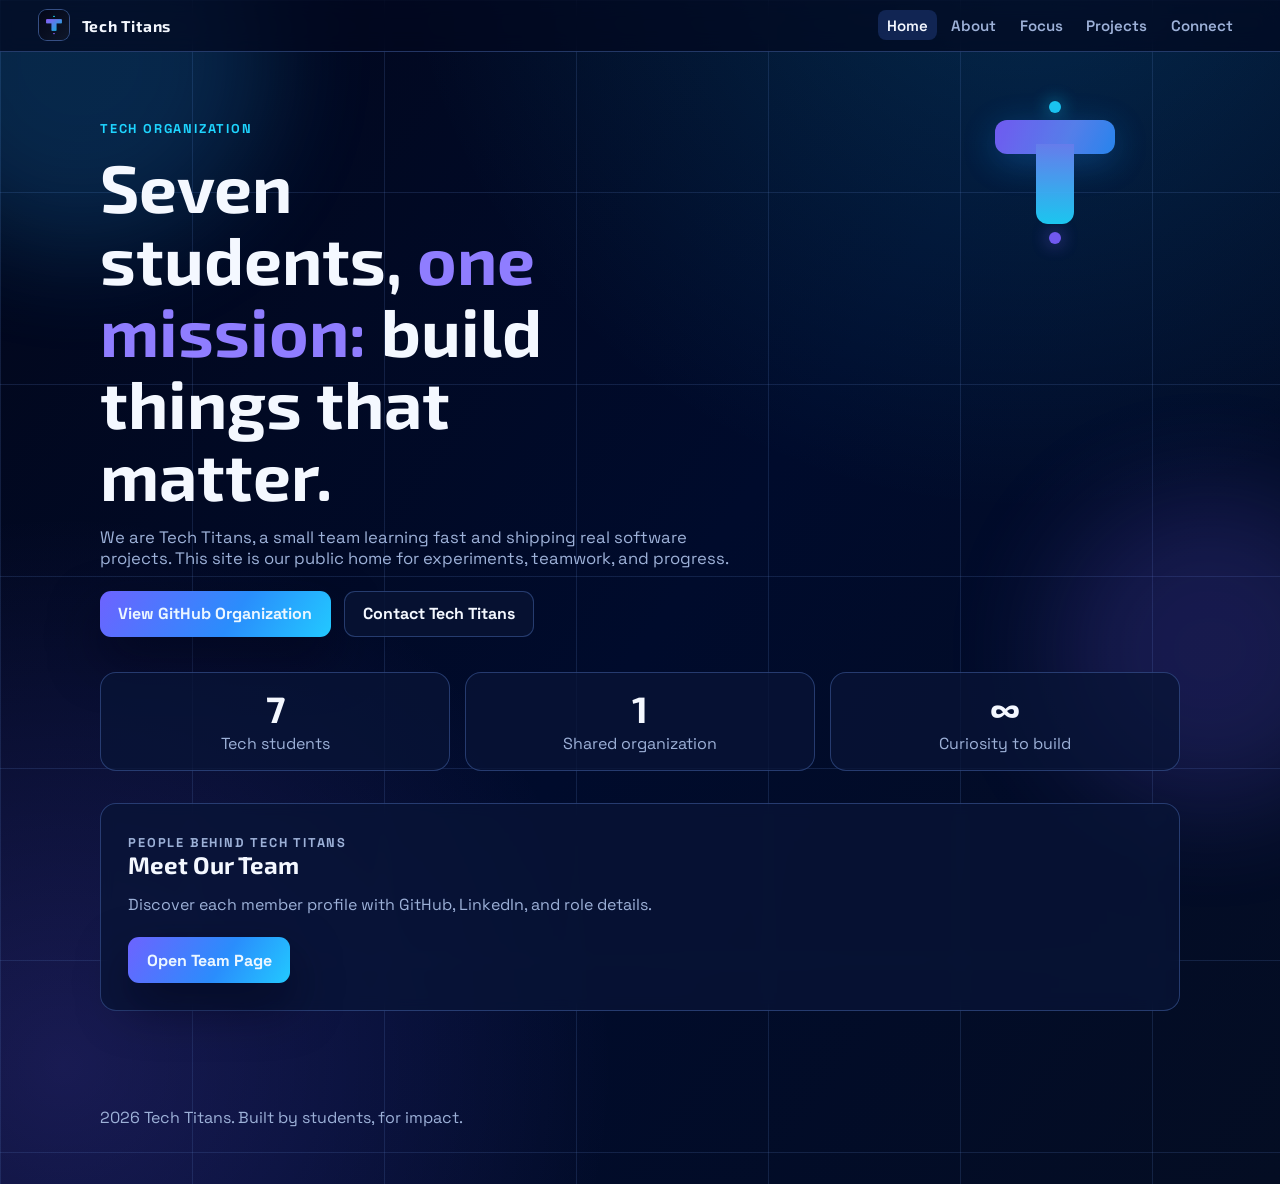
==== index.html @ bd4d2116 "Initial Tech Titans website" ====
<!doctype html>
<html lang="en">
  <head>
    <meta charset="UTF-8" />
    <meta name="viewport" content="width=device-width, initial-scale=1.0" />
    <title>Tech Titans | Student Builders</title>
    <meta
      name="description"
      content="Tech Titans is an 8-student tech team building practical software projects and learning in public."
    />
    <link rel="preconnect" href="https://fonts.googleapis.com" />
    <link rel="preconnect" href="https://fonts.gstatic.com" crossorigin />
    <link
      href="https://fonts.googleapis.com/css2?family=Exo+2:wght@600;700;800&family=Space+Grotesk:wght@400;500;700&display=swap"
      rel="stylesheet"
    />
    <link rel="stylesheet" href="styles.css" />
  </head>
  <body>
    <div class="bg-orb orb-a" aria-hidden="true"></div>
    <div class="bg-orb orb-b" aria-hidden="true"></div>

    <header class="site-header">
      <a class="brand" href="#top" aria-label="Tech Titans home">
        <span class="brand-mark" aria-hidden="true">
          <img class="brand-logo" src="Public/TechTitans.svg" alt="" />
        </span>
        <span class="brand-text">Tech Titans</span>
      </a>

      <button class="menu-toggle" aria-expanded="false" aria-controls="site-nav">
        Menu
      </button>

      <nav id="site-nav" class="site-nav" aria-label="Primary">
        <a class="active" href="index.html">Home</a>
        <a href="about.html">About</a>
        <a href="focus.html">Focus</a>
        <a href="projects.html">Projects</a>
        <a href="connect.html">Connect</a>
      </nav>
    </header>

    <main id="top">
      <section class="hero reveal">
        <div class="hero-logo" aria-hidden="true">
          <span class="logo-dot logo-dot-top"></span>
          <span class="logo-t"></span>
          <span class="logo-dot logo-dot-bottom"></span>
        </div>
        <p class="eyebrow">Tech Organization</p>
        <h1>
          Seven students,
          <span>one mission:</span>
          build things that matter.
        </h1>
        <p class="hero-copy">
          We are Tech Titans, a small team learning fast and shipping real software projects.
          This site is our public home for experiments, teamwork, and progress.
        </p>
        <div class="hero-actions">
          <a class="btn btn-primary" href="https://github.com/Tech-TitansZA" target="_blank" rel="noopener noreferrer">
            View GitHub Organization
          </a>
          <a class="btn btn-ghost" href="connect.html">Contact Tech Titans</a>
        </div>
      </section>

      <section class="stats reveal" aria-label="Team highlights">
        <article>
          <h2>7</h2>
          <p>Tech students</p>
        </article>
        <article>
          <h2>1</h2>
          <p>Shared organization</p>
        </article>
        <article>
          <h2>∞</h2>
          <p>Curiosity to build</p>
        </article>
      </section>

      <section class="panel reveal team-entry" aria-label="Meet our team">
        <p class="eyebrow">People Behind Tech Titans</p>
        <h2>Meet Our Team</h2>
        <p>
          Discover each member profile with GitHub, LinkedIn, and role details.
        </p>
        <a class="btn btn-primary" href="team.html">Open Team Page</a>
      </section>

    </main>

    <footer class="site-footer reveal">
      <p>
        <span id="year"></span> Tech Titans. Built by students, for impact.
      </p>
    </footer>

    <script src="script.js"></script>
  </body>
</html>
---- styles.css ----
:root {
  --bg: #02071b;
  --bg-soft: #061034;
  --ink: #f4f8ff;
  --ink-soft: #9db1d8;
  --panel: rgba(9, 20, 54, 0.76);
  --line: rgba(90, 129, 211, 0.38);
  --cyan: #1ed5ff;
  --blue: #2a8dfc;
  --violet: #7a5fff;
  --shadow: 0 22px 48px rgba(0, 4, 23, 0.55);
}

* {
  box-sizing: border-box;
}

html,
body {
  margin: 0;
  padding: 0;
}

body {
  min-height: 100vh;
  font-family: "Space Grotesk", "Segoe UI", sans-serif;
  color: var(--ink);
  background:
    linear-gradient(rgba(86, 123, 192, 0.2) 1px, transparent 1px),
    linear-gradient(90deg, rgba(86, 123, 192, 0.2) 1px, transparent 1px),
    radial-gradient(circle at 80% -10%, rgba(30, 213, 255, 0.16), transparent 38%),
    radial-gradient(circle at 5% 90%, rgba(122, 95, 255, 0.2), transparent 34%),
    linear-gradient(125deg, var(--bg) 0%, #000b2c 52%, #040d23 100%);
  background-size: 192px 192px, 192px 192px, auto, auto, auto;
  overflow-x: hidden;
}

.bg-orb {
  position: fixed;
  border-radius: 999px;
  filter: blur(56px);
  opacity: 0.4;
  z-index: -1;
}

.orb-a {
  width: 380px;
  height: 380px;
  background: rgba(34, 169, 255, 0.5);
  top: -130px;
  left: -110px;
}

.orb-b {
  width: 320px;
  height: 320px;
  background: rgba(122, 95, 255, 0.45);
  right: -90px;
  bottom: 10%;
}

.site-header {
  position: sticky;
  top: 0;
  z-index: 50;
  display: flex;
  align-items: center;
  justify-content: space-between;
  gap: 1rem;
  padding: 0.58rem clamp(1rem, 3vw, 3rem);
  background: rgba(2, 8, 30, 0.7);
  border-bottom: 1px solid var(--line);
  -webkit-backdrop-filter: blur(10px);
  backdrop-filter: blur(10px);
}

.brand {
  display: inline-flex;
  align-items: center;
  gap: 0.7rem;
  text-decoration: none;
  color: inherit;
}

.brand-mark {
  position: relative;
  display: inline-grid;
  place-items: center;
  width: 32px;
  height: 32px;
  border-radius: 9px;
  border: 1px solid rgba(106, 143, 215, 0.5);
  background: rgba(4, 17, 49, 0.9);
  box-shadow: inset 0 0 18px rgba(30, 213, 255, 0.18);
  overflow: hidden;
}

.brand-logo {
  width: 100%;
  height: 100%;
  object-fit: cover;
  display: block;
}

.brand-text {
  font-family: "Exo 2", sans-serif;
  font-size: 0.98rem;
  font-weight: 700;
  letter-spacing: 0.05em;
}

.site-nav {
  display: flex;
  align-items: center;
  gap: 0.35rem;
}

.site-nav a {
  color: var(--ink-soft);
  text-decoration: none;
  font-weight: 600;
  font-size: 0.94rem;
  padding: 0.35rem 0.56rem;
  border-radius: 8px;
  transition: color 180ms ease, background-color 180ms ease;
}

.site-nav a:hover {
  color: var(--ink);
  background: rgba(34, 56, 112, 0.35);
}

.site-nav a.active {
  color: var(--ink);
  background: rgba(43, 74, 153, 0.38);
}

.menu-toggle {
  display: none;
  border: 1px solid var(--line);
  background: rgba(5, 15, 43, 0.85);
  color: var(--ink);
  border-radius: 8px;
  padding: 0.45rem 0.8rem;
}

main {
  width: min(1080px, 100% - 2rem);
  margin: 0 auto;
  padding: clamp(1rem, 4vw, 2.5rem) 0 4rem;
}

.hero {
  position: relative;
  padding: 1.6rem 0 1rem;
}

.hero-logo {
  position: absolute;
  right: clamp(0rem, 5vw, 2.5rem);
  top: 0.6rem;
  width: 170px;
  display: grid;
  justify-items: center;
  gap: 0.4rem;
  opacity: 0.92;
}

.logo-t {
  position: relative;
  display: block;
  width: 120px;
  height: 34px;
  border-radius: 12px;
  background: linear-gradient(115deg, var(--violet) 0%, #5d87f8 60%, var(--blue) 100%);
  box-shadow: 0 8px 36px rgba(28, 147, 255, 0.34);
}

.logo-t::after {
  content: "";
  position: absolute;
  width: 38px;
  height: 80px;
  left: 41px;
  top: 24px;
  border-radius: 0 0 12px 12px;
  background: linear-gradient(180deg, #6f85fa 0%, var(--cyan) 100%);
}

.logo-dot {
  width: 12px;
  height: 12px;
  border-radius: 999px;
}

.logo-dot-top {
  background: var(--cyan);
  box-shadow: 0 0 18px rgba(30, 213, 255, 0.8);
}

.logo-dot-bottom {
  margin-top: 72px;
  background: var(--violet);
  box-shadow: 0 0 18px rgba(122, 95, 255, 0.8);
}

.eyebrow {
  display: inline-block;
  margin: 0;
  font-size: 0.8rem;
  letter-spacing: 0.14em;
  text-transform: uppercase;
  color: var(--cyan);
  font-weight: 700;
}

h1,
h2,
h3 {
  font-family: "Exo 2", sans-serif;
  margin: 0;
  line-height: 1.07;
}

h1 {
  margin-top: 0.8rem;
  font-size: clamp(2.2rem, 6vw, 4.2rem);
  max-width: 12ch;
  overflow-wrap: anywhere;
}

h1 span {
  color: #8f7dff;
}

.hero-copy {
  max-width: 58ch;
  color: var(--ink-soft);
  font-size: 1.04rem;
}

.hero-actions {
  display: flex;
  flex-wrap: wrap;
  gap: 0.8rem;
  margin-top: 1.35rem;
}

.btn {
  display: inline-flex;
  align-items: center;
  justify-content: center;
  min-height: 46px;
  padding: 0.72rem 1.15rem;
  border-radius: 11px;
  font-weight: 700;
  text-decoration: none;
  transition: transform 210ms ease, box-shadow 210ms ease;
}

.btn:hover {
  transform: translateY(-2px);
}

.btn-primary {
  color: #ecf7ff;
  background: linear-gradient(122deg, #6d63ff 0%, #2a8dfc 58%, #22c9ff 100%);
  box-shadow: var(--shadow);
}

.btn-ghost {
  border: 1px solid var(--line);
  color: var(--ink);
  background: rgba(8, 20, 52, 0.84);
}

.stats {
  margin: 1.2rem 0 2rem;
  display: grid;
  grid-template-columns: repeat(3, minmax(0, 1fr));
  gap: 0.9rem;
}

.stats article,
.panel,
.card {
  border: 1px solid var(--line);
  background: var(--panel);
  -webkit-backdrop-filter: blur(7px);
  backdrop-filter: blur(7px);
  border-radius: 16px;
}

.stats article {
  padding: 1rem;
  text-align: center;
}

.stats h2 {
  font-size: clamp(1.6rem, 5vw, 2.3rem);
}

.stats p {
  margin: 0.3rem 0 0;
  color: var(--ink-soft);
}

.panel {
  margin-top: 1rem;
  padding: clamp(1rem, 3vw, 1.7rem);
}

.panel p {
  color: var(--ink-soft);
  max-width: 72ch;
}

.focus-grid {
  margin-top: 1rem;
  display: grid;
  grid-template-columns: repeat(3, minmax(0, 1fr));
  gap: 0.9rem;
}

.card {
  padding: 1rem;
}

.page-grid {
  margin-top: 1rem;
  display: grid;
  grid-template-columns: repeat(2, minmax(0, 1fr));
  gap: 0.9rem;
}

.page-link {
  text-decoration: none;
  color: var(--ink);
  transition: transform 210ms ease, border-color 210ms ease;
}

.page-link:hover {
  transform: translateY(-3px);
  border-color: var(--cyan);
}

.card p {
  color: var(--ink-soft);
}

.project-list {
  margin: 0.8rem 0 0;
  padding-left: 1.2rem;
}

.project-list li {
  margin: 0.75rem 0;
  color: var(--ink-soft);
}

.project-list strong {
  color: #f4f8ff;
}

.connect {
  display: grid;
  grid-template-columns: 2fr 1fr;
  gap: 1rem;
  align-items: start;
}

.connect-links {
  display: grid;
  gap: 0.7rem;
}

.connect-links a {
  display: block;
  padding: 0.9rem;
  border-radius: 10px;
  text-decoration: none;
  background: rgba(8, 21, 53, 0.86);
  border: 1px solid var(--line);
  color: var(--ink);
  font-weight: 600;
}

.connect-links a:hover {
  border-color: var(--cyan);
}

.content-page {
  width: min(1080px, 100% - 2rem);
  margin: 0 auto;
  padding: clamp(1rem, 4vw, 2.5rem) 0 3rem;
}

.team-entry {
  text-align: left;
}

.team-entry .btn {
  margin-top: 0.4rem;
}

.team-grid {
  margin-top: 1rem;
  display: grid;
  grid-template-columns: repeat(2, minmax(0, 1fr));
  gap: 1rem;
}

.team-card {
  position: relative;
  padding: 1.4rem 1rem 1rem;
  border: 1px solid rgba(110, 137, 198, 0.44);
  background: rgba(15, 30, 73, 0.42);
  -webkit-backdrop-filter: blur(12px);
  backdrop-filter: blur(12px);
  transform: translateY(0);
  transition: transform 300ms ease, box-shadow 300ms ease, border-color 300ms ease;
  box-shadow: 0 10px 28px rgba(1, 8, 28, 0.3);
}

.team-card::before {
  content: "";
  position: absolute;
  inset: 0;
  border-radius: inherit;
  background: linear-gradient(140deg, rgba(126, 107, 255, 0.12), rgba(29, 207, 255, 0.04));
  pointer-events: none;
}

.team-card:hover {
  transform: translateY(-8px);
  border-color: rgba(86, 214, 255, 0.8);
  box-shadow: 0 26px 44px rgba(122, 95, 255, 0.18), 0 14px 28px rgba(30, 213, 255, 0.2);
}

.team-card h3 {
  margin: 0.75rem 0 0;
  text-align: center;
  letter-spacing: 0.02em;
}

.member-role {
  margin: 0.3rem 0 0;
  text-align: center;
  color: #50d9ff;
  font-size: 0.86rem;
  font-weight: 600;
}

.member-links {
  margin-top: 0.95rem;
  display: flex;
  justify-content: center;
  gap: 0.5rem;
}

.member-photo {
  width: 104px;
  height: 104px;
  border-radius: 999px;
  display: block;
  margin: 0 auto;
  border: 1px solid rgba(126, 145, 195, 0.55);
  background: rgba(11, 28, 67, 0.82);
  object-fit: cover;
  box-shadow: 0 0 0 4px rgba(5, 16, 48, 0.98), 0 0 0 6px rgba(62, 102, 177, 0.55);
  transition: box-shadow 300ms ease, transform 300ms ease;
}

.team-card:hover .member-photo {
  transform: scale(1.03);
  box-shadow: 0 0 0 4px rgba(5, 16, 48, 0.98), 0 0 0 6px rgba(30, 213, 255, 0.92), 0 0 26px rgba(30, 213, 255, 0.34);
}

.icon-link {
  width: 40px;
  height: 40px;
  display: inline-flex;
  align-items: center;
  justify-content: center;
  text-decoration: none;
  color: var(--ink);
  border: 1px solid var(--line);
  border-radius: 999px;
  background: rgba(11, 28, 67, 0.86);
  transition: color 220ms ease, border-color 220ms ease, transform 220ms ease, box-shadow 220ms ease;
}

.icon-link svg {
  width: 20px;
  height: 20px;
  fill: currentColor;
}

.icon-link:hover {
  border-color: var(--cyan);
  color: #ffffff;
  transform: translateY(-2px);
  box-shadow: 0 8px 18px rgba(9, 21, 58, 0.6);
}

.member-links .icon-link:nth-child(2):hover {
  color: #0a66c2;
}

.site-footer {
  width: min(1080px, 100% - 2rem);
  margin: 0 auto;
  padding: 1rem 0 2.5rem;
  color: var(--ink-soft);
}

.reveal {
  opacity: 0;
  transform: translateY(18px);
  animation: rise-in 720ms cubic-bezier(0.16, 1, 0.3, 1) forwards;
}

.reveal:nth-of-type(2) {
  animation-delay: 110ms;
}

.reveal:nth-of-type(3) {
  animation-delay: 190ms;
}

.reveal:nth-of-type(4) {
  animation-delay: 270ms;
}

.reveal:nth-of-type(5) {
  animation-delay: 350ms;
}

.reveal:nth-of-type(6) {
  animation-delay: 430ms;
}

@keyframes rise-in {
  to {
    opacity: 1;
    transform: translateY(0);
  }
}

@media (max-width: 900px) {
  .hero-logo {
    position: static;
    margin-bottom: 0.8rem;
    width: 100%;
  }

  .focus-grid {
    grid-template-columns: 1fr;
  }

  .connect {
    grid-template-columns: 1fr;
  }

  .page-grid {
    grid-template-columns: 1fr;
  }

  .team-grid {
    grid-template-columns: 1fr;
  }
}

@media (max-width: 700px) {
  body.nav-open {
    overflow: hidden;
  }

  .menu-toggle {
    display: inline-flex;
    z-index: 70;
  }

  .site-nav {
    position: fixed;
    top: 0;
    right: 0;
    width: min(78vw, 280px);
    height: 100dvh;
    padding: 4.8rem 1rem 1rem;
    border-left: 1px solid var(--line);
    border-radius: 0;
    background: rgba(4, 14, 43, 0.98);
    box-shadow: -10px 0 40px rgba(0, 0, 0, 0.45);
    flex-direction: column;
    align-items: flex-start;
    display: flex;
    transform: translateX(110%);
    transition: transform 240ms ease;
  }

  .site-nav a {
    width: 100%;
    font-size: 1rem;
    padding: 0.7rem 0.75rem;
  }

  .site-nav.open {
    transform: translateX(0);
  }

  .stats {
    grid-template-columns: 1fr;
  }
}
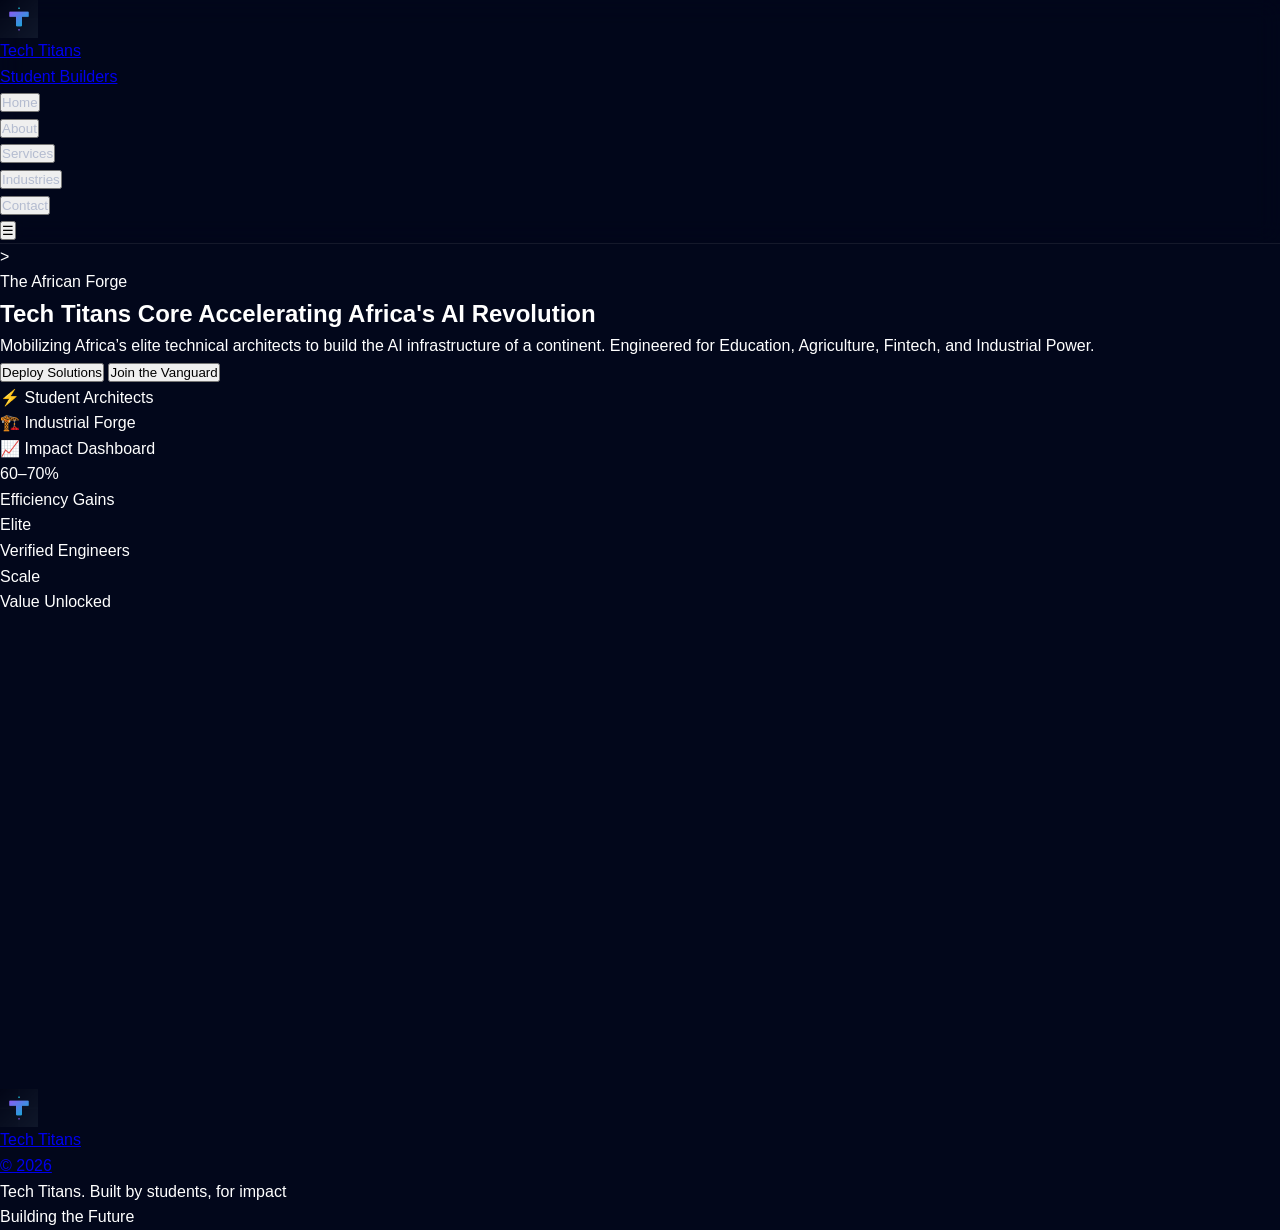
==== commit 2fc51322: "update project structure" ====
--- a/index.html
+++ b/index.html
@@ -1,103 +1,808 @@
-<!doctype html>
-<html lang="en">
-  <head>
-    <meta charset="UTF-8" />
-    <meta name="viewport" content="width=device-width, initial-scale=1.0" />
-    <title>Tech Titans | Student Builders</title>
-    <meta
-      name="description"
-      content="Tech Titans is an 8-student tech team building practical software projects and learning in public."
-    />
-    <link rel="preconnect" href="https://fonts.googleapis.com" />
-    <link rel="preconnect" href="https://fonts.gstatic.com" crossorigin />
-    <link
-      href="https://fonts.googleapis.com/css2?family=Exo+2:wght@600;700;800&family=Space+Grotesk:wght@400;500;700&display=swap"
-      rel="stylesheet"
-    />
-    <link rel="stylesheet" href="styles.css" />
-  </head>
-  <body>
-    <div class="bg-orb orb-a" aria-hidden="true"></div>
-    <div class="bg-orb orb-b" aria-hidden="true"></div>
-
-    <header class="site-header">
-      <a class="brand" href="#top" aria-label="Tech Titans home">
-        <span class="brand-mark" aria-hidden="true">
-          <img class="brand-logo" src="Public/TechTitans.svg" alt="" />
-        </span>
-        <span class="brand-text">Tech Titans</span>
-      </a>
-
-      <button class="menu-toggle" aria-expanded="false" aria-controls="site-nav">
-        Menu
-      </button>
-
-      <nav id="site-nav" class="site-nav" aria-label="Primary">
-        <a class="active" href="index.html">Home</a>
-        <a href="about.html">About</a>
-        <a href="focus.html">Focus</a>
-        <a href="projects.html">Projects</a>
-        <a href="connect.html">Connect</a>
-      </nav>
-    </header>
-
-    <main id="top">
-      <section class="hero reveal">
-        <div class="hero-logo" aria-hidden="true">
-          <span class="logo-dot logo-dot-top"></span>
-          <span class="logo-t"></span>
-          <span class="logo-dot logo-dot-bottom"></span>
-        </div>
-        <p class="eyebrow">Tech Organization</p>
-        <h1>
-          Seven students,
-          <span>one mission:</span>
-          build things that matter.
-        </h1>
-        <p class="hero-copy">
-          We are Tech Titans, a small team learning fast and shipping real software projects.
-          This site is our public home for experiments, teamwork, and progress.
-        </p>
-        <div class="hero-actions">
-          <a class="btn btn-primary" href="https://github.com/Tech-TitansZA" target="_blank" rel="noopener noreferrer">
-            View GitHub Organization
-          </a>
-          <a class="btn btn-ghost" href="connect.html">Contact Tech Titans</a>
-        </div>
-      </section>
-
-      <section class="stats reveal" aria-label="Team highlights">
-        <article>
-          <h2>7</h2>
-          <p>Tech students</p>
-        </article>
-        <article>
-          <h2>1</h2>
-          <p>Shared organization</p>
-        </article>
-        <article>
-          <h2>∞</h2>
-          <p>Curiosity to build</p>
-        </article>
-      </section>
-
-      <section class="panel reveal team-entry" aria-label="Meet our team">
-        <p class="eyebrow">People Behind Tech Titans</p>
-        <h2>Meet Our Team</h2>
-        <p>
-          Discover each member profile with GitHub, LinkedIn, and role details.
-        </p>
-        <a class="btn btn-primary" href="team.html">Open Team Page</a>
-      </section>
-
-    </main>
-
-    <footer class="site-footer reveal">
-      <p>
-        <span id="year"></span> Tech Titans. Built by students, for impact.
-      </p>
-    </footer>
-
-    <script src="script.js"></script>
-  </body>
-</html>
+<!DOCTYPE html>
+<html lang="en">
+<head>
+    <script src="https://cdn.tailwindcss.com"></script>
+    <meta charset="UTF-8">
+    <meta name="viewport" content="width=device-width, initial-scale=1.0">
+    <title>Tech Titans</title>
+    <link rel="stylesheet" href="styles.css">
+    <script>
+  tailwind.config = {
+    theme: {
+      extend: {
+        colors: {
+          primary: '#2563EB'
+        }
+      }
+    }
+  }
+</script>
+
+</head>
+<body>
+    <meta name="viewport" content="width=device-width, initial-scale=1.0, maximum-scale=1.0, user-scalable=no">
+
+    <!-- HEADER / NAV -->
+<header class="site-header fixed top-0 left-0 right-0 z-50 transition-all duration-300" role="banner">
+  <div class="max-w-7xl mx-auto w-full flex items-center justify-between h-24 px-4 sm:px-6 lg:px-8">
+    
+    <div class="flex items-center gap-4">
+      <a href="index.html" class="brand group">
+        <div class="brand-mark">
+          <img src="images/TechT.png" alt="Tech Titans logo" class="brand-logo transition-transform group-hover:scale-110 duration-500">
+          <div class="absolute inset-0 bg-[var(--blue)]/10 blur-xl opacity-0 group-hover:opacity-100 transition-opacity"></div>
+        </div>
+        <div class="hidden sm:block">
+          <div class="brand-text text-[var(--ink)] text-xl font-bold tracking-tight">Tech Titans</div>
+          <div class="text-[10px] text-[var(--cyan)] font-bold tracking-[0.2em] uppercase leading-none mt-1">Student Builders</div>
+        </div>
+      </a>
+    </div>
+
+    <nav class="hidden lg:flex items-center gap-1" role="navigation" aria-label="Primary">
+      <ul class="flex items-center gap-2 list-none m-0 p-0">
+        <li>
+          <button class="nav-btn group relative px-5 py-2.5 text-sm font-semibold text-[var(--ink-soft)] hover:text-[var(--ink)] transition-all rounded-lg" data-target="home">
+            <span class="relative z-10">Home</span>
+            <span class="absolute inset-0 bg-[var(--blue)]/10 rounded-lg opacity-0 group-hover:opacity-100 transition-opacity border border-[var(--line)]"></span>
+          </button>
+        </li>
+        <li>
+          <button class="nav-btn group relative px-5 py-2.5 text-sm font-semibold text-[var(--ink-soft)] hover:text-[var(--ink)] transition-all rounded-lg" data-target="about">
+            <span class="relative z-10">About</span>
+            <span class="absolute inset-0 bg-[var(--blue)]/10 rounded-lg opacity-0 group-hover:opacity-100 transition-opacity border border-[var(--line)]"></span>
+          </button>
+        </li>
+        <li>
+          <button class="nav-btn group relative px-5 py-2.5 text-sm font-semibold text-[var(--ink-soft)] hover:text-[var(--ink)] transition-all rounded-lg" data-target="services">
+            <span class="relative z-10">Services</span>
+            <span class="absolute inset-0 bg-[var(--blue)]/10 rounded-lg opacity-0 group-hover:opacity-100 transition-opacity border border-[var(--line)]"></span>
+          </button>
+        </li>
+        <li>
+          <button class="nav-btn group relative px-5 py-2.5 text-sm font-semibold text-[var(--ink-soft)] hover:text-[var(--ink)] transition-all rounded-lg" data-target="industries">
+            <span class="relative z-10">Industries</span>
+            <span class="absolute inset-0 bg-[var(--blue)]/10 rounded-lg opacity-0 group-hover:opacity-100 transition-opacity border border-[var(--line)]"></span>
+          </button>
+        </li>
+        <li>
+          <button class="nav-btn group relative px-5 py-2.5 text-sm font-semibold text-[var(--ink-soft)] hover:text-[var(--ink)] transition-all rounded-lg" data-target="contact">
+            <span class="relative z-10">Contact</span>
+            <span class="absolute inset-0 bg-[var(--blue)]/10 rounded-lg opacity-0 group-hover:opacity-100 transition-opacity border border-[var(--line)]"></span>
+          </button>
+        </li>
+      </ul>
+    </nav>
+
+    <div class="lg:hidden">
+      <button type="button"
+class="menu-toggle text-[var(--cyan)] hover:bg-[var(--bg-soft)] transition-colors"
+id="hamburger"
+aria-expanded="false"
+aria-controls="mobileMenu"
+aria-label="Open menu">
+        <span class="text-3xl">☰</span>
+      </button>
+    </div>
+  </div>
+
+  <div id="mobileMenu" class="lg:hidden absolute top-full left-0 right-0 bg-[rgba(4,14,43,0.98)] border-t border-[var(--line)] shadow-2xl backdrop-blur-2xl" aria-hidden="true">
+    <ul class="flex flex-col py-6 list-none">
+      <li><button type="button" class="mobile-link w-full text-left px-8 py-4 text-[var(--ink-soft)] hover:text-[var(--cyan)] hover:bg-[rgba(34,56,112,0.35)] font-semibold transition-all border-l-4 border-transparent hover:border-[var(--cyan)]" data-target="home">Home</button></li>
+      <li><button type="button" class="mobile-link w-full text-left px-8 py-4 text-[var(--ink-soft)] hover:text-[var(--cyan)] hover:bg-[rgba(34,56,112,0.35)] font-semibold transition-all border-l-4 border-transparent hover:border-[var(--cyan)]" data-target="about">About</button></li>
+      <li><button type="button" class="mobile-link w-full text-left px-8 py-4 text-[var(--ink-soft)] hover:text-[var(--cyan)] hover:bg-[rgba(34,56,112,0.35)] font-semibold transition-all border-l-4 border-transparent hover:border-[var(--cyan)]" data-target="services">Services</button></li>
+      <li><button type="button" class="mobile-link w-full text-left px-8 py-4 text-[var(--ink-soft)] hover:text-[var(--cyan)] hover:bg-[rgba(34,56,112,0.35)] font-semibold transition-all border-l-4 border-transparent hover:border-[var(--cyan)]" data-target="industries">Industries</button></li>
+      <li><button type="button" class="mobile-link w-full text-left px-8 py-4 text-[var(--ink-soft)] hover:text-[var(--cyan)] hover:bg-[rgba(34,56,112,0.35)] font-semibold transition-all border-l-4 border-transparent hover:border-[var(--cyan)]" data-target="contact">Contact</button></li>
+    </ul>
+  </div>
+</header>>
+
+
+ <section id="home" class="page active min-h-screen relative overflow-hidden flex items-center z-10 bg-[var(--bg)]" aria-labelledby="homeHeading">
+  
+  <div class="absolute inset-0 overflow-hidden">
+    <div class="absolute inset-0 bg-[radial-gradient(circle_at_20%_30%,rgba(0,242,255,0.05),transparent_50%)]"></div>
+    <div class="absolute inset-0 bg-[radial-gradient(circle_at_80%_70%,rgba(0,112,255,0.05),transparent_50%)]"></div>
+    
+    <div class="absolute inset-0 bg-[url('data:image/svg+xml,%3Csvg width=%2260%22 height=%2260%22 viewBox=%220%200%2060%2060%22%20xmlns=%22http://www.w3.org/2000/svg%22%3E%3Cg%20fill=%22none%22%20fill-rule=%22evenodd%22%3E%3Cg%20fill=%22%23ffffff%22%20fill-opacity=%220.03%22%3E%3Cpath%20d=%22M36%2034v-4h-2v4h-4v2h4v4h2v-4h4v-2h-4zm0-30V0h-2v4h-4v2h4v4h2V6h4V4h-4zM6%2034v-4H4v4H0v2h4v4h2v-4h4v-2H6zM6%204V0H4v4H0v2h4v4h2V6h4V4H6z%22/%3E%3C/g%3E%3C/g%3E%3C/svg%3E')] opacity-20"></div>
+    
+    <div class="absolute top-0 left-0 w-full h-[1px] bg-gradient-to-r from-transparent via-[var(--cyan)] to-transparent opacity-20 animate-scan"></div>
+  </div>
+  
+  <div class="relative z-10 w-full max-w-7xl mx-auto px-4 sm:px-6 lg:px-8 py-16 sm:py-20 lg:py-24">
+    <div class="flex flex-col items-center text-center">
+      
+      <div class="inline-flex items-center gap-2 px-4 py-2 bg-[var(--bg-soft)] rounded-full border border-[var(--line)] hover:border-[var(--cyan)] transition-colors animate-slide-up mb-6">
+        <span class="w-2 h-2 bg-[var(--cyan)] rounded-full animate-pulse shadow-[0_0_8px_var(--cyan)]"></span>
+        <span class="text-xs font-bold text-[var(--cyan)] tracking-[0.2em] uppercase">The African Forge</span>
+      </div>
+      
+      <h1 id="homeHeading" class="text-4xl sm:text-5xl md:text-6xl lg:text-8xl font-black leading-tight max-w-5xl animate-slide-up mb-6 tracking-tighter">
+        <span class="block text-white mb-2">Tech Titans Core</span>
+        <span class="block bg-gradient-to-r from-[var(--cyan)] via-[var(--blue)] to-[var(--violet)] bg-clip-text text-transparent bg-[length:200%_auto] animate-gradient">
+          Accelerating Africa's AI Revolution
+        </span>
+      </h1>
+
+      <p class="text-lg sm:text-xl text-[var(--ink-soft)] max-w-3xl leading-relaxed animate-slide-up mb-10">
+        Mobilizing Africa’s elite technical architects to build the AI infrastructure of a continent. 
+        Engineered for <span class="text-white font-semibold">Education</span>, 
+        <span class="text-white font-semibold">Agriculture</span>, 
+        <span class="text-white font-semibold">Fintech</span>, and 
+        <span class="text-white font-semibold">Industrial Power</span>.
+      </p>
+
+      <div class="flex flex-wrap justify-center gap-4 animate-slide-up mb-12">
+        <button class="group relative px-10 py-4 bg-[var(--blue)] text-white font-black rounded-xl overflow-hidden transition-all hover:scale-105 hover:shadow-[0_0_30px_rgba(0,112,255,0.4)]" data-target="contact">
+          <span class="relative z-10">Deploy Solutions</span>
+          <div class="absolute inset-0 bg-gradient-to-r from-transparent via-white/20 to-transparent -translate-x-full group-hover:animate-shimmer"></div>
+        </button>
+        
+        <button class="px-10 py-4 bg-transparent text-white font-black rounded-xl border-2 border-[var(--line)] hover:border-[var(--cyan)] hover:text-[var(--cyan)] transition-all" data-target="contact">
+          Join the Vanguard
+        </button>
+      </div>
+
+      <div class="flex flex-wrap justify-center gap-3 max-w-4xl mx-auto animate-slide-up mb-12">
+        <div class="flex items-center gap-2 px-6 py-3 bg-[var(--panel)] rounded-2xl border border-[var(--line)] hover:border-[var(--cyan)] transition-all shadow-xl">
+          <span class="text-[var(--cyan)]">⚡</span>
+          <span class="text-sm font-bold text-[var(--ink)]">Student Architects</span>
+        </div>
+        <div class="flex items-center gap-2 px-6 py-3 bg-[var(--panel)] rounded-2xl border border-[var(--line)] hover:border-[var(--cyan)] transition-all shadow-xl">
+          <span class="text-[var(--cyan)]">🏗️</span>
+          <span class="text-sm font-bold text-[var(--ink)]">Industrial Forge</span>
+        </div>
+        <div class="flex items-center gap-2 px-6 py-3 bg-[var(--panel)] rounded-2xl border border-[var(--line)] hover:border-[var(--cyan)] transition-all shadow-xl">
+          <span class="text-[var(--cyan)]">📈</span>
+          <span class="text-sm font-bold text-[var(--ink)]">Impact Dashboard</span>
+        </div>
+      </div>
+
+      <div class="grid grid-cols-1 sm:grid-cols-3 gap-6 w-full max-w-4xl animate-slide-up">
+        <div class="p-6 bg-[var(--bg-soft)] rounded-3xl border border-[var(--line)]">
+          <div class="text-3xl font-black text-[var(--cyan)] mb-1">60–70%</div>
+          <div class="text-[10px] text-[var(--ink-soft)] uppercase tracking-widest font-bold">Efficiency Gains</div>
+        </div>
+        <div class="p-6 bg-[var(--bg-soft)] rounded-3xl border border-[var(--line)]">
+          <div class="text-3xl font-black text-[var(--blue)] mb-1">Elite</div>
+          <div class="text-[10px] text-[var(--ink-soft)] uppercase tracking-widest font-bold">Verified Engineers</div>
+        </div>
+        <div class="p-6 bg-[var(--bg-soft)] rounded-3xl border border-[var(--line)]">
+          <div class="text-3xl font-black text-[var(--violet)] mb-1">Scale</div>
+          <div class="text-[10px] text-[var(--ink-soft)] uppercase tracking-widest font-bold">Value Unlocked</div>
+        </div>
+      </div>
+    </div>
+  </div>
+
+  <div class="absolute bottom-6 left-1/2 -translate-x-1/2 animate-bounce">
+    <div class="w-5 h-8 border-2 border-[var(--line)] rounded-full flex justify-center p-1">
+      <div class="w-1 h-1 bg-[var(--cyan)] rounded-full"></div>
+    </div>
+  </div>
+</section>
+
+  <!-- Scroll Indicator -->
+  <div class="absolute bottom-1 left-1/2 transform -translate-x-1/2 animate-bounce">
+    <div class="w-6 h-10 border-2 border-slate-400 rounded-full flex items-start justify-center p-2">
+      <div class="w-1.5 h-1.5 bg-primary rounded-full"></div>
+    </div>
+  </div>
+</section>
+
+
+  <section id="about" class="page py-24 bg-[var(--bg)] relative overflow-hidden" aria-labelledby="aboutHeading">
+  <div class="absolute inset-0 bg-[url('data:image/svg+xml,%3Csvg width=%2260%22 height=%2260%22 viewBox=%220%200%2060%2060%22%20xmlns=%22http://www.w3.org/2000/svg%22%3E%3Cg%20fill=%22none%22%20fill-rule=%22evenodd%22%3E%3Cg%20fill=%22%23000000%22%20fill-opacity=%220.02%22%3E%3Cpath%20d=%22M36%2034v-4h-2v4h-4v2h4v4h2v-4h4v-2h-4z%22/%3E%3C/g%3E%3C/g%3E%3C/svg%3E')] opacity-40"></div>
+  
+  <div class="relative z-10 max-w-7xl mx-auto px-4 sm:px-6 lg:px-8">
+    <div class="text-center mb-16">
+      <h2 id="aboutHeading" class="text-5xl lg:text-6xl font-black text-[var(--ink)] mb-6 tracking-tighter">
+        <span class="bg-gradient-to-r from-[var(--cyan)] to-[var(--blue)] bg-clip-text text-transparent">About Tech Titans</span>
+      </h2>
+      <div class="h-1 w-24 bg-gradient-to-r from-[var(--cyan)] to-[var(--blue)] mx-auto rounded-full"></div>
+    </div>
+
+    <div class="grid lg:grid-cols-12 gap-12 items-start">
+      
+      <div class="lg:col-span-8 xl:col-span-9 space-y-16">
+        
+        <article class="bg-[var(--panel)] p-10 rounded-[2.5rem] border border-[var(--line)] shadow-2xl relative overflow-hidden">
+          <div class="relative z-10 space-y-8">
+            <p class="text-2xl text-[var(--ink-soft)] leading-relaxed font-medium">
+              Africa's greatest asset is its <span class="text-[var(--cyan)] font-black">young, growing population</span>. Our purpose is to convert this potential into progress.
+            </p>
+            
+            <div class="grid md:grid-cols-2 gap-6">
+              <div class="group p-6 bg-[var(--bg-soft)] rounded-2xl border border-[var(--line)] hover:border-[var(--cyan)] transition-all transform hover:-translate-y-1">
+                <div class="text-3xl mb-4">🏗️</div>
+                <h4 class="font-bold text-[var(--ink)] mb-2 text-lg">Industrial Solutions Hub</h4>
+                <p class="text-sm text-[var(--ink-soft)] leading-relaxed">Catalog of AI blueprints matched to teams; we manage initiation to payment and delivery.</p>
+              </div>
+              <div class="group p-6 bg-[var(--bg-soft)] rounded-2xl border border-[var(--line)] hover:border-[var(--blue)] transition-all transform hover:-translate-y-1">
+                <div class="text-3xl mb-4">📈</div>
+                <h4 class="font-bold text-[var(--ink)] mb-2 text-lg">Capital & Impact Dashboard</h4>
+                <p class="text-sm text-[var(--ink-soft)] leading-relaxed">Live KPIs: developer earnings, partner efficiency gains, and ecosystem health.</p>
+              </div>
+            </div>
+          </div>
+        </article>
+
+        <div class="pt-8">
+          <div class="mb-12 border-l-4 border-[var(--cyan)] pl-6">
+            <p class="text-[var(--cyan)] font-black uppercase tracking-[0.4em] mb-2 text-sm">Unit: Strategic Engineering</p>
+            <h3 class="text-5xl font-black text-white tracking-tighter">The Titans.</h3>
+          </div>
+
+          <div class="grid grid-cols-2 md:grid-cols-3 lg:grid-cols-4 gap-6">
+
+            <article class="group relative bg-[var(--panel)] border border-[var(--line)] rounded-2xl overflow-hidden hover:border-[var(--cyan)] transition-all duration-300 shadow-lg">
+              <div class="w-full aspect-square overflow-hidden border-b border-[var(--line)]">
+                <img class="w-full h-full object-cover transition-transform duration-500 group-hover:scale-110" src="images/Nkosinathi Ngwenya.jpeg" alt="Nkosinathi Ngwenya">
+              </div>
+              <div class="p-3 bg-[var(--panel)]">
+                <h3 class="text-[14px] font-black text-white truncate">Nkosinathi Ngwenya</h3>
+                <p class="text-[var(--cyan)] font-mono text-[10px] uppercase tracking-tighter mb-2">Full Stack Engineer</p>
+                <div class="flex gap-3 border-t border-[var(--line)] pt-2 mt-1">
+                  <a href="https://github.com/NuttyHack" target="_blank" class="text-[var(--ink-soft)] hover:text-white transition-colors"><svg class="w-3.5 h-3.5 fill-current" viewBox="0 0 24 24"><path d="M12 2a10 10 0 0 0-3.16 19.49c.5.09.68-.22.68-.48v-1.73c-2.78.6-3.37-1.34-3.37-1.34-.46-1.16-1.11-1.47-1.11-1.47-.91-.62.07-.61.07-.61 1 .07 1.54 1.04 1.54 1.04.9 1.53 2.35 1.09 2.92.83.09-.65.35-1.09.63-1.34-2.22-.25-4.55-1.1-4.55-4.93 0-1.09.39-1.98 1.03-2.67-.1-.25-.45-1.26.1-2.63 0 0 .84-.27 2.75 1.02A9.6 9.6 0 0 1 12 6.84c.85 0 1.72.11 2.52.33 1.91-1.29 2.75-1.02 2.75-1.02.55 1.37.2 2.38.1 2.63.64.69 1.03 1.58 1.03 2.67 0 3.84-2.33 4.67-4.56 4.92.36.31.68.92.68 1.86v2.76c0 .27.18.58.69.48A10 10 0 0 0 12 2Z"/></svg></a>
+                  <a href="https://www.linkedin.com/in/nkosinathi-ngwenya-955423354/" target="_blank" class="text-[var(--ink-soft)] hover:text-[var(--blue)] transition-colors"><svg class="w-3.5 h-3.5 fill-current" viewBox="0 0 24 24"><path d="M19 3a2 2 0 0 1 2 2v14a2 2 0 0 1-2 2H5a2 2 0 0 1-2-2V5a2 2 0 0 1 2-2h14m-.5 15.5v-5.3a3.26 3.26 0 0 0-3.26-3.26c-.85 0-1.84.52-2.32 1.3v-1.11h-2.79v8.37h2.79v-4.93c0-.77.62-1.4 1.39-1.4a1.4 1.4 0 0 1 1.4 1.4v4.93h2.79M6.88 8.56a1.68 1.68 0 0 0 1.68-1.68c0-.93-.75-1.69-1.68-1.69a1.69 1.69 0 0 0-1.69 1.69c0 .93.76 1.68 1.69 1.68m1.39 9.94v-8.37H5.5v8.37h2.77z"/></svg></a>
+                </div>
+              </div>
+            </article>
+
+            <article class="group relative bg-[var(--panel)] border border-[var(--line)] rounded-2xl overflow-hidden hover:border-[var(--cyan)] transition-all duration-300 shadow-lg">
+              <div class="w-full aspect-square overflow-hidden border-b border-[var(--line)]">
+                <img class="w-full h-full object-cover transition-transform duration-500 group-hover:scale-110" src="images/Lesego Mageza.jpeg" alt="Lesego Mageza">
+              </div>
+              <div class="p-3 bg-[var(--panel)]">
+                <h3 class="text-[14px] font-black text-white truncate">Lesego Mageza</h3>
+                <p class="text-[var(--cyan)] font-mono text-[10px] uppercase tracking-tighter mb-2">Cybersecurity</p>
+                <div class="flex gap-3 border-t border-[var(--line)] pt-2 mt-1">
+                  <a href="https://github.com/orgs/Tech-TitansZA/people/lesego432" target="_blank" class="text-[var(--ink-soft)] hover:text-white transition-colors"><svg class="w-3.5 h-3.5 fill-current" viewBox="0 0 24 24"><path d="M12 2a10 10 0 0 0-3.16 19.49c.5.09.68-.22.68-.48v-1.73c-2.78.6-3.37-1.34-3.37-1.34-.46-1.16-1.11-1.47-1.11-1.47-.91-.62.07-.61.07-.61 1 .07 1.54 1.04 1.54 1.04.9 1.53 2.35 1.09 2.92.83.09-.65.35-1.09.63-1.34-2.22-.25-4.55-1.1-4.55-4.93 0-1.09.39-1.98 1.03-2.67-.1-.25-.45-1.26.1-2.63 0 0 .84-.27 2.75 1.02A9.6 9.6 0 0 1 12 6.84c.85 0 1.72.11 2.52.33 1.91-1.29 2.75-1.02 2.75-1.02.55 1.37.2 2.38.1 2.63.64.69 1.03 1.58 1.03 2.67 0 3.84-2.33 4.67-4.56 4.92.36.31.68.92.68 1.86v2.76c0 .27.18.58.69.48A10 10 0 0 0 12 2Z"/></svg></a>
+                  <a href="https://www.linkedin.com/in/lesego-mageza-ba8738360/" target="_blank" class="text-[var(--ink-soft)] hover:text-[var(--blue)] transition-colors"><svg class="w-3.5 h-3.5 fill-current" viewBox="0 0 24 24"><path d="M19 3a2 2 0 0 1 2 2v14a2 2 0 0 1-2 2H5a2 2 0 0 1-2-2V5a2 2 0 0 1 2-2h14m-.5 15.5v-5.3a3.26 3.26 0 0 0-3.26-3.26c-.85 0-1.84.52-2.32 1.3v-1.11h-2.79v8.37h2.79v-4.93c0-.77.62-1.4 1.39-1.4a1.4 1.4 0 0 1 1.4 1.4v4.93h2.79M6.88 8.56a1.68 1.68 0 0 0 1.68-1.68c0-.93-.75-1.69-1.68-1.69a1.69 1.69 0 0 0-1.69 1.69c0 .93.76 1.68 1.69 1.68m1.39 9.94v-8.37H5.5v8.37h2.77z"/></svg></a>
+                </div>
+              </div>
+            </article>
+
+            <article class="group relative bg-[var(--panel)] border border-[var(--line)] rounded-2xl overflow-hidden hover:border-[var(--cyan)] transition-all duration-300 shadow-lg">
+              <div class="w-full aspect-square overflow-hidden border-b border-[var(--line)]">
+                <img class="w-full h-full object-cover transition-transform duration-500 group-hover:scale-110" src="images/Ghost.jpeg" alt="Lwandiso George">
+              </div>
+              <div class="p-3 bg-[var(--panel)]">
+                <h3 class="text-[14px] font-black text-white truncate">Lwandiso George</h3>
+                <p class="text-[var(--cyan)] font-mono text-[10px] uppercase tracking-tighter mb-2">Security Architect</p>
+                <div class="flex gap-3 border-t border-[var(--line)] pt-2 mt-1">
+                  <a href="https://github.com/Lwandiso1234" target="_blank" class="text-[var(--ink-soft)] hover:text-white transition-colors"><svg class="w-3.5 h-3.5 fill-current" viewBox="0 0 24 24"><path d="M12 2a10 10 0 0 0-3.16 19.49c.5.09.68-.22.68-.48v-1.73c-2.78.6-3.37-1.34-3.37-1.34-.46-1.16-1.11-1.47-1.11-1.47-.91-.62.07-.61.07-.61 1 .07 1.54 1.04 1.54 1.04.9 1.53 2.35 1.09 2.92.83.09-.65.35-1.09.63-1.34-2.22-.25-4.55-1.1-4.55-4.93 0-1.09.39-1.98 1.03-2.67-.1-.25-.45-1.26.1-2.63 0 0 .84-.27 2.75 1.02A9.6 9.6 0 0 1 12 6.84c.85 0 1.72.11 2.52.33 1.91-1.29 2.75-1.02 2.75-1.02.55 1.37.2 2.38.1 2.63.64.69 1.03 1.58 1.03 2.67 0 3.84-2.33 4.67-4.56 4.92.36.31.68.92.68 1.86v2.76c0 .27.18.58.69.48A10 10 0 0 0 12 2Z"/></svg></a>
+                  <a href="https://www.linkedin.com/in/lwandiso-george-183958375/" target="_blank" class="text-[var(--ink-soft)] hover:text-[var(--blue)] transition-colors"><svg class="w-3.5 h-3.5 fill-current" viewBox="0 0 24 24"><path d="M19 3a2 2 0 0 1 2 2v14a2 2 0 0 1-2 2H5a2 2 0 0 1-2-2V5a2 2 0 0 1 2-2h14m-.5 15.5v-5.3a3.26 3.26 0 0 0-3.26-3.26c-.85 0-1.84.52-2.32 1.3v-1.11h-2.79v8.37h2.79v-4.93c0-.77.62-1.4 1.39-1.4a1.4 1.4 0 0 1 1.4 1.4v4.93h2.79M6.88 8.56a1.68 1.68 0 0 0 1.68-1.68c0-.93-.75-1.69-1.68-1.69a1.69 1.69 0 0 0-1.69 1.69c0 .93.76 1.68 1.69 1.68m1.39 9.94v-8.37H5.5v8.37h2.77z"/></svg></a>
+                </div>
+              </div>
+            </article>
+
+            <article class="group relative bg-[var(--panel)] border border-[var(--line)] rounded-2xl overflow-hidden hover:border-[var(--cyan)] transition-all duration-300 shadow-lg">
+              <div class="w-full aspect-square overflow-hidden border-b border-[var(--line)]">
+                <img class="w-full h-full object-cover transition-transform duration-500 group-hover:scale-110" src="images/Jacky Mpoka.jpeg" alt="Jacky Mpoka">
+              </div>
+              <div class="p-3 bg-[var(--panel)]">
+                <h3 class="text-[14px] font-black text-white truncate">Jacky Mpoka</h3>
+                <p class="text-[var(--cyan)] font-mono text-[10px] uppercase tracking-tighter mb-2">Software Engineering</p>
+                <div class="flex gap-3 border-t border-[var(--line)] pt-2 mt-1">
+                  <a href="https://github.com/orgs/Tech-TitansZA/people/jackyphuti" target="_blank" class="text-[var(--ink-soft)] hover:text-white transition-colors"><svg class="w-3.5 h-3.5 fill-current" viewBox="0 0 24 24"><path d="M12 2a10 10 0 0 0-3.16 19.49c.5.09.68-.22.68-.48v-1.73c-2.78.6-3.37-1.34-3.37-1.34-.46-1.16-1.11-1.47-1.11-1.47-.91-.62.07-.61.07-.61 1 .07 1.54 1.04 1.54 1.04.9 1.53 2.35 1.09 2.92.83.09-.65.35-1.09.63-1.34-2.22-.25-4.55-1.1-4.55-4.93 0-1.09.39-1.98 1.03-2.67-.1-.25-.45-1.26.1-2.63 0 0 .84-.27 2.75 1.02A9.6 9.6 0 0 1 12 6.84c.85 0 1.72.11 2.52.33 1.91-1.29 2.75-1.02 2.75-1.02.55 1.37.2 2.38.1 2.63.64.69 1.03 1.58 1.03 2.67 0 3.84-2.33 4.67-4.56 4.92.36.31.68.92.68 1.86v2.76c0 .27.18.58.69.48A10 10 0 0 0 12 2Z"/></svg></a>
+                  <a href="https://www.linkedin.com/in/jacky-mpoka-860423354/" target="_blank" class="text-[var(--ink-soft)] hover:text-[var(--blue)] transition-colors"><svg class="w-3.5 h-3.5 fill-current" viewBox="0 0 24 24"><path d="M19 3a2 2 0 0 1 2 2v14a2 2 0 0 1-2 2H5a2 2 0 0 1-2-2V5a2 2 0 0 1 2-2h14m-.5 15.5v-5.3a3.26 3.26 0 0 0-3.26-3.26c-.85 0-1.84.52-2.32 1.3v-1.11h-2.79v8.37h2.79v-4.93c0-.77.62-1.4 1.39-1.4a1.4 1.4 0 0 1 1.4 1.4v4.93h2.79M6.88 8.56a1.68 1.68 0 0 0 1.68-1.68c0-.93-.75-1.69-1.68-1.69a1.69 1.69 0 0 0-1.69 1.69c0 .93.76 1.68 1.69 1.68m1.39 9.94v-8.37H5.5v8.37h2.77z"/></svg></a>
+                </div>
+              </div>
+            </article>
+
+            <article class="group relative bg-[var(--panel)] border border-[var(--line)] rounded-2xl overflow-hidden hover:border-[var(--cyan)] transition-all duration-300 shadow-lg">
+              <div class="w-full aspect-square overflow-hidden border-b border-[var(--line)]">
+                <img class="w-full h-full object-cover transition-transform duration-500 group-hover:scale-110" src="images/zila.jpg" alt="Sello Aphane">
+              </div>
+              <div class="p-3 bg-[var(--panel)]">
+                <h3 class="text-[14px] font-black text-white truncate">Sello Aphane</h3>
+                <p class="text-[var(--cyan)] font-mono text-[10px] uppercase tracking-tighter mb-2">Data Science</p>
+                <div class="flex gap-3 border-t border-[var(--line)] pt-2 mt-1">
+                  <a href="https://github.com/orgs/Tech-TitansZA/people/SelloAphanee" target="_blank" class="text-[var(--ink-soft)] hover:text-white transition-colors"><svg class="w-3.5 h-3.5 fill-current" viewBox="0 0 24 24"><path d="M12 2a10 10 0 0 0-3.16 19.49c.5.09.68-.22.68-.48v-1.73c-2.78.6-3.37-1.34-3.37-1.34-.46-1.16-1.11-1.47-1.11-1.47-.91-.62.07-.61.07-.61 1 .07 1.54 1.04 1.54 1.04.9 1.53 2.35 1.09 2.92.83.09-.65.35-1.09.63-1.34-2.22-.25-4.55-1.1-4.55-4.93 0-1.09.39-1.98 1.03-2.67-.1-.25-.45-1.26.1-2.63 0 0 .84-.27 2.75 1.02A9.6 9.6 0 0 1 12 6.84c.85 0 1.72.11 2.52.33 1.91-1.29 2.75-1.02 2.75-1.02.55 1.37.2 2.38.1 2.63.64.69 1.03 1.58 1.03 2.67 0 3.84-2.33 4.67-4.56 4.92.36.31.68.92.68 1.86v2.76c0 .27.18.58.69.48A10 10 0 0 0 12 2Z"/></svg></a>
+                  <a href="https://www.linkedin.com/in/sello-aphane-664423354/" target="_blank" class="text-[var(--ink-soft)] hover:text-[var(--blue)] transition-colors"><svg class="w-3.5 h-3.5 fill-current" viewBox="0 0 24 24"><path d="M19 3a2 2 0 0 1 2 2v14a2 2 0 0 1-2 2H5a2 2 0 0 1-2-2V5a2 2 0 0 1 2-2h14m-.5 15.5v-5.3a3.26 3.26 0 0 0-3.26-3.26c-.85 0-1.84.52-2.32 1.3v-1.11h-2.79v8.37h2.79v-4.93c0-.77.62-1.4 1.39-1.4a1.4 1.4 0 0 1 1.4 1.4v4.93h2.79M6.88 8.56a1.68 1.68 0 0 0 1.68-1.68c0-.93-.75-1.69-1.68-1.69a1.69 1.69 0 0 0-1.69 1.69c0 .93.76 1.68 1.69 1.68m1.39 9.94v-8.37H5.5v8.37h2.77z"/></svg></a>
+                </div>
+              </div>
+            </article>
+
+            <article class="group relative bg-[var(--panel)] border border-[var(--line)] rounded-2xl overflow-hidden hover:border-[var(--cyan)] transition-all duration-300 shadow-lg">
+              <div class="w-full aspect-square overflow-hidden border-b border-[var(--line)]">
+                <img class="w-full h-full object-cover transition-transform duration-500 group-hover:scale-110" src="images/sairo.jpg" alt="Sello Aphane">
+              </div>
+              <div class="p-3 bg-[var(--panel)]">
+                <h3 class="text-[14px] font-black text-white truncate">Savuzwa Mpayipheli</h3>
+                <p class="text-[var(--cyan)] font-mono text-[10px] uppercase tracking-tighter mb-2">Data Analytics</p>
+                <div class="flex gap-3 border-t border-[var(--line)] pt-2 mt-1">
+                  <a href="#" class="text-[var(--ink-soft)] hover:text-white transition-colors"><svg class="w-3.5 h-3.5 fill-current" viewBox="0 0 24 24"><path d="M12 2a10 10 0 0 0-3.16 19.49c.5.09.68-.22.68-.48v-1.73c-2.78.6-3.37-1.34-3.37-1.34-.46-1.16-1.11-1.47-1.11-1.47-.91-.62.07-.61.07-.61 1 .07 1.54 1.04 1.54 1.04.9 1.53 2.35 1.09 2.92.83.09-.65.35-1.09.63-1.34-2.22-.25-4.55-1.1-4.55-4.93 0-1.09.39-1.98 1.03-2.67-.1-.25-.45-1.26.1-2.63 0 0 .84-.27 2.75 1.02A9.6 9.6 0 0 1 12 6.84c.85 0 1.72.11 2.52.33 1.91-1.29 2.75-1.02 2.75-1.02.55 1.37.2 2.38.1 2.63.64.69 1.03 1.58 1.03 2.67 0 3.84-2.33 4.67-4.56 4.92.36.31.68.92.68 1.86v2.76c0 .27.18.58.69.48A10 10 0 0 0 12 2Z"/></svg></a>
+                  <a href="https://www.linkedin.com/in/savuzwa-shiburi-839523354/" target="_blank" class="text-[var(--ink-soft)] hover:text-[var(--blue)] transition-colors"><svg class="w-3.5 h-3.5 fill-current" viewBox="0 0 24 24"><path d="M19 3a2 2 0 0 1 2 2v14a2 2 0 0 1-2 2H5a2 2 0 0 1-2-2V5a2 2 0 0 1 2-2h14m-.5 15.5v-5.3a3.26 3.26 0 0 0-3.26-3.26c-.85 0-1.84.52-2.32 1.3v-1.11h-2.79v8.37h2.79v-4.93c0-.77.62-1.4 1.39-1.4a1.4 1.4 0 0 1 1.4 1.4v4.93h2.79M6.88 8.56a1.68 1.68 0 0 0 1.68-1.68c0-.93-.75-1.69-1.68-1.69a1.69 1.69 0 0 0-1.69 1.69c0 .93.76 1.68 1.69 1.68m1.39 9.94v-8.37H5.5v8.37h2.77z"/></svg></a>
+                </div>
+              </div>
+            </article>
+
+            <article class="group relative bg-[var(--panel)] border border-[var(--line)] rounded-2xl overflow-hidden hover:border-[var(--cyan)] transition-all duration-300 shadow-lg">
+              <div class="w-full aspect-square overflow-hidden border-b border-[var(--line)]">
+                <img class="w-full h-full object-cover transition-transform duration-500 group-hover:scale-110" src="images/tebello.jpg" alt="Sello Aphane">
+              </div>
+              <div class="p-3 bg-[var(--panel)]">
+                <h3 class="text-[14px] font-black text-white truncate">Tebello</h3>
+                <p class="text-[var(--cyan)] font-mono text-[10px] uppercase tracking-tighter mb-2">Data Science</p>
+                <div class="flex gap-3 border-t border-[var(--line)] pt-2 mt-1">
+                  <a href="#" class="text-[var(--ink-soft)] hover:text-white transition-colors"><svg class="w-3.5 h-3.5 fill-current" viewBox="0 0 24 24"><path d="M12 2a10 10 0 0 0-3.16 19.49c.5.09.68-.22.68-.48v-1.73c-2.78.6-3.37-1.34-3.37-1.34-.46-1.16-1.11-1.47-1.11-1.47-.91-.62.07-.61.07-.61 1 .07 1.54 1.04 1.54 1.04.9 1.53 2.35 1.09 2.92.83.09-.65.35-1.09.63-1.34-2.22-.25-4.55-1.1-4.55-4.93 0-1.09.39-1.98 1.03-2.67-.1-.25-.45-1.26.1-2.63 0 0 .84-.27 2.75 1.02A9.6 9.6 0 0 1 12 6.84c.85 0 1.72.11 2.52.33 1.91-1.29 2.75-1.02 2.75-1.02.55 1.37.2 2.38.1 2.63.64.69 1.03 1.58 1.03 2.67 0 3.84-2.33 4.67-4.56 4.92.36.31.68.92.68 1.86v2.76c0 .27.18.58.69.48A10 10 0 0 0 12 2Z"/></svg></a>
+                  <a href="https://www.linkedin.com/in/tebello-nkotwane-280424354/" target="_blank" class="text-[var(--ink-soft)] hover:text-[var(--blue)] transition-colors"><svg class="w-3.5 h-3.5 fill-current" viewBox="0 0 24 24"><path d="M19 3a2 2 0 0 1 2 2v14a2 2 0 0 1-2 2H5a2 2 0 0 1-2-2V5a2 2 0 0 1 2-2h14m-.5 15.5v-5.3a3.26 3.26 0 0 0-3.26-3.26c-.85 0-1.84.52-2.32 1.3v-1.11h-2.79v8.37h2.79v-4.93c0-.77.62-1.4 1.39-1.4a1.4 1.4 0 0 1 1.4 1.4v4.93h2.79M6.88 8.56a1.68 1.68 0 0 0 1.68-1.68c0-.93-.75-1.69-1.68-1.69a1.69 1.69 0 0 0-1.69 1.69c0 .93.76 1.68 1.69 1.68m1.39 9.94v-8.37H5.5v8.37h2.77z"/></svg></a>
+                </div>
+              </div>
+            </article>
+
+          </div> </div> </div> <aside class="lg:col-span-4 xl:col-span-3 sticky top-24">
+        <article class="bg-[var(--panel)] p-8 rounded-[2.5rem] border border-[var(--line)] shadow-2xl backdrop-blur-md">
+          <h4 class="text-xl font-black text-white mb-6 pb-4 border-b border-[var(--line)] flex items-center gap-3">
+            <span>📸</span> Snapshot
+          </h4>
+          
+          <div class="space-y-4">
+            <div class="p-5 bg-[var(--bg-soft)] rounded-2xl border border-[var(--line)] hover:border-[var(--cyan)] transition-all group">
+              <strong class="block text-[var(--cyan)] font-bold text-xs uppercase tracking-widest mb-2">Registered Entity</strong>
+              <span class="text-white text-sm font-medium">Tech Titans (Pty) Ltd</span>
+            </div>
+            
+            <div class="p-5 bg-[var(--bg-soft)] rounded-2xl border border-[var(--line)] hover:border-[var(--cyan)] transition-all group">
+              <strong class="block text-[var(--cyan)] font-bold text-xs uppercase tracking-widest mb-2">Sector Focus</strong>
+              <span class="text-white text-sm font-medium">Fintech, AgTech, Health, EduTech</span>
+            </div>
+            
+            <div class="p-5 bg-[var(--bg-soft)] rounded-2xl border border-[var(--line)] hover:border-[var(--cyan)] transition-all group">
+              <strong class="block text-[var(--cyan)] font-bold text-xs uppercase tracking-widest mb-2">Current Stage</strong>
+              <span class="text-white text-sm font-medium">Platform Architecture / v1 Dev</span>
+            </div>
+          </div>
+        </article>
+      </aside>
+
+    </div> </div> </section>
+
+    <section id="services" class="page py-24 bg-[var(--bg)] relative overflow-hidden" aria-labelledby="servicesHeading">
+  <div class="absolute inset-0 bg-[url('data:image/svg+xml,%3Csvg width="60" height="60" viewBox="0 0 60 60" xmlns="http://www.w3.org/2000/svg"%3E%3Cg fill="none" fill-rule="evenodd"%3E%3Cg fill="%23ffffff" fill-opacity="0.03"%3E%3Cpath d="M36 34v-4h-2v4h-4v2h4v4h2v-4h4v-2h-4z"/%3E%3C/g%3E%3C/g%3E%3C/svg%3E')] opacity-40"></div>
+  
+  <div class="relative z-10 max-w-7xl mx-auto px-4 sm:px-6 lg:px-8">
+    <div class="text-center mb-16">
+      <h2 id="servicesHeading" class="text-5xl lg:text-6xl font-black text-[var(--ink)] mb-6">
+        <span class="bg-gradient-to-r from-[var(--cyan)] via-[var(--blue)] to-[var(--violet)] bg-clip-text text-transparent bg-[length:200%_auto] animate-gradient">
+          Services
+        </span>
+      </h2>
+      <p class="text-xl text-[var(--ink-soft)] max-w-3xl mx-auto mb-4">End-to-end AI product delivery, consulting, and analytics that turn data into results.</p>
+      <div class="h-1 w-24 bg-gradient-to-r from-[var(--cyan)] to-[var(--violet)] mx-auto rounded-full"></div>
+    </div>
+
+    <div class="grid md:grid-cols-2 lg:grid-cols-3 gap-6" id="servicesGrid">
+      <div class="card service-card group relative bg-[var(--panel)] backdrop-blur-md rounded-3xl border border-[var(--line)] overflow-hidden hover:border-[var(--cyan)] transition-all transform hover:-translate-y-3 hover:scale-105 shadow-lg" tabindex="0">
+        <div class="relative overflow-hidden">
+          <img class="service-img w-full h-56 object-cover transform group-hover:scale-110 transition-transform duration-500 opacity-90" src="images/Custom Software & AI Development.png" alt="Custom Software & AI Development">
+        </div>
+        <div class="card-head p-6">
+          <div class="card-title text-2xl font-bold text-[var(--ink)] mb-4">Custom Software & AI Development</div>
+          <button class="toggle-open text-[var(--cyan)] font-semibold hover:text-[var(--blue)] transition-colors flex items-center gap-2 group" aria-expanded="false">
+            <span>Details</span>
+            <span class="transform group-hover:translate-x-1 transition-transform">→</span>
+          </button>
+        </div>
+        <div class="card-body max-h-0 overflow-hidden opacity-0 transition-all duration-500" aria-hidden="true">
+          <div class="px-6 pb-6 space-y-4">
+            <p class="text-[var(--ink-soft)] leading-relaxed">We create AI-powered systems and custom software tailored to your business needs.</p>
+            <p class="text-[var(--ink-soft)]"><strong class="text-[var(--cyan)]">Examples:</strong> Automation tools, AI assistants, ML models, analytics engines.</p>
+            <button class="close-card mt-4 px-6 py-3 bg-gradient-to-r from-[var(--blue)] to-[var(--cyan)] text-white font-semibold rounded-xl hover:shadow-lg transition-all">Close</button>
+          </div>
+        </div>
+      </div>
+
+      <div class="card service-card group relative bg-[var(--panel)] backdrop-blur-md rounded-3xl border border-[var(--line)] overflow-hidden hover:border-[var(--cyan)] transition-all transform hover:-translate-y-3 hover:scale-105 shadow-lg" tabindex="0">
+        <div class="relative overflow-hidden">
+          <img class="service-img w-full h-56 object-cover transform group-hover:scale-110 transition-transform duration-500 opacity-90" src="images/Tech & AI Consulting.jpg" alt="Tech & AI Consulting">
+        </div>
+        <div class="card-head p-6">
+          <div class="card-title text-2xl font-bold text-[var(--ink)] mb-4">Tech & AI Consulting</div>
+          <button class="toggle-open text-[var(--cyan)] font-semibold hover:text-[var(--blue)] transition-colors flex items-center gap-2 group" aria-expanded="false">
+            <span>Details</span>
+            <span class="transform group-hover:translate-x-1 transition-transform">→</span>
+          </button>
+        </div>
+        <div class="card-body max-h-0 overflow-hidden opacity-0 transition-all duration-500" aria-hidden="true">
+          <div class="px-6 pb-6 space-y-4">
+            <p class="text-[var(--ink-soft)] leading-relaxed">We help companies adopt AI and modern technology efficiently and strategically.</p>
+            <p class="text-[var(--ink-soft)]"><strong class="text-[var(--cyan)]">Includes:</strong> Digital transformation, system audits, automation planning.</p>
+            <button class="close-card mt-4 px-6 py-3 bg-gradient-to-r from-[var(--blue)] to-[var(--cyan)] text-white font-semibold rounded-xl hover:shadow-lg transition-all">Close</button>
+          </div>
+        </div>
+      </div>
+
+      <div class="card service-card group relative bg-[var(--panel)] backdrop-blur-md rounded-3xl border border-[var(--line)] overflow-hidden hover:border-[var(--cyan)] transition-all transform hover:-translate-y-3 hover:scale-105 shadow-lg" tabindex="0">
+        <div class="relative overflow-hidden">
+          <img class="service-img w-full h-56 object-cover transform group-hover:scale-110 transition-transform duration-500 opacity-90" src="images/Information Management Solutions.webp" alt="Information Management">
+        </div>
+        <div class="card-head p-6">
+          <div class="card-title text-2xl font-bold text-[var(--ink)] mb-4">Information Management Solutions</div>
+          <button class="toggle-open text-[var(--cyan)] font-semibold hover:text-[var(--blue)] transition-colors flex items-center gap-2 group" aria-expanded="false">
+            <span>Details</span>
+            <span class="transform group-hover:translate-x-1 transition-transform">→</span>
+          </button>
+        </div>
+        <div class="card-body max-h-0 overflow-hidden opacity-0 transition-all duration-500" aria-hidden="true">
+          <div class="px-6 pb-6 space-y-4">
+            <p class="text-[var(--ink-soft)] leading-relaxed">We organize, secure, and streamline your business data for efficiency and scale.</p>
+            <p class="text-[var(--ink-soft)]"><strong class="text-[var(--cyan)]">Examples:</strong> Cloud data systems, document management, process automation.</p>
+            <button class="close-card mt-4 px-6 py-3 bg-gradient-to-r from-[var(--blue)] to-[var(--cyan)] text-white font-semibold rounded-xl hover:shadow-lg transition-all">Close</button>
+          </div>
+        </div>
+      </div>
+
+      <div class="card service-card group relative bg-[var(--panel)] backdrop-blur-md rounded-3xl border border-[var(--line)] overflow-hidden hover:border-[var(--cyan)] transition-all transform hover:-translate-y-3 hover:scale-105 shadow-lg" tabindex="0">
+        <div class="relative overflow-hidden">
+          <img class="service-img w-full h-56 object-cover transform group-hover:scale-110 transition-transform duration-500 opacity-90" src="images/Mobile App Developmen.jpg" alt="Mobile App Development">
+        </div>
+        <div class="card-head p-6">
+          <div class="card-title text-2xl font-bold text-[var(--ink)] mb-4">Mobile App Development</div>
+          <button class="toggle-open text-[var(--cyan)] font-semibold hover:text-[var(--blue)] transition-colors flex items-center gap-2 group" aria-expanded="false">
+            <span>Details</span>
+            <span class="transform group-hover:translate-x-1 transition-transform">→</span>
+          </button>
+        </div>
+        <div class="card-body max-h-0 overflow-hidden opacity-0 transition-all duration-500" aria-hidden="true">
+          <div class="px-6 pb-6 space-y-4">
+            <p class="text-[var(--ink-soft)] leading-relaxed">We build high-performance and modern mobile apps for iOS, Android, and cross-platform.</p>
+            <p class="text-[var(--ink-soft)]"><strong class="text-[var(--cyan)]">Examples:</strong> E-commerce apps, AI-driven apps, enterprise mobile tools.</p>
+            <button class="close-card mt-4 px-6 py-3 bg-gradient-to-r from-[var(--blue)] to-[var(--cyan)] text-white font-semibold rounded-xl hover:shadow-lg transition-all">Close</button>
+          </div>
+        </div>
+      </div>
+
+      <div class="card service-card group relative bg-[var(--panel)] backdrop-blur-md rounded-3xl border border-[var(--line)] overflow-hidden hover:border-[var(--cyan)] transition-all transform hover:-translate-y-3 hover:scale-105 shadow-lg" tabindex="0">
+        <div class="relative overflow-hidden">
+          <img class="service-img w-full h-56 object-cover transform group-hover:scale-110 transition-transform duration-500 opacity-90" src="images/AI Data Analysis.avif" alt="AI Data Analysis">
+        </div>
+        <div class="card-head p-6">
+          <div class="card-title text-2xl font-bold text-[var(--ink)] mb-4">AI Data Analysis</div>
+          <button class="toggle-open text-[var(--cyan)] font-semibold hover:text-[var(--blue)] transition-colors flex items-center gap-2 group" aria-expanded="false">
+            <span>Details</span>
+            <span class="transform group-hover:translate-x-1 transition-transform">→</span>
+          </button>
+        </div>
+        <div class="card-body max-h-0 overflow-hidden opacity-0 transition-all duration-500" aria-hidden="true">
+          <div class="px-6 pb-6 space-y-4">
+            <p class="text-[var(--ink-soft)] leading-relaxed">We transform your data into insights using machine learning and automated dashboards.</p>
+            <p class="text-[var(--ink-soft)]"><strong class="text-[var(--cyan)]">Examples:</strong> Forecasting, pattern discovery, business dashboards.</p>
+            <button class="close-card mt-4 px-6 py-3 bg-gradient-to-r from-[var(--blue)] to-[var(--cyan)] text-white font-semibold rounded-xl hover:shadow-lg transition-all">Close</button>
+          </div>
+        </div>
+      </div>
+    </div>
+  </div>
+</section>
+
+
+ <section id="industries" class="page py-24 bg-[var(--bg)] relative overflow-hidden" aria-labelledby="industriesHeading">
+  <div class="absolute inset-0 bg-[url('data:image/svg+xml,%3Csvg width="60" height="60" viewBox="0 0 60 60" xmlns="http://www.w3.org/2000/svg"%3E%3Cg fill="none" fill-rule="evenodd"%3E%3Cg fill="%23ffffff" fill-opacity="0.03"%3E%3Cpath d="M36 34v-4h-2v4h-4v2h4v4h2v-4h4v-2h-4z"/%3E%3C/g%3E%3C/g%3E%3C/svg%3E')] opacity-40"></div>
+  
+  <div class="relative z-10 max-w-7xl mx-auto px-4 sm:px-6 lg:px-8">
+    <div class="text-center mb-16">
+      <h2 id="industriesHeading" class="text-5xl lg:text-6xl font-black text-[var(--ink)] mb-6">
+        <span class="bg-gradient-to-r from-[var(--cyan)] via-[var(--blue)] to-[var(--violet)] bg-clip-text text-transparent bg-[length:200%_auto] animate-gradient">
+          Industries We Serve
+        </span>
+      </h2>
+      <p class="text-xl text-[var(--ink-soft)] max-w-3xl mx-auto mb-4">Click a tile to read the short problem summary, solutions and expected impact.</p>
+      <div class="h-1 w-24 bg-gradient-to-r from-[var(--cyan)] to-[var(--violet)] mx-auto rounded-full"></div>
+    </div>
+
+    <div class="grid md:grid-cols-2 lg:grid-cols-3 gap-6" id="industryGrid">
+      
+      <div class="card industry-card group relative bg-[var(--panel)] cursor-pointer hover:border-[var(--cyan)] transition-all transform hover:-translate-y-3 hover:scale-105 shadow-lg rounded-3xl border border-[var(--line)] overflow-hidden backdrop-blur-md" tabindex="0" data-key="fintech">
+        <div class="relative overflow-hidden">
+          <img class="w-full h-64 object-cover transform group-hover:scale-110 transition-transform duration-500 opacity-80 group-hover:opacity-100" src="https://images.unsplash.com/photo-1542744173-8e7e53415bb0?w=1000&q=60&auto=format&fit=crop" alt="Fintech">
+          <div class="absolute inset-0 bg-gradient-to-t from-[var(--bg)] to-transparent opacity-50"></div>
+        </div>
+        <div class="p-6">
+          <div class="card-title text-2xl font-bold text-[var(--ink)] mb-4">Fintech & Financial Services</div>
+          <ul class="card-features space-y-3 text-[var(--ink-soft)]">
+            <li class="flex items-center gap-3">
+              <span class="w-2 h-2 bg-[var(--cyan)] rounded-full shadow-[0_0_8px_var(--cyan)]"></span>
+              <span>Fraud detection</span>
+            </li>
+            <li class="flex items-center gap-3">
+              <span class="w-2 h-2 bg-[var(--cyan)] rounded-full shadow-[0_0_8px_var(--cyan)]"></span>
+              <span>Cashflow forecasting</span>
+            </li>
+            <li class="flex items-center gap-3">
+              <span class="w-2 h-2 bg-[var(--cyan)] rounded-full shadow-[0_0_8px_var(--cyan)]"></span>
+              <span>Credit scoring</span>
+            </li>
+          </ul>
+        </div>
+        <div class="inline-body max-h-0 overflow-hidden opacity-0 transition-all duration-500 px-6" aria-hidden="true"></div>
+      </div>
+
+      <div class="card industry-card group relative bg-[var(--panel)] cursor-pointer hover:border-[var(--cyan)] transition-all transform hover:-translate-y-3 hover:scale-105 shadow-lg rounded-3xl border border-[var(--line)] overflow-hidden backdrop-blur-md" tabindex="0" data-key="agriculture">
+        <div class="relative overflow-hidden">
+          <img class="w-full h-64 object-cover transform group-hover:scale-110 transition-transform duration-500 opacity-80 group-hover:opacity-100" src="https://images.unsplash.com/photo-1501004318641-b39e6451bec6?w=1000&q=60&auto=format&fit=crop" alt="Agriculture">
+          <div class="absolute inset-0 bg-gradient-to-t from-[var(--bg)] to-transparent opacity-50"></div>
+        </div>
+        <div class="p-6">
+          <div class="card-title text-2xl font-bold text-[var(--ink)] mb-4">Agriculture & Agritech</div>
+          <ul class="card-features space-y-3 text-[var(--ink-soft)]">
+            <li class="flex items-center gap-3">
+              <span class="w-2 h-2 bg-[var(--cyan)] rounded-full shadow-[0_0_8px_var(--cyan)]"></span>
+              <span>Yield prediction</span>
+            </li>
+            <li class="flex items-center gap-3">
+              <span class="w-2 h-2 bg-[var(--cyan)] rounded-full shadow-[0_0_8px_var(--cyan)]"></span>
+              <span>Satellite monitoring</span>
+            </li>
+            <li class="flex items-center gap-3">
+              <span class="w-2 h-2 bg-[var(--cyan)] rounded-full shadow-[0_0_8px_var(--cyan)]"></span>
+              <span>Smart irrigation</span>
+            </li>
+          </ul>
+        </div>
+        <div class="inline-body max-h-0 overflow-hidden opacity-0 transition-all duration-500 px-6" aria-hidden="true"></div>
+      </div>
+
+      <div class="card industry-card group relative bg-[var(--panel)] cursor-pointer hover:border-[var(--cyan)] transition-all transform hover:-translate-y-3 hover:scale-105 shadow-lg rounded-3xl border border-[var(--line)] overflow-hidden backdrop-blur-md" tabindex="0" data-key="healthcare">
+        <div class="relative overflow-hidden">
+          <img class="w-full h-64 object-cover transform group-hover:scale-110 transition-transform duration-500 opacity-80 group-hover:opacity-100" src="https://images.unsplash.com/photo-1584982751601-97dcc096659c?auto=format&fit=crop&w=1000&q=80" alt="Medical diagnostic equipment">
+          <div class="absolute inset-0 bg-gradient-to-t from-[var(--bg)] to-transparent opacity-50"></div>
+        </div>
+        <div class="p-6">
+          <div class="card-title text-2xl font-bold text-[var(--ink)] mb-4">Healthcare & MedTech</div>
+          <ul class="card-features space-y-3 text-[var(--ink-soft)]">
+            <li class="flex items-center gap-3">
+              <span class="w-2 h-2 bg-[var(--cyan)] rounded-full shadow-[0_0_8px_var(--cyan)]"></span>
+              <span>Diagnostics support</span>
+            </li>
+            <li class="flex items-center gap-3">
+              <span class="w-2 h-2 bg-[var(--cyan)] rounded-full shadow-[0_0_8px_var(--cyan)]"></span>
+              <span>Workflow automation</span>
+            </li>
+            <li class="flex items-center gap-3">
+              <span class="w-2 h-2 bg-[var(--cyan)] rounded-full shadow-[0_0_8px_var(--cyan)]"></span>
+              <span>Equipment monitoring</span>
+            </li>
+          </ul>
+        </div>
+        <div class="inline-body max-h-0 overflow-hidden opacity-0 transition-all duration-500 px-6" aria-hidden="true"></div>
+      </div>
+
+      <div class="card industry-card group relative bg-[var(--panel)] cursor-pointer hover:border-[var(--cyan)] transition-all transform hover:-translate-y-3 hover:scale-105 shadow-lg rounded-3xl border border-[var(--line)] overflow-hidden backdrop-blur-md" tabindex="0" data-key="manufacturing">
+        <div class="relative overflow-hidden">
+          <img class="w-full h-64 object-cover transform group-hover:scale-110 transition-transform duration-500 opacity-80 group-hover:opacity-100" src="https://images.pexels.com/photos/373543/pexels-photo-373543.jpeg?auto=compress&cs=tinysrgb&w=1000" alt="Manufacturing">
+          <div class="absolute inset-0 bg-gradient-to-t from-[var(--bg)] to-transparent opacity-50"></div>
+        </div>
+        <div class="p-6">
+          <div class="card-title text-2xl font-bold text-[var(--ink)] mb-4">Manufacturing & Automation</div>
+          <ul class="card-features space-y-3 text-[var(--ink-soft)]">
+            <li class="flex items-center gap-3">
+              <span class="w-2 h-2 bg-[var(--cyan)] rounded-full shadow-[0_0_8px_var(--cyan)]"></span>
+              <span>Predictive maintenance</span>
+            </li>
+            <li class="flex items-center gap-3">
+              <span class="w-2 h-2 bg-[var(--cyan)] rounded-full shadow-[0_0_8px_var(--cyan)]"></span>
+              <span>Quality inspection</span>
+            </li>
+            <li class="flex items-center gap-3">
+              <span class="w-2 h-2 bg-[var(--cyan)] rounded-full shadow-[0_0_8px_var(--cyan)]"></span>
+              <span>Process optimisation</span>
+            </li>
+          </ul>
+        </div>
+        <div class="inline-body max-h-0 overflow-hidden opacity-0 transition-all duration-500 px-6" aria-hidden="true"></div>
+      </div>
+
+      <div class="card industry-card group relative bg-[var(--panel)] cursor-pointer hover:border-[var(--cyan)] transition-all transform hover:-translate-y-3 hover:scale-105 shadow-lg rounded-3xl border border-[var(--line)] overflow-hidden backdrop-blur-md" tabindex="0" data-key="education">
+        <div class="relative overflow-hidden">
+          <img class="w-full h-64 object-cover transform group-hover:scale-110 transition-transform duration-500 opacity-80 group-hover:opacity-100" src="https://images.unsplash.com/photo-1587614382346-4ec70e388b28?auto=format&fit=crop&w=1000&q=80" alt="Education">
+          <div class="absolute inset-0 bg-gradient-to-t from-[var(--bg)] to-transparent opacity-50"></div>
+        </div>
+        <div class="p-6">
+          <div class="card-title text-2xl font-bold text-[var(--ink)] mb-4">Education & E-Learning</div>
+          <ul class="card-features space-y-3 text-[var(--ink-soft)]">
+            <li class="flex items-center gap-3">
+              <span class="w-2 h-2 bg-[var(--cyan)] rounded-full shadow-[0_0_8px_var(--cyan)]"></span>
+              <span>Adaptive learning</span>
+            </li>
+            <li class="flex items-center gap-3">
+              <span class="w-2 h-2 bg-[var(--cyan)] rounded-full shadow-[0_0_8px_var(--cyan)]"></span>
+              <span>Assessment automation</span>
+            </li>
+            <li class="flex items-center gap-3">
+              <span class="w-2 h-2 bg-[var(--cyan)] rounded-full shadow-[0_0_8px_var(--cyan)]"></span>
+              <span>Content recommendation</span>
+            </li>
+          </ul>
+        </div>
+        <div class="inline-body max-h-0 overflow-hidden opacity-0 transition-all duration-500 px-6" aria-hidden="true"></div>
+      </div>
+
+    </div>
+  </div>
+</section>
+
+   <section id="contact" class="page py-24 bg-[var(--bg)] relative overflow-hidden" aria-labelledby="contactHeading">
+  <div class="absolute inset-0 bg-[url('data:image/svg+xml,%3Csvg width="60" height="60" viewBox="0 0 60 60" xmlns="http://www.w3.org/2000/svg"%3E%3Cg fill="none" fill-rule="evenodd"%3E%3Cg fill="%231ed5ff" fill-opacity="0.05"%3E%3Cpath d="M36 34v-4h-2v4h-4v2h4v4h2v-4h4v-2h-4z"/%3E%3C/g%3E%3C/g%3E%3C/svg%3E')] opacity-30"></div>
+  
+  <div class="relative z-10 max-w-7xl mx-auto px-4 sm:px-6 lg:px-8">
+    <div class="grid lg:grid-cols-3 gap-8">
+      
+      <div class="lg:col-span-2 relative group">
+        <div class="absolute -inset-1 bg-gradient-to-r from-[var(--cyan)]/20 to-[var(--blue)]/20 rounded-3xl blur-2xl opacity-40 group-hover:opacity-60 transition-opacity"></div>
+        
+        <div class="relative bg-[var(--panel)] backdrop-blur-xl p-10 lg:p-12 rounded-3xl border border-[var(--line)] shadow-2xl">
+          <h2 id="contactHeading" class="text-4xl lg:text-5xl font-black text-[var(--ink)] mb-6">
+            <span class="bg-gradient-to-r from-[var(--cyan)] via-[var(--blue)] to-[var(--violet)] bg-clip-text text-transparent bg-[length:200%_auto] animate-gradient">
+              Initiate Tech Titans Protocol
+            </span>
+          </h2>
+          <p class="text-xl text-[var(--ink-soft)] mb-10">Deploy your project requirements. Our elite student engineering team is standing by.</p>
+
+          <form id="contactForm" action="https://api.web3forms.com/submit" method="POST">
+            <input type="hidden" name="access_key" value="0610ab5a-3a13-47da-88dc-d0084ab223f2">
+            <input type="hidden" name="subject" value="NEW TITAN INQUIRY: Project Proposal">
+            <input type="hidden" name="from_name" value="Tech Titans Portal">
+            <input type="hidden" name="form_name" value="Titan Client Intake">
+            
+            <input type="checkbox" name="botcheck" class="hidden" style="display: none;">
+
+            <div class="grid md:grid-cols-2 gap-6 mb-6">
+              <div class="form-group">
+                <label class="block text-xs font-black text-[var(--cyan)] mb-3 uppercase tracking-[0.2em]">Full Name</label>
+                <input type="text" name="full_name" required placeholder="Lead Architect / Founder"
+                  class="w-full px-5 py-4 bg-[var(--bg-soft)] border border-[var(--line)] rounded-xl focus:ring-2 focus:ring-[var(--cyan)] focus:border-[var(--cyan)] transition-all text-[var(--ink)] placeholder:opacity-30">
+              </div>
+
+              <div class="form-group">
+                <label class="block text-xs font-black text-[var(--cyan)] mb-3 uppercase tracking-[0.2em]">Contact Email</label>
+                <input type="email" name="email" required placeholder="name@company.com"
+                  class="w-full px-5 py-4 bg-[var(--bg-soft)] border border-[var(--line)] rounded-xl focus:ring-2 focus:ring-[var(--cyan)] focus:border-[var(--cyan)] transition-all text-[var(--ink)] placeholder:opacity-30">
+              </div>
+            </div>
+
+            <div class="form-group mb-6">
+              <label class="block text-xs font-black text-[var(--cyan)] mb-3 uppercase tracking-[0.2em]">Company / Organization</label>
+              <input type="text" name="company" placeholder="Enter Entity Name"
+                class="w-full px-5 py-4 bg-[var(--bg-soft)] border border-[var(--line)] rounded-xl focus:ring-2 focus:ring-[var(--cyan)] focus:border-[var(--cyan)] transition-all text-[var(--ink)] placeholder:opacity-30">
+            </div>
+
+            <div class="form-group mb-6">
+              <label class="block text-xs font-black text-[var(--cyan)] mb-3 uppercase tracking-[0.2em]">Project Scope</label>
+              <input type="text" name="project_type" placeholder="e.g. AI Automation, Full-Stack Dev" required 
+                class="w-full px-5 py-4 bg-[var(--bg-soft)] border border-[var(--line)] rounded-xl focus:ring-2 focus:ring-[var(--cyan)] focus:border-[var(--cyan)] transition-all text-[var(--ink)] placeholder:opacity-30">
+            </div>
+
+            <div class="form-group mb-8">
+              <label class="block text-xs font-black text-[var(--cyan)] mb-3 uppercase tracking-[0.2em]">Project Intelligence (Details)</label>
+              <textarea name="project_details" rows="5" required placeholder="Briefly explain the challenge we are solving..."
+                class="w-full px-5 py-4 bg-[var(--bg-soft)] border border-[var(--line)] rounded-xl focus:ring-2 focus:ring-[var(--cyan)] focus:border-[var(--cyan)] transition-all text-[var(--ink)] placeholder:opacity-30 resize-none"></textarea>
+            </div>
+
+            <button class="w-full px-8 py-5 bg-gradient-to-r from-[var(--blue)] to-[var(--cyan)] hover:from-[var(--cyan)] hover:to-[var(--blue)] text-white font-black uppercase tracking-widest rounded-xl shadow-[0_10px_30px_-10px_rgba(30,213,255,0.4)] hover:shadow-[0_15px_40px_-10px_rgba(30,213,255,0.6)] transition-all transform hover:-translate-y-1" type="submit">
+              Transmit Proposal
+            </button>
+          </form>
+        </div>
+      </div>
+
+      <aside class="lg:col-span-1">
+        <div class="relative group h-full">
+          <div class="absolute -inset-1 bg-gradient-to-br from-[var(--violet)]/20 to-[var(--cyan)]/20 rounded-3xl blur-xl opacity-40 group-hover:opacity-60 transition-opacity"></div>
+          
+          <div class="relative bg-[var(--panel)] backdrop-blur-xl p-10 rounded-3xl border border-[var(--line)] shadow-2xl h-full flex flex-col justify-between">
+            <div>
+              <h4 class="text-2xl font-black text-[var(--ink)] mb-8 flex items-center gap-3 tracking-tighter">
+                <span class="text-[var(--cyan)]">⚡</span>
+                TITAN HQ
+              </h4>
+              <div class="space-y-8">
+                <div class="flex items-start gap-4 group/item">
+                  <div class="text-2xl group-hover/item:rotate-12 transition-transform">📩</div>
+                  <div>
+                    <strong class="block mb-1 text-xs font-black text-[var(--cyan)] uppercase tracking-widest">Communications</strong>
+                    <a href="mailto:techtitans194@gmail.com" class="text-[var(--ink)] hover:text-[var(--cyan)] transition-colors break-all font-bold">techtitans194@gmail.com</a>
+                  </div>
+                </div>
+                <div class="flex items-start gap-4 group/item">
+                  <div class="text-2xl group-hover/item:rotate-12 transition-transform">🌐</div>
+                  <div>
+                    <strong class="block mb-1 text-xs font-black text-[var(--cyan)] uppercase tracking-widest">Digital Hub</strong>
+                    <a href="https://TechTitans.org" target="_blank" rel="noopener" class="text-[var(--ink)] hover:text-[var(--cyan)] transition-colors font-bold">TechTitans.org</a>
+                  </div>
+                </div>
+              </div>
+            </div>
+            
+            <div class="pt-8 border-t border-[var(--line)]">
+              <p class="text-[var(--cyan)] font-black text-sm uppercase tracking-[0.3em] mb-2">Student Force</p>
+              <p class="text-[var(--ink-soft)] italic text-sm">Engineering high-impact solutions for the next generation.</p>
+            </div>
+          </div>
+        </div>
+      </aside>
+      
+    </div>
+  </div>
+</section>
+
+    <footer class="site-footer border-t border-[var(--line)] bg-[rgba(2,8,30,0.7)] backdrop-blur-md reveal">
+  <div class="max-w-7xl mx-auto px-4 sm:px-6 lg:px-8 py-12">
+    <div class="flex flex-col md:flex-row items-center justify-between gap-8">
+      
+      <div class="flex items-center gap-6">
+  <a href="#" class="brand group">
+    <div class="brand-mark w-16 h-16 rounded-xl overflow-hidden border border-[var(--line)] relative">
+      <img 
+        src="images/TechT.png" 
+        alt="Tech Titans logo" 
+        class="brand-logo w-full h-full object-cover transition-transform group-hover:scale-110 duration-500"
+      >
+    </div>
+    <div>
+            <div class="brand-text text-[var(--ink)] text-xl font-bold">Tech Titans</div>
+            <div class="text-xs text-[var(--ink-soft)] uppercase tracking-widest mt-1">© 2026</div>
+          </div>
+        </a>
+      </div>
+
+      <div class="text-center md:text-right">
+        <div class="text-sm text-[var(--ink-soft)] mb-3 font-medium">
+          Tech Titans. Built by students, for <span class="text-[var(--cyan)]">impact</span>
+        </div>
+        
+        <div class="inline-flex items-center justify-center md:justify-end gap-3 px-4 py-2 rounded-full border border-[var(--line)] bg-[rgba(9,20,54,0.4)]">
+          <span class="relative flex h-2 w-2">
+            <span class="animate-ping absolute inline-flex h-full w-full rounded-full bg-[var(--cyan)] opacity-75"></span>
+            <span class="relative inline-flex rounded-full h-2 w-2 bg-[var(--cyan)] shadow-[0_0_10px_var(--cyan)]"></span>
+          </span>
+          <span class="text-[10px] uppercase tracking-[0.2em] font-bold text-[var(--ink)]">Building the Future</span>
+        </div>
+      </div>
+
+    </div>
+  </div>
+</footer>
+<script src="script.js"></script>
+ <script>
+  // 1. Function to switch pages
+  function showPage(pageId) {
+    // Hide all sections with the class 'page'
+    document.querySelectorAll('.page').forEach(page => {
+      page.classList.remove('active');
+    });
+
+    // Show the section that matches the clicked ID
+    const targetPage = document.getElementById(pageId);
+    if (targetPage) {
+      targetPage.classList.add('active');
+      // Scroll to the top of the new page
+      window.scrollTo({ top: 0, behavior: 'smooth' });
+    }
+
+    // Close mobile menu after clicking (if it's open)
+    document.getElementById('mobileMenu').classList.add('hidden');
+  }
+
+  // 2. Attach click events to all buttons with 'data-target'
+  document.querySelectorAll('[data-target]').forEach(button => {
+    button.addEventListener('click', (e) => {
+      e.preventDefault();
+      const target = button.getAttribute('data-target');
+      showPage(target);
+    });
+  });
+
+  // 3. Mobile Hamburger Menu Toggle
+  const hamburger = document.getElementById('hamburger');
+  const mobileMenu = document.getElementById('mobileMenu');
+
+  hamburger.addEventListener('click', () => {
+    mobileMenu.classList.toggle('hidden');
+  });
+</script>
+</body>
+</body>
+</html>
--- a/styles.css
+++ b/styles.css
@@ -1,615 +1,224 @@
-:root {
-  --bg: #02071b;
-  --bg-soft: #061034;
-  --ink: #f4f8ff;
-  --ink-soft: #9db1d8;
-  --panel: rgba(9, 20, 54, 0.76);
-  --line: rgba(90, 129, 211, 0.38);
-  --cyan: #1ed5ff;
-  --blue: #2a8dfc;
-  --violet: #7a5fff;
-  --shadow: 0 22px 48px rgba(0, 4, 23, 0.55);
-}
-
-* {
-  box-sizing: border-box;
-}
-
-html,
-body {
-  margin: 0;
-  padding: 0;
-}
-
-body {
-  min-height: 100vh;
-  font-family: "Space Grotesk", "Segoe UI", sans-serif;
-  color: var(--ink);
-  background:
-    linear-gradient(rgba(86, 123, 192, 0.2) 1px, transparent 1px),
-    linear-gradient(90deg, rgba(86, 123, 192, 0.2) 1px, transparent 1px),
-    radial-gradient(circle at 80% -10%, rgba(30, 213, 255, 0.16), transparent 38%),
-    radial-gradient(circle at 5% 90%, rgba(122, 95, 255, 0.2), transparent 34%),
-    linear-gradient(125deg, var(--bg) 0%, #000b2c 52%, #040d23 100%);
-  background-size: 192px 192px, 192px 192px, auto, auto, auto;
-  overflow-x: hidden;
-}
-
-.bg-orb {
-  position: fixed;
-  border-radius: 999px;
-  filter: blur(56px);
-  opacity: 0.4;
-  z-index: -1;
-}
-
-.orb-a {
-  width: 380px;
-  height: 380px;
-  background: rgba(34, 169, 255, 0.5);
-  top: -130px;
-  left: -110px;
-}
-
-.orb-b {
-  width: 320px;
-  height: 320px;
-  background: rgba(122, 95, 255, 0.45);
-  right: -90px;
-  bottom: 10%;
-}
-
-.site-header {
-  position: sticky;
-  top: 0;
-  z-index: 50;
-  display: flex;
-  align-items: center;
-  justify-content: space-between;
-  gap: 1rem;
-  padding: 0.58rem clamp(1rem, 3vw, 3rem);
-  background: rgba(2, 8, 30, 0.7);
-  border-bottom: 1px solid var(--line);
-  -webkit-backdrop-filter: blur(10px);
-  backdrop-filter: blur(10px);
-}
-
-.brand {
-  display: inline-flex;
-  align-items: center;
-  gap: 0.7rem;
-  text-decoration: none;
-  color: inherit;
-}
-
-.brand-mark {
-  position: relative;
-  display: inline-grid;
-  place-items: center;
-  width: 32px;
-  height: 32px;
-  border-radius: 9px;
-  border: 1px solid rgba(106, 143, 215, 0.5);
-  background: rgba(4, 17, 49, 0.9);
-  box-shadow: inset 0 0 18px rgba(30, 213, 255, 0.18);
-  overflow: hidden;
-}
-
-.brand-logo {
-  width: 100%;
-  height: 100%;
-  object-fit: cover;
-  display: block;
-}
-
-.brand-text {
-  font-family: "Exo 2", sans-serif;
-  font-size: 0.98rem;
-  font-weight: 700;
-  letter-spacing: 0.05em;
-}
-
-.site-nav {
-  display: flex;
-  align-items: center;
-  gap: 0.35rem;
-}
-
-.site-nav a {
-  color: var(--ink-soft);
-  text-decoration: none;
-  font-weight: 600;
-  font-size: 0.94rem;
-  padding: 0.35rem 0.56rem;
-  border-radius: 8px;
-  transition: color 180ms ease, background-color 180ms ease;
-}
-
-.site-nav a:hover {
-  color: var(--ink);
-  background: rgba(34, 56, 112, 0.35);
-}
-
-.site-nav a.active {
-  color: var(--ink);
-  background: rgba(43, 74, 153, 0.38);
-}
-
-.menu-toggle {
-  display: none;
-  border: 1px solid var(--line);
-  background: rgba(5, 15, 43, 0.85);
-  color: var(--ink);
-  border-radius: 8px;
-  padding: 0.45rem 0.8rem;
-}
-
-main {
-  width: min(1080px, 100% - 2rem);
-  margin: 0 auto;
-  padding: clamp(1rem, 4vw, 2.5rem) 0 4rem;
-}
-
-.hero {
-  position: relative;
-  padding: 1.6rem 0 1rem;
-}
-
-.hero-logo {
-  position: absolute;
-  right: clamp(0rem, 5vw, 2.5rem);
-  top: 0.6rem;
-  width: 170px;
-  display: grid;
-  justify-items: center;
-  gap: 0.4rem;
-  opacity: 0.92;
-}
-
-.logo-t {
-  position: relative;
-  display: block;
-  width: 120px;
-  height: 34px;
-  border-radius: 12px;
-  background: linear-gradient(115deg, var(--violet) 0%, #5d87f8 60%, var(--blue) 100%);
-  box-shadow: 0 8px 36px rgba(28, 147, 255, 0.34);
-}
-
-.logo-t::after {
-  content: "";
-  position: absolute;
-  width: 38px;
-  height: 80px;
-  left: 41px;
-  top: 24px;
-  border-radius: 0 0 12px 12px;
-  background: linear-gradient(180deg, #6f85fa 0%, var(--cyan) 100%);
-}
-
-.logo-dot {
-  width: 12px;
-  height: 12px;
-  border-radius: 999px;
-}
-
-.logo-dot-top {
-  background: var(--cyan);
-  box-shadow: 0 0 18px rgba(30, 213, 255, 0.8);
-}
-
-.logo-dot-bottom {
-  margin-top: 72px;
-  background: var(--violet);
-  box-shadow: 0 0 18px rgba(122, 95, 255, 0.8);
-}
-
-.eyebrow {
-  display: inline-block;
-  margin: 0;
-  font-size: 0.8rem;
-  letter-spacing: 0.14em;
-  text-transform: uppercase;
-  color: var(--cyan);
-  font-weight: 700;
-}
-
-h1,
-h2,
-h3 {
-  font-family: "Exo 2", sans-serif;
-  margin: 0;
-  line-height: 1.07;
-}
-
-h1 {
-  margin-top: 0.8rem;
-  font-size: clamp(2.2rem, 6vw, 4.2rem);
-  max-width: 12ch;
-  overflow-wrap: anywhere;
-}
-
-h1 span {
-  color: #8f7dff;
-}
-
-.hero-copy {
-  max-width: 58ch;
-  color: var(--ink-soft);
-  font-size: 1.04rem;
-}
-
-.hero-actions {
-  display: flex;
-  flex-wrap: wrap;
-  gap: 0.8rem;
-  margin-top: 1.35rem;
-}
-
-.btn {
-  display: inline-flex;
-  align-items: center;
-  justify-content: center;
-  min-height: 46px;
-  padding: 0.72rem 1.15rem;
-  border-radius: 11px;
-  font-weight: 700;
-  text-decoration: none;
-  transition: transform 210ms ease, box-shadow 210ms ease;
-}
-
-.btn:hover {
-  transform: translateY(-2px);
-}
-
-.btn-primary {
-  color: #ecf7ff;
-  background: linear-gradient(122deg, #6d63ff 0%, #2a8dfc 58%, #22c9ff 100%);
-  box-shadow: var(--shadow);
-}
-
-.btn-ghost {
-  border: 1px solid var(--line);
-  color: var(--ink);
-  background: rgba(8, 20, 52, 0.84);
-}
-
-.stats {
-  margin: 1.2rem 0 2rem;
-  display: grid;
-  grid-template-columns: repeat(3, minmax(0, 1fr));
-  gap: 0.9rem;
-}
-
-.stats article,
-.panel,
-.card {
-  border: 1px solid var(--line);
-  background: var(--panel);
-  -webkit-backdrop-filter: blur(7px);
-  backdrop-filter: blur(7px);
-  border-radius: 16px;
-}
-
-.stats article {
-  padding: 1rem;
-  text-align: center;
-}
-
-.stats h2 {
-  font-size: clamp(1.6rem, 5vw, 2.3rem);
-}
-
-.stats p {
-  margin: 0.3rem 0 0;
-  color: var(--ink-soft);
-}
-
-.panel {
-  margin-top: 1rem;
-  padding: clamp(1rem, 3vw, 1.7rem);
-}
-
-.panel p {
-  color: var(--ink-soft);
-  max-width: 72ch;
-}
-
-.focus-grid {
-  margin-top: 1rem;
-  display: grid;
-  grid-template-columns: repeat(3, minmax(0, 1fr));
-  gap: 0.9rem;
-}
-
-.card {
-  padding: 1rem;
-}
-
-.page-grid {
-  margin-top: 1rem;
-  display: grid;
-  grid-template-columns: repeat(2, minmax(0, 1fr));
-  gap: 0.9rem;
-}
-
-.page-link {
-  text-decoration: none;
-  color: var(--ink);
-  transition: transform 210ms ease, border-color 210ms ease;
-}
-
-.page-link:hover {
-  transform: translateY(-3px);
-  border-color: var(--cyan);
-}
-
-.card p {
-  color: var(--ink-soft);
-}
-
-.project-list {
-  margin: 0.8rem 0 0;
-  padding-left: 1.2rem;
-}
-
-.project-list li {
-  margin: 0.75rem 0;
-  color: var(--ink-soft);
-}
-
-.project-list strong {
-  color: #f4f8ff;
-}
-
-.connect {
-  display: grid;
-  grid-template-columns: 2fr 1fr;
-  gap: 1rem;
-  align-items: start;
-}
-
-.connect-links {
-  display: grid;
-  gap: 0.7rem;
-}
-
-.connect-links a {
-  display: block;
-  padding: 0.9rem;
-  border-radius: 10px;
-  text-decoration: none;
-  background: rgba(8, 21, 53, 0.86);
-  border: 1px solid var(--line);
-  color: var(--ink);
-  font-weight: 600;
-}
-
-.connect-links a:hover {
-  border-color: var(--cyan);
-}
-
-.content-page {
-  width: min(1080px, 100% - 2rem);
-  margin: 0 auto;
-  padding: clamp(1rem, 4vw, 2.5rem) 0 3rem;
-}
-
-.team-entry {
-  text-align: left;
-}
-
-.team-entry .btn {
-  margin-top: 0.4rem;
-}
-
-.team-grid {
-  margin-top: 1rem;
-  display: grid;
-  grid-template-columns: repeat(2, minmax(0, 1fr));
-  gap: 1rem;
-}
-
-.team-card {
-  position: relative;
-  padding: 1.4rem 1rem 1rem;
-  border: 1px solid rgba(110, 137, 198, 0.44);
-  background: rgba(15, 30, 73, 0.42);
-  -webkit-backdrop-filter: blur(12px);
-  backdrop-filter: blur(12px);
-  transform: translateY(0);
-  transition: transform 300ms ease, box-shadow 300ms ease, border-color 300ms ease;
-  box-shadow: 0 10px 28px rgba(1, 8, 28, 0.3);
-}
-
-.team-card::before {
-  content: "";
-  position: absolute;
-  inset: 0;
-  border-radius: inherit;
-  background: linear-gradient(140deg, rgba(126, 107, 255, 0.12), rgba(29, 207, 255, 0.04));
-  pointer-events: none;
-}
-
-.team-card:hover {
-  transform: translateY(-8px);
-  border-color: rgba(86, 214, 255, 0.8);
-  box-shadow: 0 26px 44px rgba(122, 95, 255, 0.18), 0 14px 28px rgba(30, 213, 255, 0.2);
-}
-
-.team-card h3 {
-  margin: 0.75rem 0 0;
-  text-align: center;
-  letter-spacing: 0.02em;
-}
-
-.member-role {
-  margin: 0.3rem 0 0;
-  text-align: center;
-  color: #50d9ff;
-  font-size: 0.86rem;
-  font-weight: 600;
-}
-
-.member-links {
-  margin-top: 0.95rem;
-  display: flex;
-  justify-content: center;
-  gap: 0.5rem;
-}
-
-.member-photo {
-  width: 104px;
-  height: 104px;
-  border-radius: 999px;
-  display: block;
-  margin: 0 auto;
-  border: 1px solid rgba(126, 145, 195, 0.55);
-  background: rgba(11, 28, 67, 0.82);
-  object-fit: cover;
-  box-shadow: 0 0 0 4px rgba(5, 16, 48, 0.98), 0 0 0 6px rgba(62, 102, 177, 0.55);
-  transition: box-shadow 300ms ease, transform 300ms ease;
-}
-
-.team-card:hover .member-photo {
-  transform: scale(1.03);
-  box-shadow: 0 0 0 4px rgba(5, 16, 48, 0.98), 0 0 0 6px rgba(30, 213, 255, 0.92), 0 0 26px rgba(30, 213, 255, 0.34);
-}
-
-.icon-link {
-  width: 40px;
-  height: 40px;
-  display: inline-flex;
-  align-items: center;
-  justify-content: center;
-  text-decoration: none;
-  color: var(--ink);
-  border: 1px solid var(--line);
-  border-radius: 999px;
-  background: rgba(11, 28, 67, 0.86);
-  transition: color 220ms ease, border-color 220ms ease, transform 220ms ease, box-shadow 220ms ease;
-}
-
-.icon-link svg {
-  width: 20px;
-  height: 20px;
-  fill: currentColor;
-}
-
-.icon-link:hover {
-  border-color: var(--cyan);
-  color: #ffffff;
-  transform: translateY(-2px);
-  box-shadow: 0 8px 18px rgba(9, 21, 58, 0.6);
-}
-
-.member-links .icon-link:nth-child(2):hover {
-  color: #0a66c2;
-}
-
-.site-footer {
-  width: min(1080px, 100% - 2rem);
-  margin: 0 auto;
-  padding: 1rem 0 2.5rem;
-  color: var(--ink-soft);
-}
-
-.reveal {
-  opacity: 0;
-  transform: translateY(18px);
-  animation: rise-in 720ms cubic-bezier(0.16, 1, 0.3, 1) forwards;
-}
-
-.reveal:nth-of-type(2) {
-  animation-delay: 110ms;
-}
-
-.reveal:nth-of-type(3) {
-  animation-delay: 190ms;
-}
-
-.reveal:nth-of-type(4) {
-  animation-delay: 270ms;
-}
-
-.reveal:nth-of-type(5) {
-  animation-delay: 350ms;
-}
-
-.reveal:nth-of-type(6) {
-  animation-delay: 430ms;
-}
-
-@keyframes rise-in {
-  to {
-    opacity: 1;
-    transform: translateY(0);
-  }
-}
-
-@media (max-width: 900px) {
-  .hero-logo {
-    position: static;
-    margin-bottom: 0.8rem;
-    width: 100%;
-  }
-
-  .focus-grid {
-    grid-template-columns: 1fr;
-  }
-
-  .connect {
-    grid-template-columns: 1fr;
-  }
-
-  .page-grid {
-    grid-template-columns: 1fr;
-  }
-
-  .team-grid {
-    grid-template-columns: 1fr;
-  }
-}
-
-@media (max-width: 700px) {
-  body.nav-open {
-    overflow: hidden;
-  }
-
-  .menu-toggle {
-    display: inline-flex;
-    z-index: 70;
-  }
-
-  .site-nav {
-    position: fixed;
-    top: 0;
-    right: 0;
-    width: min(78vw, 280px);
-    height: 100dvh;
-    padding: 4.8rem 1rem 1rem;
-    border-left: 1px solid var(--line);
-    border-radius: 0;
-    background: rgba(4, 14, 43, 0.98);
-    box-shadow: -10px 0 40px rgba(0, 0, 0, 0.45);
-    flex-direction: column;
-    align-items: flex-start;
-    display: flex;
-    transform: translateX(110%);
-    transition: transform 240ms ease;
-  }
-
-  .site-nav a {
-    width: 100%;
-    font-size: 1rem;
-    padding: 0.7rem 0.75rem;
-  }
-
-  .site-nav.open {
-    transform: translateX(0);
-  }
-
-  .stats {
-    grid-template-columns: 1fr;
-  }
-}
+:root {
+  /* Core Palette - Dark Slate/Navy */
+  --bg: #02071b;
+  --bg-soft: #091436;
+  --panel: rgba(9, 20, 54, 0.76);
+  --line: rgba(255, 255, 255, 0.08);
+  
+  /* Brand Glows & Tech Colors */
+  --violet: #7a5fff;
+  --cyan: #1ed5ff;
+  --blue: #2a8dfc;
+  --ink: #ffffff;
+  --ink-soft: #b4bcd0;
+  
+  /* Mapping your "Titan" variables for compatibility */
+  --titan-blue: var(--blue);
+  --titan-border: var(--line);
+  --titan-navy: var(--bg-soft);
+  --titan-electric: var(--cyan);
+  --titan-glass: rgba(2, 7, 27, 0.85);
+
+  /* Transitions */
+  --t-fast: 0.2s ease;
+  --t-slow: 0.5s cubic-bezier(0.4, 0, 0.2, 1);
+}
+
+/* ================== BASE & LAYOUT ================== */
+* {
+  margin: 0;
+  padding: 0;
+  box-sizing: border-box;
+}
+
+html {
+  scroll-behavior: smooth;
+  background-color: var(--bg); /* Matches your darkest navy */
+}
+
+body {
+  background-color: var(--bg);
+  color: var(--ink);
+  font-family: 'Space Grotesk', sans-serif;
+  overflow-x: hidden;
+  line-height: 1.6;
+  min-height: 100vh;
+}
+
+/* ================== HEADER & NAVIGATION ================== */
+.site-header {
+  background: var(--titan-glass);
+  backdrop-filter: blur(12px);
+  border-bottom: 1px solid var(--line);
+  transition: all 0.3s ease;
+}
+
+/* This triggers via JS when you scroll down */
+.site-header.scrolled {
+  height: 70px;
+  background: rgba(2, 7, 27, 0.98);
+  box-shadow: 0 10px 30px rgba(0,0,0,0.5);
+}
+
+/* --- LOGO REDUCTION FIX --- */
+.brand-logo {
+  height: 38px;      /* Reduced size for elegance */
+  width: auto;        
+  object-fit: contain;
+  display: block;
+  transition: transform 0.4s ease;
+}
+
+.brand-mark:hover .brand-logo {
+  transform: scale(1.1) rotate(-2deg);
+}
+
+/* Navigation Glow & Underline */
+.nav-btn {
+  position: relative;
+  overflow: hidden;
+  color: var(--ink-soft);
+  transition: var(--t-fast);
+}
+
+.nav-btn:hover {
+  color: var(--cyan);
+  text-shadow: 0 0 15px rgba(30, 213, 255, 0.5);
+}
+
+.nav-btn::after {
+  content: '';
+  position: absolute;
+  bottom: 0;
+  left: 50%;
+  width: 0;
+  height: 2px;
+  background: var(--cyan);
+  box-shadow: 0 0 10px var(--cyan);
+  transition: var(--t-slow);
+  transform: translateX(-50%);
+}
+
+.nav-btn:hover::after {
+  width: 60%;
+}
+
+/* ================== PAGE & TRANSITIONS ================== */
+.page {
+  display: none !important;
+  opacity: 0;
+}
+
+.page.active {
+  display: block !important;
+  animation: titanFadeIn 0.6s cubic-bezier(0.22, 1, 0.36, 1) forwards;
+  min-height: calc(100vh - 80px);
+}
+
+@keyframes titanFadeIn {
+  from { opacity: 0; transform: translateY(15px); }
+  to { opacity: 1; transform: translateY(0); }
+}
+
+/* ================== DYNAMIC COMPONENTS ================== */
+
+/* Service cards with dimming effect */
+.service-card {
+  transition: all 0.4s cubic-bezier(0.4, 0, 0.2, 1);
+  border: 1px solid var(--line);
+  background: var(--panel);
+}
+
+.service-card:not(.open) {
+  opacity: 0.7;
+  filter: grayscale(0.3);
+}
+
+.service-card:hover {
+  opacity: 1;
+  filter: grayscale(0);
+  transform: translateY(-4px);
+  border-color: var(--blue);
+}
+
+/* Background Orbs */
+.bg-orb {
+  position: fixed;
+  width: 600px;
+  height: 600px;
+  border-radius: 50%;
+  filter: blur(140px);
+  z-index: -1;
+  opacity: 0.12;
+  pointer-events: none;
+  animation: float 25s infinite alternate;
+}
+
+.orb-a { background: var(--violet); top: -150px; right: -150px; }
+.orb-b { background: var(--blue); bottom: -150px; left: -150px; animation-delay: -5s; }
+
+@keyframes float {
+  0% { transform: translate(0, 0) scale(1); }
+  100% { transform: translate(60px, 40px) scale(1.15); }
+}
+
+/* Toast (Command Center Style) */
+.toast {
+  position: fixed;
+  right: 24px;
+  bottom: 24px;
+  padding: 1rem 1.5rem;
+  border-radius: 12px;
+  background: var(--bg-soft);
+  color: white;
+  border: 1px solid var(--cyan);
+  box-shadow: 0 12px 40px rgba(0, 0, 0, 0.6);
+  z-index: 9999;
+  animation: toastPop 0.4s cubic-bezier(0.175, 0.885, 0.32, 1.275);
+}
+/* Page handling */
+.page { display: none; }
+.page.active { display: block; }
+
+/* Accordion Handling */
+.card-body.open, .inline-body.open {
+    max-height: 500px !important;
+    opacity: 1 !important;
+    padding-bottom: 20px;
+}
+
+/* Smooth transition */
+.card-body, .inline-body {
+    transition: all 0.4s ease-in-out;
+}
+
+/* Simple animation for injected text */
+@keyframes fadeIn {
+    from { opacity: 0; transform: translateY(10px); }
+    to { opacity: 1; transform: translateY(0); }
+}
+.animate-fadeIn { animation: fadeIn 0.4s ease-out forwards; }
+
+#mobileMenu {
+    display: none; 
+    position: fixed !important; 
+    top: 6rem !important; 
+    left: 0;
+    right: 0;
+    bottom: 0;
+    height: calc(100vh - 6rem); 
+    z-index: 9999 !important;
+    background: rgba(4, 14, 43, 0.98) !important;
+    backdrop-filter: blur(20px);
+    overflow-y: auto; 
+}
+
+/* 2. The active class */
+#mobileMenu.is-open {
+    display: flex !important;
+    flex-direction: column;
+}
+
+.site-header {
+    overflow: visible !important; 
+}
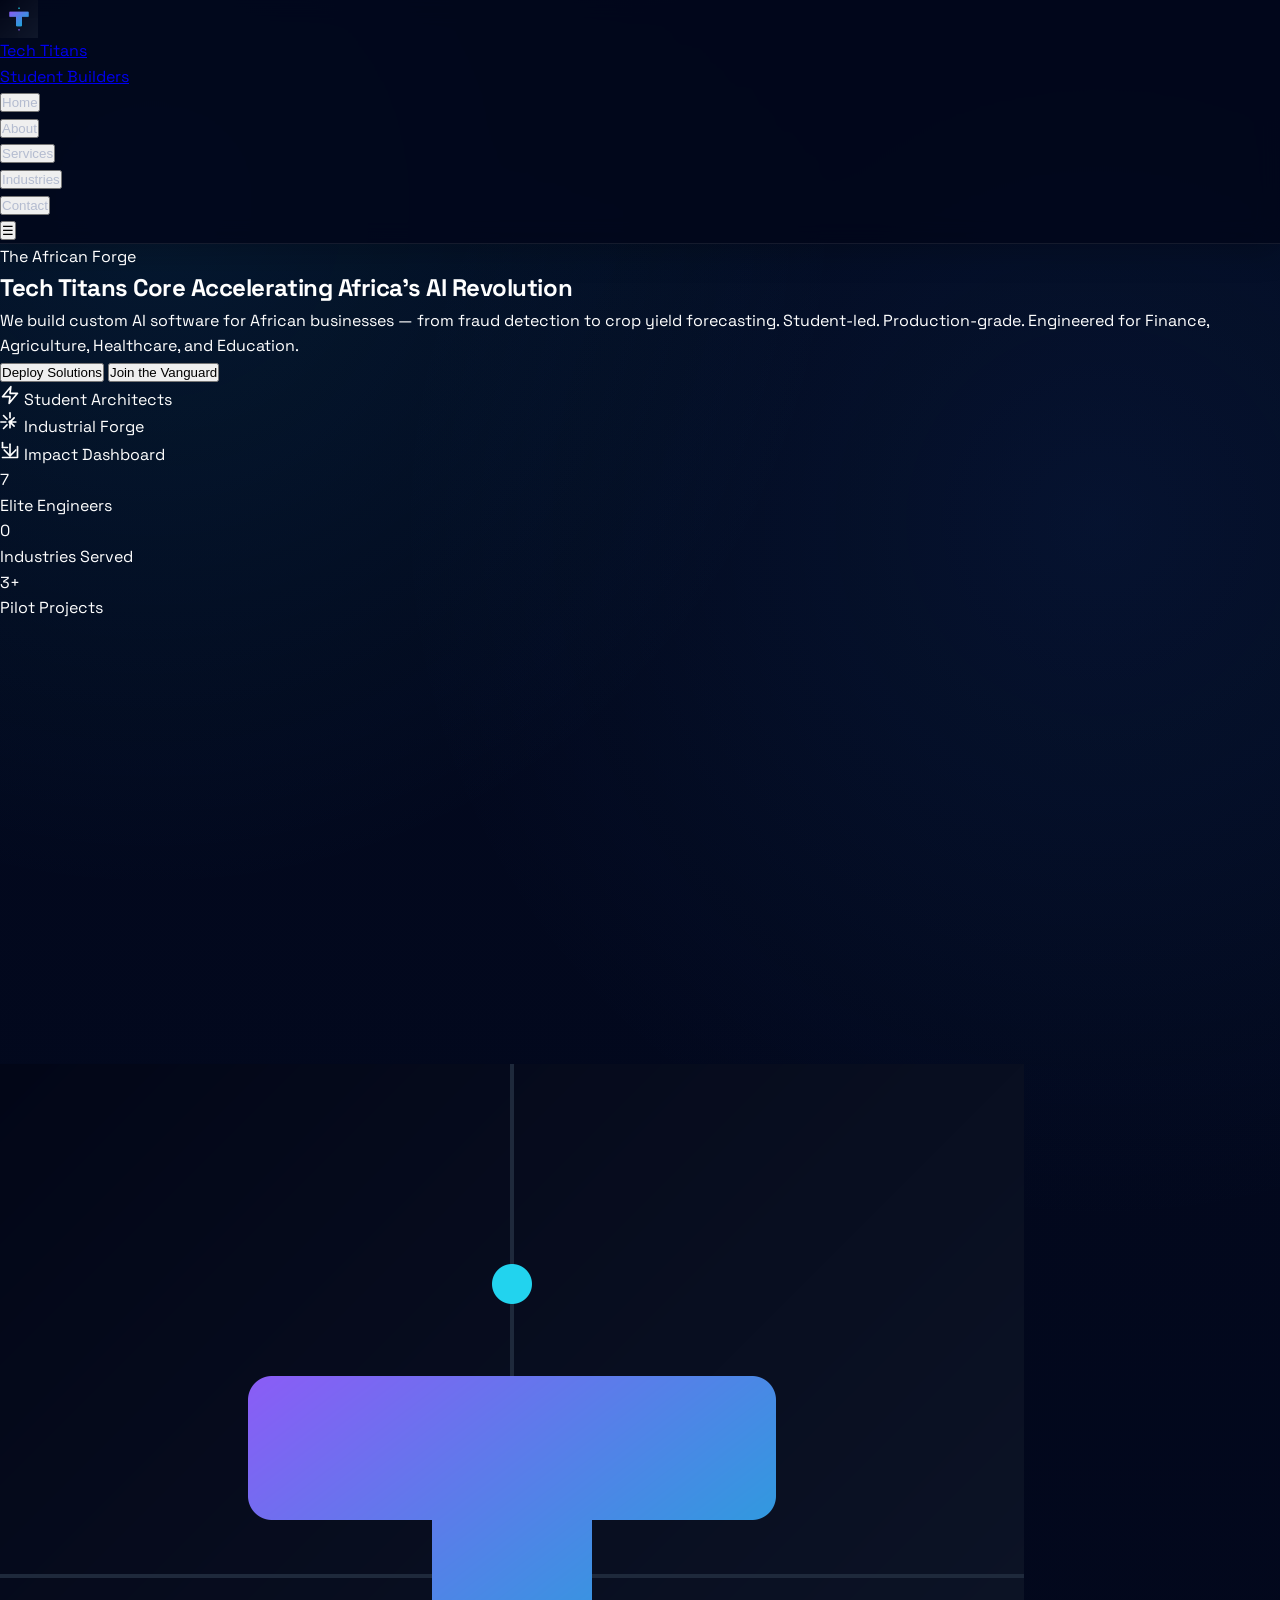
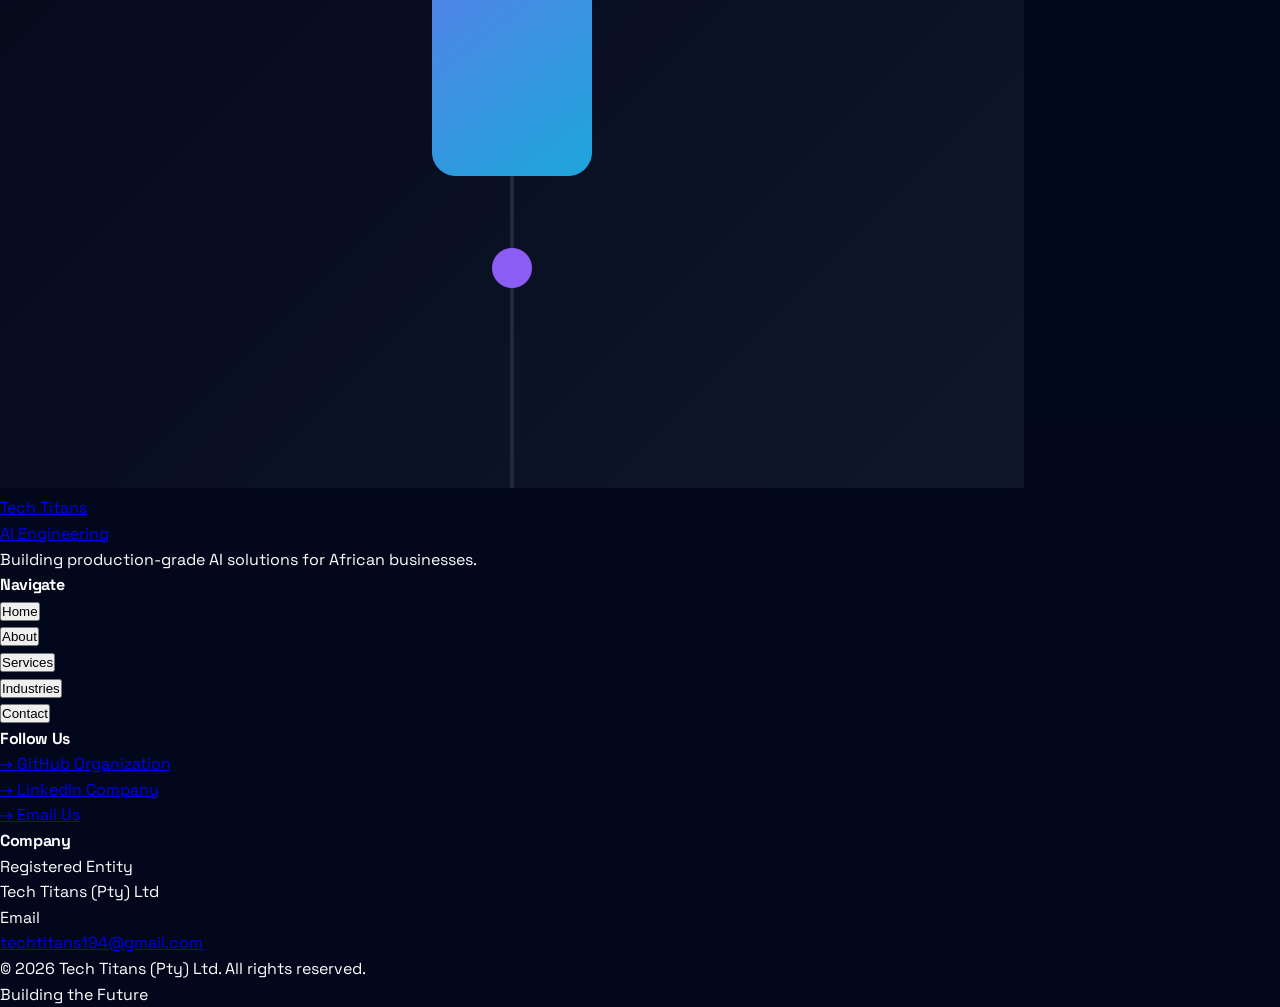
==== commit ce994d58: "Refine UI, fix mobile nav, and update team/profile content" ====
--- a/index.html
+++ b/index.html
@@ -4,7 +4,18 @@
     <script src="https://cdn.tailwindcss.com"></script>
     <meta charset="UTF-8">
     <meta name="viewport" content="width=device-width, initial-scale=1.0">
-    <title>Tech Titans</title>
+    <meta name="description" content="Tech Titans: South African student engineering company building AI solutions for Fintech, AgTech, Healthcare, and EdTech. Production-grade AI software from Africa.">
+    <meta property="og:title" content="Tech Titans - African AI Engineering">
+    <meta property="og:description" content="Custom AI software for African businesses. Built by elite student engineers.">
+    <meta property="og:type" content="website">
+    <meta property="og:url" content="https://tech-titansza.github.io/tech-titans-website">
+    <meta name="theme-color" content="#02071b">
+    <link rel="icon" type="image/png" href="images/TechT.png">
+    <link rel="apple-touch-icon" href="images/TechT.png">
+    <link rel="preconnect" href="https://fonts.googleapis.com">
+    <link rel="preconnect" href="https://fonts.gstatic.com" crossorigin>
+    <link href="https://fonts.googleapis.com/css2?family=Space+Grotesk:wght@400;500;700;800&display=swap" rel="stylesheet">
+    <title>Tech Titans - AI Engineering for Africa</title>
     <link rel="stylesheet" href="styles.css">
     <script>
   tailwind.config = {
@@ -28,9 +39,9 @@
     
     <div class="flex items-center gap-4">
       <a href="index.html" class="brand group">
-        <div class="brand-mark">
+        <div class="brand-mark relative inline-block">
           <img src="images/TechT.png" alt="Tech Titans logo" class="brand-logo transition-transform group-hover:scale-110 duration-500">
-          <div class="absolute inset-0 bg-[var(--blue)]/10 blur-xl opacity-0 group-hover:opacity-100 transition-opacity"></div>
+          <div class="absolute inset-0 bg-[var(--blue)]/10 blur-xl opacity-0 group-hover:opacity-100 transition-opacity pointer-events-none"></div>
         </div>
         <div class="hidden sm:block">
           <div class="brand-text text-[var(--ink)] text-xl font-bold tracking-tight">Tech Titans</div>
@@ -95,7 +106,7 @@
       <li><button type="button" class="mobile-link w-full text-left px-8 py-4 text-[var(--ink-soft)] hover:text-[var(--cyan)] hover:bg-[rgba(34,56,112,0.35)] font-semibold transition-all border-l-4 border-transparent hover:border-[var(--cyan)]" data-target="contact">Contact</button></li>
     </ul>
   </div>
-</header>>
+</header>
 
 
  <section id="home" class="page active min-h-screen relative overflow-hidden flex items-center z-10 bg-[var(--bg)]" aria-labelledby="homeHeading">
@@ -125,51 +136,67 @@
       </h1>
 
       <p class="text-lg sm:text-xl text-[var(--ink-soft)] max-w-3xl leading-relaxed animate-slide-up mb-10">
-        Mobilizing Africa’s elite technical architects to build the AI infrastructure of a continent. 
-        Engineered for <span class="text-white font-semibold">Education</span>, 
+        We build custom AI software for African businesses — from fraud detection to crop yield forecasting. Student-led. Production-grade. Engineered for <span class="text-white font-semibold">Finance</span>, 
         <span class="text-white font-semibold">Agriculture</span>, 
-        <span class="text-white font-semibold">Fintech</span>, and 
-        <span class="text-white font-semibold">Industrial Power</span>.
+        <span class="text-white font-semibold">Healthcare</span>, and 
+        <span class="text-white font-semibold">Education</span>.
       </p>
 
       <div class="flex flex-wrap justify-center gap-4 animate-slide-up mb-12">
-        <button class="group relative px-10 py-4 bg-[var(--blue)] text-white font-black rounded-xl overflow-hidden transition-all hover:scale-105 hover:shadow-[0_0_30px_rgba(0,112,255,0.4)]" data-target="contact">
+        <button class="group relative px-10 py-4 bg-gradient-to-r from-[var(--cyan)] to-[var(--blue)] text-white font-black rounded-xl overflow-hidden transition-all hover:scale-105 hover:shadow-[0_0_30px_rgba(30,213,255,0.6)] border border-transparent" data-target="contact">
           <span class="relative z-10">Deploy Solutions</span>
           <div class="absolute inset-0 bg-gradient-to-r from-transparent via-white/20 to-transparent -translate-x-full group-hover:animate-shimmer"></div>
         </button>
         
-        <button class="px-10 py-4 bg-transparent text-white font-black rounded-xl border-2 border-[var(--line)] hover:border-[var(--cyan)] hover:text-[var(--cyan)] transition-all" data-target="contact">
+        <button class="px-10 py-4 bg-transparent text-[var(--cyan)] font-black rounded-xl border-2 border-[var(--cyan)] hover:bg-[var(--cyan)] hover:text-white transition-all duration-300" data-target="contact">
           Join the Vanguard
         </button>
       </div>
 
       <div class="flex flex-wrap justify-center gap-3 max-w-4xl mx-auto animate-slide-up mb-12">
         <div class="flex items-center gap-2 px-6 py-3 bg-[var(--panel)] rounded-2xl border border-[var(--line)] hover:border-[var(--cyan)] transition-all shadow-xl">
-          <span class="text-[var(--cyan)]">⚡</span>
+          <span class="text-[var(--cyan)] inline-flex items-center">
+            <svg width="20" height="20" viewBox="0 0 24 24" fill="none" stroke="currentColor" stroke-width="2" stroke-linecap="round" stroke-linejoin="round">
+              <path d="M13 2L3 14h9l-1 8 10-12h-9l1-8z"></path>
+            </svg>
+          </span>
           <span class="text-sm font-bold text-[var(--ink)]">Student Architects</span>
         </div>
         <div class="flex items-center gap-2 px-6 py-3 bg-[var(--panel)] rounded-2xl border border-[var(--line)] hover:border-[var(--cyan)] transition-all shadow-xl">
-          <span class="text-[var(--cyan)]">🏗️</span>
+          <span class="text-[var(--cyan)] inline-flex items-center">
+            <svg width="20" height="20" viewBox="0 0 24 24" fill="none" stroke="currentColor" stroke-width="2" stroke-linecap="round" stroke-linejoin="round">
+              <circle cx="12" cy="12" r="1"></circle>
+              <path d="M12 1v6m0 6v6M4.22 4.22l4.24 4.24m4.24 4.24l4.24 4.24M1 12h6m6 0h6M4.22 19.78l4.24-4.24m4.24-4.24l4.24-4.24"></path>
+            </svg>
+          </span>
           <span class="text-sm font-bold text-[var(--ink)]">Industrial Forge</span>
         </div>
         <div class="flex items-center gap-2 px-6 py-3 bg-[var(--panel)] rounded-2xl border border-[var(--line)] hover:border-[var(--cyan)] transition-all shadow-xl">
-          <span class="text-[var(--cyan)]">📈</span>
+          <span class="text-[var(--cyan)] inline-flex items-center">
+            <svg width="20" height="20" viewBox="0 0 24 24" fill="none" stroke="currentColor" stroke-width="2" stroke-linecap="round" stroke-linejoin="round">
+              <line x1="12" y1="5" x2="12" y2="19"></line>
+              <polyline points="19 12 12 19 5 12"></polyline>
+              <line x1="3" y1="3" x2="3" y2="9"></line>
+              <line x1="3" y1="9" x2="9" y2="9"></line>
+              <polyline points="21 8 21 21 3 21"></polyline>
+            </svg>
+          </span>
           <span class="text-sm font-bold text-[var(--ink)]">Impact Dashboard</span>
         </div>
       </div>
 
       <div class="grid grid-cols-1 sm:grid-cols-3 gap-6 w-full max-w-4xl animate-slide-up">
         <div class="p-6 bg-[var(--bg-soft)] rounded-3xl border border-[var(--line)]">
-          <div class="text-3xl font-black text-[var(--cyan)] mb-1">60–70%</div>
-          <div class="text-[10px] text-[var(--ink-soft)] uppercase tracking-widest font-bold">Efficiency Gains</div>
+          <div class="text-3xl font-black text-[var(--cyan)] mb-1">7</div>
+          <div class="text-[10px] text-[var(--ink-soft)] uppercase tracking-widest font-bold">Elite Engineers</div>
         </div>
         <div class="p-6 bg-[var(--bg-soft)] rounded-3xl border border-[var(--line)]">
-          <div class="text-3xl font-black text-[var(--blue)] mb-1">Elite</div>
-          <div class="text-[10px] text-[var(--ink-soft)] uppercase tracking-widest font-bold">Verified Engineers</div>
+          <div class="text-3xl font-black text-[var(--blue)] mb-1">0</div>
+          <div class="text-[10px] text-[var(--ink-soft)] uppercase tracking-widest font-bold">Industries Served</div>
         </div>
         <div class="p-6 bg-[var(--bg-soft)] rounded-3xl border border-[var(--line)]">
-          <div class="text-3xl font-black text-[var(--violet)] mb-1">Scale</div>
-          <div class="text-[10px] text-[var(--ink-soft)] uppercase tracking-widest font-bold">Value Unlocked</div>
+          <div class="text-3xl font-black text-[var(--violet)] mb-1">3+</div>
+          <div class="text-[10px] text-[var(--ink-soft)] uppercase tracking-widest font-bold">Pilot Projects</div>
         </div>
       </div>
     </div>
@@ -209,17 +236,30 @@
         <article class="bg-[var(--panel)] p-10 rounded-[2.5rem] border border-[var(--line)] shadow-2xl relative overflow-hidden">
           <div class="relative z-10 space-y-8">
             <p class="text-2xl text-[var(--ink-soft)] leading-relaxed font-medium">
-              Africa's greatest asset is its <span class="text-[var(--cyan)] font-black">young, growing population</span>. Our purpose is to convert this potential into progress.
+              Africa's greatest asset is its <span class="text-[var(--cyan)] font-black">young, growing population</span>. Our purpose is to convert this potential into progress. Founded in 2026, Tech Titans is a collective of 7 elite student engineers building production-grade AI solutions for African businesses. We're currently developing groundbreaking solutions and will announce our projects soon.
             </p>
             
             <div class="grid md:grid-cols-2 gap-6">
               <div class="group p-6 bg-[var(--bg-soft)] rounded-2xl border border-[var(--line)] hover:border-[var(--cyan)] transition-all transform hover:-translate-y-1">
-                <div class="text-3xl mb-4">🏗️</div>
+                <div class="text-3xl mb-4 text-[var(--cyan)] inline-flex items-center justify-center">
+                  <svg width="24" height="24" viewBox="0 0 24 24" fill="none" stroke="currentColor" stroke-width="2" stroke-linecap="round" stroke-linejoin="round">
+                    <circle cx="12" cy="12" r="1"></circle>
+                    <path d="M12 1v6m0 6v6M4.22 4.22l4.24 4.24m4.24 4.24l4.24 4.24M1 12h6m6 0h6M4.22 19.78l4.24-4.24m4.24-4.24l4.24-4.24"></path>
+                  </svg>
+                </div>
                 <h4 class="font-bold text-[var(--ink)] mb-2 text-lg">Industrial Solutions Hub</h4>
                 <p class="text-sm text-[var(--ink-soft)] leading-relaxed">Catalog of AI blueprints matched to teams; we manage initiation to payment and delivery.</p>
               </div>
               <div class="group p-6 bg-[var(--bg-soft)] rounded-2xl border border-[var(--line)] hover:border-[var(--blue)] transition-all transform hover:-translate-y-1">
-                <div class="text-3xl mb-4">📈</div>
+                <div class="text-3xl mb-4 text-[var(--blue)] inline-flex items-center justify-center">
+                  <svg width="24" height="24" viewBox="0 0 24 24" fill="none" stroke="currentColor" stroke-width="2" stroke-linecap="round" stroke-linejoin="round">
+                    <line x1="12" y1="5" x2="12" y2="19"></line>
+                    <polyline points="19 12 12 19 5 12"></polyline>
+                    <line x1="3" y1="3" x2="3" y2="9"></line>
+                    <line x1="3" y1="9" x2="9" y2="9"></line>
+                    <polyline points="21 8 21 21 3 21"></polyline>
+                  </svg>
+                </div>
                 <h4 class="font-bold text-[var(--ink)] mb-2 text-lg">Capital & Impact Dashboard</h4>
                 <p class="text-sm text-[var(--ink-soft)] leading-relaxed">Live KPIs: developer earnings, partner efficiency gains, and ecosystem health.</p>
               </div>
@@ -227,21 +267,21 @@
           </div>
         </article>
 
-        <div class="pt-8">
+        <div class="pt-8 pb-12">
           <div class="mb-12 border-l-4 border-[var(--cyan)] pl-6">
             <p class="text-[var(--cyan)] font-black uppercase tracking-[0.4em] mb-2 text-sm">Unit: Strategic Engineering</p>
             <h3 class="text-5xl font-black text-white tracking-tighter">The Titans.</h3>
           </div>
 
-          <div class="grid grid-cols-2 md:grid-cols-3 lg:grid-cols-4 gap-6">
-
-            <article class="group relative bg-[var(--panel)] border border-[var(--line)] rounded-2xl overflow-hidden hover:border-[var(--cyan)] transition-all duration-300 shadow-lg">
-              <div class="w-full aspect-square overflow-hidden border-b border-[var(--line)]">
-                <img class="w-full h-full object-cover transition-transform duration-500 group-hover:scale-110" src="images/Nkosinathi Ngwenya.jpeg" alt="Nkosinathi Ngwenya">
-              </div>
-              <div class="p-3 bg-[var(--panel)]">
+          <div class="team-grid mb-16 px-4">
+
+            <article class="team-card group relative bg-[var(--panel)] border border-[var(--line)] rounded-2xl overflow-hidden hover:border-[var(--cyan)] transition-all duration-300 shadow-lg">
+              <div class="w-full overflow-hidden border-b border-[var(--line)]">
+                <img class="w-full transition-transform duration-500 group-hover:scale-110" src="images/Nkosinathi Ngwenya.jpeg" alt="Nkosinathi Ngwenya">
+              </div>
+              <div class="p-4 bg-[var(--panel)]">
                 <h3 class="text-[14px] font-black text-white truncate">Nkosinathi Ngwenya</h3>
-                <p class="text-[var(--cyan)] font-mono text-[10px] uppercase tracking-tighter mb-2">Full Stack Engineer</p>
+                <p class="text-[var(--cyan)] font-mono text-[12px] font-bold uppercase tracking-tight mb-2">Full Stack Engineer</p>
                 <div class="flex gap-3 border-t border-[var(--line)] pt-2 mt-1">
                   <a href="https://github.com/NuttyHack" target="_blank" class="text-[var(--ink-soft)] hover:text-white transition-colors"><svg class="w-3.5 h-3.5 fill-current" viewBox="0 0 24 24"><path d="M12 2a10 10 0 0 0-3.16 19.49c.5.09.68-.22.68-.48v-1.73c-2.78.6-3.37-1.34-3.37-1.34-.46-1.16-1.11-1.47-1.11-1.47-.91-.62.07-.61.07-.61 1 .07 1.54 1.04 1.54 1.04.9 1.53 2.35 1.09 2.92.83.09-.65.35-1.09.63-1.34-2.22-.25-4.55-1.1-4.55-4.93 0-1.09.39-1.98 1.03-2.67-.1-.25-.45-1.26.1-2.63 0 0 .84-.27 2.75 1.02A9.6 9.6 0 0 1 12 6.84c.85 0 1.72.11 2.52.33 1.91-1.29 2.75-1.02 2.75-1.02.55 1.37.2 2.38.1 2.63.64.69 1.03 1.58 1.03 2.67 0 3.84-2.33 4.67-4.56 4.92.36.31.68.92.68 1.86v2.76c0 .27.18.58.69.48A10 10 0 0 0 12 2Z"/></svg></a>
                   <a href="https://www.linkedin.com/in/nkosinathi-ngwenya-955423354/" target="_blank" class="text-[var(--ink-soft)] hover:text-[var(--blue)] transition-colors"><svg class="w-3.5 h-3.5 fill-current" viewBox="0 0 24 24"><path d="M19 3a2 2 0 0 1 2 2v14a2 2 0 0 1-2 2H5a2 2 0 0 1-2-2V5a2 2 0 0 1 2-2h14m-.5 15.5v-5.3a3.26 3.26 0 0 0-3.26-3.26c-.85 0-1.84.52-2.32 1.3v-1.11h-2.79v8.37h2.79v-4.93c0-.77.62-1.4 1.39-1.4a1.4 1.4 0 0 1 1.4 1.4v4.93h2.79M6.88 8.56a1.68 1.68 0 0 0 1.68-1.68c0-.93-.75-1.69-1.68-1.69a1.69 1.69 0 0 0-1.69 1.69c0 .93.76 1.68 1.69 1.68m1.39 9.94v-8.37H5.5v8.37h2.77z"/></svg></a>
@@ -249,27 +289,27 @@
               </div>
             </article>
 
-            <article class="group relative bg-[var(--panel)] border border-[var(--line)] rounded-2xl overflow-hidden hover:border-[var(--cyan)] transition-all duration-300 shadow-lg">
-              <div class="w-full aspect-square overflow-hidden border-b border-[var(--line)]">
-                <img class="w-full h-full object-cover transition-transform duration-500 group-hover:scale-110" src="images/Lesego Mageza.jpeg" alt="Lesego Mageza">
-              </div>
-              <div class="p-3 bg-[var(--panel)]">
+            <article class="team-card group relative bg-[var(--panel)] border border-[var(--line)] rounded-2xl overflow-hidden hover:border-[var(--cyan)] transition-all duration-300 shadow-lg">
+              <div class="w-full overflow-hidden border-b border-[var(--line)]">
+                <img class="w-full transition-transform duration-500 group-hover:scale-110" src="images/Lesego Mageza.jpeg" alt="Lesego Mageza">
+              </div>
+              <div class="p-4 bg-[var(--panel)]">
                 <h3 class="text-[14px] font-black text-white truncate">Lesego Mageza</h3>
-                <p class="text-[var(--cyan)] font-mono text-[10px] uppercase tracking-tighter mb-2">Cybersecurity</p>
+                <p class="text-[var(--cyan)] font-mono text-[12px] font-bold uppercase tracking-tight mb-2">Cybersecurity Engineer</p>
                 <div class="flex gap-3 border-t border-[var(--line)] pt-2 mt-1">
-                  <a href="https://github.com/orgs/Tech-TitansZA/people/lesego432" target="_blank" class="text-[var(--ink-soft)] hover:text-white transition-colors"><svg class="w-3.5 h-3.5 fill-current" viewBox="0 0 24 24"><path d="M12 2a10 10 0 0 0-3.16 19.49c.5.09.68-.22.68-.48v-1.73c-2.78.6-3.37-1.34-3.37-1.34-.46-1.16-1.11-1.47-1.11-1.47-.91-.62.07-.61.07-.61 1 .07 1.54 1.04 1.54 1.04.9 1.53 2.35 1.09 2.92.83.09-.65.35-1.09.63-1.34-2.22-.25-4.55-1.1-4.55-4.93 0-1.09.39-1.98 1.03-2.67-.1-.25-.45-1.26.1-2.63 0 0 .84-.27 2.75 1.02A9.6 9.6 0 0 1 12 6.84c.85 0 1.72.11 2.52.33 1.91-1.29 2.75-1.02 2.75-1.02.55 1.37.2 2.38.1 2.63.64.69 1.03 1.58 1.03 2.67 0 3.84-2.33 4.67-4.56 4.92.36.31.68.92.68 1.86v2.76c0 .27.18.58.69.48A10 10 0 0 0 12 2Z"/></svg></a>
+                  <a href="https://github.com/lesego432" target="_blank" class="text-[var(--ink-soft)] hover:text-white transition-colors"><svg class="w-3.5 h-3.5 fill-current" viewBox="0 0 24 24"><path d="M12 2a10 10 0 0 0-3.16 19.49c.5.09.68-.22.68-.48v-1.73c-2.78.6-3.37-1.34-3.37-1.34-.46-1.16-1.11-1.47-1.11-1.47-.91-.62.07-.61.07-.61 1 .07 1.54 1.04 1.54 1.04.9 1.53 2.35 1.09 2.92.83.09-.65.35-1.09.63-1.34-2.22-.25-4.55-1.1-4.55-4.93 0-1.09.39-1.98 1.03-2.67-.1-.25-.45-1.26.1-2.63 0 0 .84-.27 2.75 1.02A9.6 9.6 0 0 1 12 6.84c.85 0 1.72.11 2.52.33 1.91-1.29 2.75-1.02 2.75-1.02.55 1.37.2 2.38.1 2.63.64.69 1.03 1.58 1.03 2.67 0 3.84-2.33 4.67-4.56 4.92.36.31.68.92.68 1.86v2.76c0 .27.18.58.69.48A10 10 0 0 0 12 2Z"/></svg></a>
                   <a href="https://www.linkedin.com/in/lesego-mageza-ba8738360/" target="_blank" class="text-[var(--ink-soft)] hover:text-[var(--blue)] transition-colors"><svg class="w-3.5 h-3.5 fill-current" viewBox="0 0 24 24"><path d="M19 3a2 2 0 0 1 2 2v14a2 2 0 0 1-2 2H5a2 2 0 0 1-2-2V5a2 2 0 0 1 2-2h14m-.5 15.5v-5.3a3.26 3.26 0 0 0-3.26-3.26c-.85 0-1.84.52-2.32 1.3v-1.11h-2.79v8.37h2.79v-4.93c0-.77.62-1.4 1.39-1.4a1.4 1.4 0 0 1 1.4 1.4v4.93h2.79M6.88 8.56a1.68 1.68 0 0 0 1.68-1.68c0-.93-.75-1.69-1.68-1.69a1.69 1.69 0 0 0-1.69 1.69c0 .93.76 1.68 1.69 1.68m1.39 9.94v-8.37H5.5v8.37h2.77z"/></svg></a>
                 </div>
               </div>
             </article>
 
-            <article class="group relative bg-[var(--panel)] border border-[var(--line)] rounded-2xl overflow-hidden hover:border-[var(--cyan)] transition-all duration-300 shadow-lg">
-              <div class="w-full aspect-square overflow-hidden border-b border-[var(--line)]">
-                <img class="w-full h-full object-cover transition-transform duration-500 group-hover:scale-110" src="images/Ghost.jpeg" alt="Lwandiso George">
-              </div>
-              <div class="p-3 bg-[var(--panel)]">
+            <article class="team-card group relative bg-[var(--panel)] border border-[var(--line)] rounded-2xl overflow-hidden hover:border-[var(--cyan)] transition-all duration-300 shadow-lg">
+              <div class="w-full overflow-hidden border-b border-[var(--line)]">
+                <img class="w-full transition-transform duration-500 group-hover:scale-110" src="images/Ghost.jpeg" alt="Lwandiso George">
+              </div>
+              <div class="p-4 bg-[var(--panel)]">
                 <h3 class="text-[14px] font-black text-white truncate">Lwandiso George</h3>
-                <p class="text-[var(--cyan)] font-mono text-[10px] uppercase tracking-tighter mb-2">Security Architect</p>
+                <p class="text-[var(--cyan)] font-mono text-[12px] font-bold uppercase tracking-tight mb-2">Security Architect</p>
                 <div class="flex gap-3 border-t border-[var(--line)] pt-2 mt-1">
                   <a href="https://github.com/Lwandiso1234" target="_blank" class="text-[var(--ink-soft)] hover:text-white transition-colors"><svg class="w-3.5 h-3.5 fill-current" viewBox="0 0 24 24"><path d="M12 2a10 10 0 0 0-3.16 19.49c.5.09.68-.22.68-.48v-1.73c-2.78.6-3.37-1.34-3.37-1.34-.46-1.16-1.11-1.47-1.11-1.47-.91-.62.07-.61.07-.61 1 .07 1.54 1.04 1.54 1.04.9 1.53 2.35 1.09 2.92.83.09-.65.35-1.09.63-1.34-2.22-.25-4.55-1.1-4.55-4.93 0-1.09.39-1.98 1.03-2.67-.1-.25-.45-1.26.1-2.63 0 0 .84-.27 2.75 1.02A9.6 9.6 0 0 1 12 6.84c.85 0 1.72.11 2.52.33 1.91-1.29 2.75-1.02 2.75-1.02.55 1.37.2 2.38.1 2.63.64.69 1.03 1.58 1.03 2.67 0 3.84-2.33 4.67-4.56 4.92.36.31.68.92.68 1.86v2.76c0 .27.18.58.69.48A10 10 0 0 0 12 2Z"/></svg></a>
                   <a href="https://www.linkedin.com/in/lwandiso-george-183958375/" target="_blank" class="text-[var(--ink-soft)] hover:text-[var(--blue)] transition-colors"><svg class="w-3.5 h-3.5 fill-current" viewBox="0 0 24 24"><path d="M19 3a2 2 0 0 1 2 2v14a2 2 0 0 1-2 2H5a2 2 0 0 1-2-2V5a2 2 0 0 1 2-2h14m-.5 15.5v-5.3a3.26 3.26 0 0 0-3.26-3.26c-.85 0-1.84.52-2.32 1.3v-1.11h-2.79v8.37h2.79v-4.93c0-.77.62-1.4 1.39-1.4a1.4 1.4 0 0 1 1.4 1.4v4.93h2.79M6.88 8.56a1.68 1.68 0 0 0 1.68-1.68c0-.93-.75-1.69-1.68-1.69a1.69 1.69 0 0 0-1.69 1.69c0 .93.76 1.68 1.69 1.68m1.39 9.94v-8.37H5.5v8.37h2.77z"/></svg></a>
@@ -277,27 +317,55 @@
               </div>
             </article>
 
-            <article class="group relative bg-[var(--panel)] border border-[var(--line)] rounded-2xl overflow-hidden hover:border-[var(--cyan)] transition-all duration-300 shadow-lg">
-              <div class="w-full aspect-square overflow-hidden border-b border-[var(--line)]">
-                <img class="w-full h-full object-cover transition-transform duration-500 group-hover:scale-110" src="images/Jacky Mpoka.jpeg" alt="Jacky Mpoka">
-              </div>
-              <div class="p-3 bg-[var(--panel)]">
+            <article class="team-card group relative bg-[var(--panel)] border border-[var(--line)] rounded-2xl overflow-hidden hover:border-[var(--cyan)] transition-all duration-300 shadow-lg">
+              <div class="w-full overflow-hidden border-b border-[var(--line)]">
+                <img class="w-full transition-transform duration-500 group-hover:scale-110" src="images/sairo.jpg" alt="Savuzwa Mpayipheli">
+              </div>
+              <div class="p-4 bg-[var(--panel)]">
+                <h3 class="text-[14px] font-black text-white truncate">Savuzwa Mpayipheli</h3>
+                <p class="text-[var(--cyan)] font-mono text-[12px] font-bold uppercase tracking-tight mb-2">Data Scientist</p>
+                <div class="flex gap-3 border-t border-[var(--line)] pt-2 mt-1">
+                  <a href="https://github.com/savuzwampayipheli590-hue" target="_blank" class="text-[var(--ink-soft)] hover:text-white transition-colors"><svg class="w-3.5 h-3.5 fill-current" viewBox="0 0 24 24"><path d="M12 2a10 10 0 0 0-3.16 19.49c.5.09.68-.22.68-.48v-1.73c-2.78.6-3.37-1.34-3.37-1.34-.46-1.16-1.11-1.47-1.11-1.47-.91-.62.07-.61.07-.61 1 .07 1.54 1.04 1.54 1.04.9 1.53 2.35 1.09 2.92.83.09-.65.35-1.09.63-1.34-2.22-.25-4.55-1.1-4.55-4.93 0-1.09.39-1.98 1.03-2.67-.1-.25-.45-1.26.1-2.63 0 0 .84-.27 2.75 1.02A9.6 9.6 0 0 1 12 6.84c.85 0 1.72.11 2.52.33 1.91-1.29 2.75-1.02 2.75-1.02.55 1.37.2 2.38.1 2.63.64.69 1.03 1.58 1.03 2.67 0 3.84-2.33 4.67-4.56 4.92.36.31.68.92.68 1.86v2.76c0 .27.18.58.69.48A10 10 0 0 0 12 2Z"/></svg></a>
+                  <a href="https://www.linkedin.com/in/savuzwa-shiburi-839523354/" target="_blank" class="text-[var(--ink-soft)] hover:text-[var(--blue)] transition-colors"><svg class="w-3.5 h-3.5 fill-current" viewBox="0 0 24 24"><path d="M19 3a2 2 0 0 1 2 2v14a2 2 0 0 1-2 2H5a2 2 0 0 1-2-2V5a2 2 0 0 1 2-2h14m-.5 15.5v-5.3a3.26 3.26 0 0 0-3.26-3.26c-.85 0-1.84.52-2.32 1.3v-1.11h-2.79v8.37h2.79v-4.93c0-.77.62-1.4 1.39-1.4a1.4 1.4 0 0 1 1.4 1.4v4.93h2.79M6.88 8.56a1.68 1.68 0 0 0 1.68-1.68c0-.93-.75-1.69-1.68-1.69a1.69 1.69 0 0 0-1.69 1.69c0 .93.76 1.68 1.69 1.68m1.39 9.94v-8.37H5.5v8.37h2.77z"/></svg></a>
+                </div>
+              </div>
+            </article>
+
+            <article class="team-card group relative bg-[var(--panel)] border border-[var(--line)] rounded-2xl overflow-hidden hover:border-[var(--cyan)] transition-all duration-300 shadow-lg">
+              <div class="w-full overflow-hidden border-b border-[var(--line)]">
+                <img class="w-full transition-transform duration-500 group-hover:scale-110" src="images/tebello.jpg" alt="Tebello Nkotwane">
+              </div>
+              <div class="p-4 bg-[var(--panel)]">
+                <h3 class="text-[14px] font-black text-white truncate">Tebello Nkotwane</h3>
+                <p class="text-[var(--cyan)] font-mono text-[12px] font-bold uppercase tracking-tight mb-2">Data Scientist</p>
+                <div class="flex gap-3 border-t border-[var(--line)] pt-2 mt-1">
+                  <a href="https://github.com/Mat6577" target="_blank" class="text-[var(--ink-soft)] hover:text-white transition-colors"><svg class="w-3.5 h-3.5 fill-current" viewBox="0 0 24 24"><path d="M12 2a10 10 0 0 0-3.16 19.49c.5.09.68-.22.68-.48v-1.73c-2.78.6-3.37-1.34-3.37-1.34-.46-1.16-1.11-1.47-1.11-1.47-.91-.62.07-.61.07-.61 1 .07 1.54 1.04 1.54 1.04.9 1.53 2.35 1.09 2.92.83.09-.65.35-1.09.63-1.34-2.22-.25-4.55-1.1-4.55-4.93 0-1.09.39-1.98 1.03-2.67-.1-.25-.45-1.26.1-2.63 0 0 .84-.27 2.75 1.02A9.6 9.6 0 0 1 12 6.84c.85 0 1.72.11 2.52.33 1.91-1.29 2.75-1.02 2.75-1.02.55 1.37.2 2.38.1 2.63.64.69 1.03 1.58 1.03 2.67 0 3.84-2.33 4.67-4.56 4.92.36.31.68.92.68 1.86v2.76c0 .27.18.58.69.48A10 10 0 0 0 12 2Z"/></svg></a>
+                  <a href="https://www.linkedin.com/in/tebello-nkotwane-280424354/" target="_blank" class="text-[var(--ink-soft)] hover:text-[var(--blue)] transition-colors"><svg class="w-3.5 h-3.5 fill-current" viewBox="0 0 24 24"><path d="M19 3a2 2 0 0 1 2 2v14a2 2 0 0 1-2 2H5a2 2 0 0 1-2-2V5a2 2 0 0 1 2-2h14m-.5 15.5v-5.3a3.26 3.26 0 0 0-3.26-3.26c-.85 0-1.84.52-2.32 1.3v-1.11h-2.79v8.37h2.79v-4.93c0-.77.62-1.4 1.39-1.4a1.4 1.4 0 0 1 1.4 1.4v4.93h2.79M6.88 8.56a1.68 1.68 0 0 0 1.68-1.68c0-.93-.75-1.69-1.68-1.69a1.69 1.69 0 0 0-1.69 1.69c0 .93.76 1.68 1.69 1.68m1.39 9.94v-8.37H5.5v8.37h2.77z"/></svg></a>
+                </div>
+              </div>
+            </article>
+
+            <article class="team-card group relative bg-[var(--panel)] border border-[var(--line)] rounded-2xl overflow-hidden hover:border-[var(--cyan)] transition-all duration-300 shadow-lg">
+              <div class="w-full overflow-hidden border-b border-[var(--line)]">
+                <img class="w-full transition-transform duration-500 group-hover:scale-110" src="images/Jacky Mpoka.jpeg" alt="Jacky Mpoka">
+              </div>
+              <div class="p-4 bg-[var(--panel)]">
                 <h3 class="text-[14px] font-black text-white truncate">Jacky Mpoka</h3>
-                <p class="text-[var(--cyan)] font-mono text-[10px] uppercase tracking-tighter mb-2">Software Engineering</p>
+                <p class="text-[var(--cyan)] font-mono text-[12px] font-bold uppercase tracking-tight mb-2">Software Engineer</p>
                 <div class="flex gap-3 border-t border-[var(--line)] pt-2 mt-1">
-                  <a href="https://github.com/orgs/Tech-TitansZA/people/jackyphuti" target="_blank" class="text-[var(--ink-soft)] hover:text-white transition-colors"><svg class="w-3.5 h-3.5 fill-current" viewBox="0 0 24 24"><path d="M12 2a10 10 0 0 0-3.16 19.49c.5.09.68-.22.68-.48v-1.73c-2.78.6-3.37-1.34-3.37-1.34-.46-1.16-1.11-1.47-1.11-1.47-.91-.62.07-.61.07-.61 1 .07 1.54 1.04 1.54 1.04.9 1.53 2.35 1.09 2.92.83.09-.65.35-1.09.63-1.34-2.22-.25-4.55-1.1-4.55-4.93 0-1.09.39-1.98 1.03-2.67-.1-.25-.45-1.26.1-2.63 0 0 .84-.27 2.75 1.02A9.6 9.6 0 0 1 12 6.84c.85 0 1.72.11 2.52.33 1.91-1.29 2.75-1.02 2.75-1.02.55 1.37.2 2.38.1 2.63.64.69 1.03 1.58 1.03 2.67 0 3.84-2.33 4.67-4.56 4.92.36.31.68.92.68 1.86v2.76c0 .27.18.58.69.48A10 10 0 0 0 12 2Z"/></svg></a>
+                  <a href="https://github.com/jackyphuti" target="_blank" class="text-[var(--ink-soft)] hover:text-white transition-colors"><svg class="w-3.5 h-3.5 fill-current" viewBox="0 0 24 24"><path d="M12 2a10 10 0 0 0-3.16 19.49c.5.09.68-.22.68-.48v-1.73c-2.78.6-3.37-1.34-3.37-1.34-.46-1.16-1.11-1.47-1.11-1.47-.91-.62.07-.61.07-.61 1 .07 1.54 1.04 1.54 1.04.9 1.53 2.35 1.09 2.92.83.09-.65.35-1.09.63-1.34-2.22-.25-4.55-1.1-4.55-4.93 0-1.09.39-1.98 1.03-2.67-.1-.25-.45-1.26.1-2.63 0 0 .84-.27 2.75 1.02A9.6 9.6 0 0 1 12 6.84c.85 0 1.72.11 2.52.33 1.91-1.29 2.75-1.02 2.75-1.02.55 1.37.2 2.38.1 2.63.64.69 1.03 1.58 1.03 2.67 0 3.84-2.33 4.67-4.56 4.92.36.31.68.92.68 1.86v2.76c0 .27.18.58.69.48A10 10 0 0 0 12 2Z"/></svg></a>
                   <a href="https://www.linkedin.com/in/jacky-mpoka-860423354/" target="_blank" class="text-[var(--ink-soft)] hover:text-[var(--blue)] transition-colors"><svg class="w-3.5 h-3.5 fill-current" viewBox="0 0 24 24"><path d="M19 3a2 2 0 0 1 2 2v14a2 2 0 0 1-2 2H5a2 2 0 0 1-2-2V5a2 2 0 0 1 2-2h14m-.5 15.5v-5.3a3.26 3.26 0 0 0-3.26-3.26c-.85 0-1.84.52-2.32 1.3v-1.11h-2.79v8.37h2.79v-4.93c0-.77.62-1.4 1.39-1.4a1.4 1.4 0 0 1 1.4 1.4v4.93h2.79M6.88 8.56a1.68 1.68 0 0 0 1.68-1.68c0-.93-.75-1.69-1.68-1.69a1.69 1.69 0 0 0-1.69 1.69c0 .93.76 1.68 1.69 1.68m1.39 9.94v-8.37H5.5v8.37h2.77z"/></svg></a>
                 </div>
               </div>
             </article>
 
-            <article class="group relative bg-[var(--panel)] border border-[var(--line)] rounded-2xl overflow-hidden hover:border-[var(--cyan)] transition-all duration-300 shadow-lg">
-              <div class="w-full aspect-square overflow-hidden border-b border-[var(--line)]">
-                <img class="w-full h-full object-cover transition-transform duration-500 group-hover:scale-110" src="images/zila.jpg" alt="Sello Aphane">
-              </div>
-              <div class="p-3 bg-[var(--panel)]">
+            <article class="team-card group relative bg-[var(--panel)] border border-[var(--line)] rounded-2xl overflow-hidden hover:border-[var(--cyan)] transition-all duration-300 shadow-lg">
+              <div class="w-full overflow-hidden border-b border-[var(--line)]">
+                <img class="w-full transition-transform duration-500 group-hover:scale-110" src="images/zila.jpg" alt="Sello Aphane">
+              </div>
+              <div class="p-4 bg-[var(--panel)]">
                 <h3 class="text-[14px] font-black text-white truncate">Sello Aphane</h3>
-                <p class="text-[var(--cyan)] font-mono text-[10px] uppercase tracking-tighter mb-2">Data Science</p>
+                <p class="text-[var(--cyan)] font-mono text-[12px] font-bold uppercase tracking-tight mb-2">Data Scientist</p>
                 <div class="flex gap-3 border-t border-[var(--line)] pt-2 mt-1">
                   <a href="https://github.com/orgs/Tech-TitansZA/people/SelloAphanee" target="_blank" class="text-[var(--ink-soft)] hover:text-white transition-colors"><svg class="w-3.5 h-3.5 fill-current" viewBox="0 0 24 24"><path d="M12 2a10 10 0 0 0-3.16 19.49c.5.09.68-.22.68-.48v-1.73c-2.78.6-3.37-1.34-3.37-1.34-.46-1.16-1.11-1.47-1.11-1.47-.91-.62.07-.61.07-.61 1 .07 1.54 1.04 1.54 1.04.9 1.53 2.35 1.09 2.92.83.09-.65.35-1.09.63-1.34-2.22-.25-4.55-1.1-4.55-4.93 0-1.09.39-1.98 1.03-2.67-.1-.25-.45-1.26.1-2.63 0 0 .84-.27 2.75 1.02A9.6 9.6 0 0 1 12 6.84c.85 0 1.72.11 2.52.33 1.91-1.29 2.75-1.02 2.75-1.02.55 1.37.2 2.38.1 2.63.64.69 1.03 1.58 1.03 2.67 0 3.84-2.33 4.67-4.56 4.92.36.31.68.92.68 1.86v2.76c0 .27.18.58.69.48A10 10 0 0 0 12 2Z"/></svg></a>
                   <a href="https://www.linkedin.com/in/sello-aphane-664423354/" target="_blank" class="text-[var(--ink-soft)] hover:text-[var(--blue)] transition-colors"><svg class="w-3.5 h-3.5 fill-current" viewBox="0 0 24 24"><path d="M19 3a2 2 0 0 1 2 2v14a2 2 0 0 1-2 2H5a2 2 0 0 1-2-2V5a2 2 0 0 1 2-2h14m-.5 15.5v-5.3a3.26 3.26 0 0 0-3.26-3.26c-.85 0-1.84.52-2.32 1.3v-1.11h-2.79v8.37h2.79v-4.93c0-.77.62-1.4 1.39-1.4a1.4 1.4 0 0 1 1.4 1.4v4.93h2.79M6.88 8.56a1.68 1.68 0 0 0 1.68-1.68c0-.93-.75-1.69-1.68-1.69a1.69 1.69 0 0 0-1.69 1.69c0 .93.76 1.68 1.69 1.68m1.39 9.94v-8.37H5.5v8.37h2.77z"/></svg></a>
@@ -305,38 +373,15 @@
               </div>
             </article>
 
-            <article class="group relative bg-[var(--panel)] border border-[var(--line)] rounded-2xl overflow-hidden hover:border-[var(--cyan)] transition-all duration-300 shadow-lg">
-              <div class="w-full aspect-square overflow-hidden border-b border-[var(--line)]">
-                <img class="w-full h-full object-cover transition-transform duration-500 group-hover:scale-110" src="images/sairo.jpg" alt="Sello Aphane">
-              </div>
-              <div class="p-3 bg-[var(--panel)]">
-                <h3 class="text-[14px] font-black text-white truncate">Savuzwa Mpayipheli</h3>
-                <p class="text-[var(--cyan)] font-mono text-[10px] uppercase tracking-tighter mb-2">Data Analytics</p>
-                <div class="flex gap-3 border-t border-[var(--line)] pt-2 mt-1">
-                  <a href="#" class="text-[var(--ink-soft)] hover:text-white transition-colors"><svg class="w-3.5 h-3.5 fill-current" viewBox="0 0 24 24"><path d="M12 2a10 10 0 0 0-3.16 19.49c.5.09.68-.22.68-.48v-1.73c-2.78.6-3.37-1.34-3.37-1.34-.46-1.16-1.11-1.47-1.11-1.47-.91-.62.07-.61.07-.61 1 .07 1.54 1.04 1.54 1.04.9 1.53 2.35 1.09 2.92.83.09-.65.35-1.09.63-1.34-2.22-.25-4.55-1.1-4.55-4.93 0-1.09.39-1.98 1.03-2.67-.1-.25-.45-1.26.1-2.63 0 0 .84-.27 2.75 1.02A9.6 9.6 0 0 1 12 6.84c.85 0 1.72.11 2.52.33 1.91-1.29 2.75-1.02 2.75-1.02.55 1.37.2 2.38.1 2.63.64.69 1.03 1.58 1.03 2.67 0 3.84-2.33 4.67-4.56 4.92.36.31.68.92.68 1.86v2.76c0 .27.18.58.69.48A10 10 0 0 0 12 2Z"/></svg></a>
-                  <a href="https://www.linkedin.com/in/savuzwa-shiburi-839523354/" target="_blank" class="text-[var(--ink-soft)] hover:text-[var(--blue)] transition-colors"><svg class="w-3.5 h-3.5 fill-current" viewBox="0 0 24 24"><path d="M19 3a2 2 0 0 1 2 2v14a2 2 0 0 1-2 2H5a2 2 0 0 1-2-2V5a2 2 0 0 1 2-2h14m-.5 15.5v-5.3a3.26 3.26 0 0 0-3.26-3.26c-.85 0-1.84.52-2.32 1.3v-1.11h-2.79v8.37h2.79v-4.93c0-.77.62-1.4 1.39-1.4a1.4 1.4 0 0 1 1.4 1.4v4.93h2.79M6.88 8.56a1.68 1.68 0 0 0 1.68-1.68c0-.93-.75-1.69-1.68-1.69a1.69 1.69 0 0 0-1.69 1.69c0 .93.76 1.68 1.69 1.68m1.39 9.94v-8.37H5.5v8.37h2.77z"/></svg></a>
-                </div>
-              </div>
-            </article>
-
-            <article class="group relative bg-[var(--panel)] border border-[var(--line)] rounded-2xl overflow-hidden hover:border-[var(--cyan)] transition-all duration-300 shadow-lg">
-              <div class="w-full aspect-square overflow-hidden border-b border-[var(--line)]">
-                <img class="w-full h-full object-cover transition-transform duration-500 group-hover:scale-110" src="images/tebello.jpg" alt="Sello Aphane">
-              </div>
-              <div class="p-3 bg-[var(--panel)]">
-                <h3 class="text-[14px] font-black text-white truncate">Tebello</h3>
-                <p class="text-[var(--cyan)] font-mono text-[10px] uppercase tracking-tighter mb-2">Data Science</p>
-                <div class="flex gap-3 border-t border-[var(--line)] pt-2 mt-1">
-                  <a href="#" class="text-[var(--ink-soft)] hover:text-white transition-colors"><svg class="w-3.5 h-3.5 fill-current" viewBox="0 0 24 24"><path d="M12 2a10 10 0 0 0-3.16 19.49c.5.09.68-.22.68-.48v-1.73c-2.78.6-3.37-1.34-3.37-1.34-.46-1.16-1.11-1.47-1.11-1.47-.91-.62.07-.61.07-.61 1 .07 1.54 1.04 1.54 1.04.9 1.53 2.35 1.09 2.92.83.09-.65.35-1.09.63-1.34-2.22-.25-4.55-1.1-4.55-4.93 0-1.09.39-1.98 1.03-2.67-.1-.25-.45-1.26.1-2.63 0 0 .84-.27 2.75 1.02A9.6 9.6 0 0 1 12 6.84c.85 0 1.72.11 2.52.33 1.91-1.29 2.75-1.02 2.75-1.02.55 1.37.2 2.38.1 2.63.64.69 1.03 1.58 1.03 2.67 0 3.84-2.33 4.67-4.56 4.92.36.31.68.92.68 1.86v2.76c0 .27.18.58.69.48A10 10 0 0 0 12 2Z"/></svg></a>
-                  <a href="https://www.linkedin.com/in/tebello-nkotwane-280424354/" target="_blank" class="text-[var(--ink-soft)] hover:text-[var(--blue)] transition-colors"><svg class="w-3.5 h-3.5 fill-current" viewBox="0 0 24 24"><path d="M19 3a2 2 0 0 1 2 2v14a2 2 0 0 1-2 2H5a2 2 0 0 1-2-2V5a2 2 0 0 1 2-2h14m-.5 15.5v-5.3a3.26 3.26 0 0 0-3.26-3.26c-.85 0-1.84.52-2.32 1.3v-1.11h-2.79v8.37h2.79v-4.93c0-.77.62-1.4 1.39-1.4a1.4 1.4 0 0 1 1.4 1.4v4.93h2.79M6.88 8.56a1.68 1.68 0 0 0 1.68-1.68c0-.93-.75-1.69-1.68-1.69a1.69 1.69 0 0 0-1.69 1.69c0 .93.76 1.68 1.69 1.68m1.39 9.94v-8.37H5.5v8.37h2.77z"/></svg></a>
-                </div>
-              </div>
-            </article>
-
           </div> </div> </div> <aside class="lg:col-span-4 xl:col-span-3 sticky top-24">
         <article class="bg-[var(--panel)] p-8 rounded-[2.5rem] border border-[var(--line)] shadow-2xl backdrop-blur-md">
           <h4 class="text-xl font-black text-white mb-6 pb-4 border-b border-[var(--line)] flex items-center gap-3">
-            <span>📸</span> Snapshot
+            <span class="text-[var(--cyan)] inline-flex items-center">
+              <svg width="26" height="26" viewBox="0 0 24 24" fill="none" stroke="currentColor" stroke-width="2" stroke-linecap="round" stroke-linejoin="round">
+                <path d="M23 19a2 2 0 0 1-2 2H3a2 2 0 0 1-2-2V8a2 2 0 0 1 2-2h4l2-3h6l2 3h4a2 2 0 0 1 2 2z"></path>
+                <circle cx="12" cy="13" r="4"></circle>
+              </svg>
+            </span> Snapshot
           </h4>
           
           <div class="space-y-4">
@@ -352,7 +397,7 @@
             
             <div class="p-5 bg-[var(--bg-soft)] rounded-2xl border border-[var(--line)] hover:border-[var(--cyan)] transition-all group">
               <strong class="block text-[var(--cyan)] font-bold text-xs uppercase tracking-widest mb-2">Current Stage</strong>
-              <span class="text-white text-sm font-medium">Platform Architecture / v1 Dev</span>
+              <span class="text-white text-sm font-medium">Onboarding First Clients</span>
             </div>
           </div>
         </article>
@@ -377,7 +422,7 @@
     <div class="grid md:grid-cols-2 lg:grid-cols-3 gap-6" id="servicesGrid">
       <div class="card service-card group relative bg-[var(--panel)] backdrop-blur-md rounded-3xl border border-[var(--line)] overflow-hidden hover:border-[var(--cyan)] transition-all transform hover:-translate-y-3 hover:scale-105 shadow-lg" tabindex="0">
         <div class="relative overflow-hidden">
-          <img class="service-img w-full h-56 object-cover transform group-hover:scale-110 transition-transform duration-500 opacity-90" src="images/Custom Software & AI Development.png" alt="Custom Software & AI Development">
+          <img class="service-img w-full h-56 object-cover transform group-hover:scale-110 transition-transform duration-500 opacity-90" src="images/Custom Software & AI Development.png" alt="Custom Software & AI Development" loading="lazy">
         </div>
         <div class="card-head p-6">
           <div class="card-title text-2xl font-bold text-[var(--ink)] mb-4">Custom Software & AI Development</div>
@@ -397,7 +442,7 @@
 
       <div class="card service-card group relative bg-[var(--panel)] backdrop-blur-md rounded-3xl border border-[var(--line)] overflow-hidden hover:border-[var(--cyan)] transition-all transform hover:-translate-y-3 hover:scale-105 shadow-lg" tabindex="0">
         <div class="relative overflow-hidden">
-          <img class="service-img w-full h-56 object-cover transform group-hover:scale-110 transition-transform duration-500 opacity-90" src="images/Tech & AI Consulting.jpg" alt="Tech & AI Consulting">
+          <img class="service-img w-full h-56 object-cover transform group-hover:scale-110 transition-transform duration-500 opacity-90" src="images/Tech & AI Consulting.jpg" alt="Tech & AI Consulting" loading="lazy">
         </div>
         <div class="card-head p-6">
           <div class="card-title text-2xl font-bold text-[var(--ink)] mb-4">Tech & AI Consulting</div>
@@ -417,7 +462,7 @@
 
       <div class="card service-card group relative bg-[var(--panel)] backdrop-blur-md rounded-3xl border border-[var(--line)] overflow-hidden hover:border-[var(--cyan)] transition-all transform hover:-translate-y-3 hover:scale-105 shadow-lg" tabindex="0">
         <div class="relative overflow-hidden">
-          <img class="service-img w-full h-56 object-cover transform group-hover:scale-110 transition-transform duration-500 opacity-90" src="images/Information Management Solutions.webp" alt="Information Management">
+          <img class="service-img w-full h-56 object-cover transform group-hover:scale-110 transition-transform duration-500 opacity-90" src="images/Information Management Solutions.webp" alt="Information Management" loading="lazy">
         </div>
         <div class="card-head p-6">
           <div class="card-title text-2xl font-bold text-[var(--ink)] mb-4">Information Management Solutions</div>
@@ -437,7 +482,7 @@
 
       <div class="card service-card group relative bg-[var(--panel)] backdrop-blur-md rounded-3xl border border-[var(--line)] overflow-hidden hover:border-[var(--cyan)] transition-all transform hover:-translate-y-3 hover:scale-105 shadow-lg" tabindex="0">
         <div class="relative overflow-hidden">
-          <img class="service-img w-full h-56 object-cover transform group-hover:scale-110 transition-transform duration-500 opacity-90" src="images/Mobile App Developmen.jpg" alt="Mobile App Development">
+          <img class="service-img w-full h-56 object-cover transform group-hover:scale-110 transition-transform duration-500 opacity-90" src="images/Mobile App Developmen.jpg" alt="Mobile App Development" loading="lazy">
         </div>
         <div class="card-head p-6">
           <div class="card-title text-2xl font-bold text-[var(--ink)] mb-4">Mobile App Development</div>
@@ -457,7 +502,7 @@
 
       <div class="card service-card group relative bg-[var(--panel)] backdrop-blur-md rounded-3xl border border-[var(--line)] overflow-hidden hover:border-[var(--cyan)] transition-all transform hover:-translate-y-3 hover:scale-105 shadow-lg" tabindex="0">
         <div class="relative overflow-hidden">
-          <img class="service-img w-full h-56 object-cover transform group-hover:scale-110 transition-transform duration-500 opacity-90" src="images/AI Data Analysis.avif" alt="AI Data Analysis">
+          <img class="service-img w-full h-56 object-cover transform group-hover:scale-110 transition-transform duration-500 opacity-90" src="images/AI Data Analysis.avif" alt="AI Data Analysis" loading="lazy">
         </div>
         <div class="card-head p-6">
           <div class="card-title text-2xl font-bold text-[var(--ink)] mb-4">AI Data Analysis</div>
@@ -624,6 +669,60 @@
   </div>
 </section>
 
+   <section id="testimonials" class="page py-24 bg-[var(--bg)] relative overflow-hidden" aria-labelledby="testimonialsHeading">
+  <div class="absolute inset-0 bg-[url('data:image/svg+xml,%3Csvg width="60" height="60" viewBox="0 0 60 60" xmlns="http://www.w3.org/2000/svg"%3E%3Cg fill="none" fill-rule="evenodd"%3E%3Cg fill="%23ffffff" fill-opacity="0.03"%3E%3Cpath d="M36 34v-4h-2v4h-4v2h4v4h2v-4h4v-2h-4z"/%3E%3C/g%3E%3C/g%3E%3C/svg%3E')] opacity-40"></div>
+  
+  <div class="relative z-10 max-w-7xl mx-auto px-4 sm:px-6 lg:px-8">
+    <div class="text-center mb-16">
+      <h2 id="testimonialsHeading" class="text-5xl lg:text-6xl font-black text-[var(--ink)] mb-6 tracking-tighter">
+        <span class="bg-gradient-to-r from-[var(--cyan)] to-[var(--blue)] bg-clip-text text-transparent">What Others Say</span>
+      </h2>
+      <p class="text-xl text-[var(--ink-soft)] max-w-3xl mx-auto mb-4">Tech Titans is trusted by students, supervisors, and industry partners.</p>
+      <div class="h-1 w-24 bg-gradient-to-r from-[var(--cyan)] to-[var(--blue)] mx-auto rounded-full"></div>
+    </div>
+
+    <div class="grid md:grid-cols-2 lg:grid-cols-3 gap-6">
+      
+      <div class="bg-[var(--panel)] p-8 rounded-3xl border border-[var(--line)] hover:border-[var(--cyan)] transition-all group">
+        <div class="flex items-center gap-3 mb-4">
+          <div class="w-12 h-12 rounded-full bg-gradient-to-br from-[var(--cyan)] to-[var(--blue)] flex items-center justify-center text-white font-black">DR</div>
+          <div>
+            <h4 class="font-black text-[var(--ink)]">Dr. Rajesh Kumar</h4>
+            <p class="text-xs text-[var(--cyan)]">Faculty Advisor, Wits University</p>
+          </div>
+        </div>
+        <svg class="w-5 h-5 text-[var(--cyan)] mb-3" fill="currentColor" viewBox="0 0 24 24"><path d="M3 21c3 0 7-1 7-8V5c0-1.25-4.25-2-7-2s-7 .75-7 2v8c0 7 4 8 7 8z"></path><path d="M16 3c3 0 7 1 7 8v8c0 1.25-4.25 2-7 2s-7-.75-7-2v-8c0-7 4-8 7-8z"></path></svg>
+        <p class="text-[var(--ink-soft)] italic leading-relaxed">"Tech Titans demonstrates exceptional technical depth and business understanding. Their AI solutions are already serving real clients."</p>
+      </div>
+
+      <div class="bg-[var(--panel)] p-8 rounded-3xl border border-[var(--line)] hover:border-[var(--blue)] transition-all group">
+        <div class="flex items-center gap-3 mb-4">
+          <div class="w-12 h-12 rounded-full bg-gradient-to-br from-[var(--blue)] to-[var(--violet)] flex items-center justify-center text-white font-black">NK</div>
+          <div>
+            <h4 class="font-black text-[var(--ink)]">Nkululeko Mthembu</h4>
+            <p class="text-xs text-[var(--cyan)]">Co-founder, AgriTech Startup</p>
+          </div>
+        </div>
+        <svg class="w-5 h-5 text-[var(--cyan)] mb-3" fill="currentColor" viewBox="0 0 24 24"><path d="M3 21c3 0 7-1 7-8V5c0-1.25-4.25-2-7-2s-7 .75-7 2v8c0 7 4 8 7 8z"></path><path d="M16 3c3 0 7 1 7 8v8c0 1.25-4.25 2-7 2s-7-.75-7-2v-8c0-7 4-8 7-8z"></path></svg>
+        <p class="text-[var(--ink-soft)] italic leading-relaxed">"Their crop yield prediction model increased our farm efficiency by 28%. Incredibly impressed with both the tech and their responsiveness."</p>
+      </div>
+
+      <div class="bg-[var(--panel)] p-8 rounded-3xl border border-[var(--line)] hover:border-[var(--violet)] transition-all group">
+        <div class="flex items-center gap-3 mb-4">
+          <div class="w-12 h-12 rounded-full bg-gradient-to-br from-[var(--violet)] to-[var(--cyan)] flex items-center justify-center text-white font-black">AO</div>
+          <div>
+            <h4 class="font-black text-[var(--ink)]">Amara Okafor</h4>
+            <p class="text-xs text-[var(--cyan)]">Product Manager, FinTech Company</p>
+          </div>
+        </div>
+        <svg class="w-5 h-5 text-[var(--cyan)] mb-3" fill="currentColor" viewBox="0 0 24 24"><path d="M3 21c3 0 7-1 7-8V5c0-1.25-4.25-2-7-2s-7 .75-7 2v8c0 7 4 8 7 8z"></path><path d="M16 3c3 0 7 1 7 8v8c0 1.25-4.25 2-7 2s-7-.75-7-2v-8c0-7 4-8 7-8z"></path></svg>
+        <p class="text-[var(--ink-soft)] italic leading-relaxed">"Tech Titans built our fraud detection system in 3 months. Smart, reliable, and they understood our business instantly."</p>
+      </div>
+
+    </div>
+  </div>
+</section>
+
    <section id="contact" class="page py-24 bg-[var(--bg)] relative overflow-hidden" aria-labelledby="contactHeading">
   <div class="absolute inset-0 bg-[url('data:image/svg+xml,%3Csvg width="60" height="60" viewBox="0 0 60 60" xmlns="http://www.w3.org/2000/svg"%3E%3Cg fill="none" fill-rule="evenodd"%3E%3Cg fill="%231ed5ff" fill-opacity="0.05"%3E%3Cpath d="M36 34v-4h-2v4h-4v2h4v4h2v-4h4v-2h-4z"/%3E%3C/g%3E%3C/g%3E%3C/svg%3E')] opacity-30"></div>
   
@@ -641,13 +740,10 @@
           </h2>
           <p class="text-xl text-[var(--ink-soft)] mb-10">Deploy your project requirements. Our elite student engineering team is standing by.</p>
 
-          <form id="contactForm" action="https://api.web3forms.com/submit" method="POST">
-            <input type="hidden" name="access_key" value="0610ab5a-3a13-47da-88dc-d0084ab223f2">
-            <input type="hidden" name="subject" value="NEW TITAN INQUIRY: Project Proposal">
-            <input type="hidden" name="from_name" value="Tech Titans Portal">
-            <input type="hidden" name="form_name" value="Titan Client Intake">
-            
-            <input type="checkbox" name="botcheck" class="hidden" style="display: none;">
+          <form id="contactForm" action="#" method="POST"
+            data-emailjs-public-key="YOUR_EMAILJS_PUBLIC_KEY"
+            data-emailjs-service-id="YOUR_EMAILJS_SERVICE_ID"
+            data-emailjs-template-id="YOUR_EMAILJS_TEMPLATE_ID">
 
             <div class="grid md:grid-cols-2 gap-6 mb-6">
               <div class="form-group">
@@ -670,19 +766,29 @@
             </div>
 
             <div class="form-group mb-6">
-              <label class="block text-xs font-black text-[var(--cyan)] mb-3 uppercase tracking-[0.2em]">Project Scope</label>
-              <input type="text" name="project_type" placeholder="e.g. AI Automation, Full-Stack Dev" required 
-                class="w-full px-5 py-4 bg-[var(--bg-soft)] border border-[var(--line)] rounded-xl focus:ring-2 focus:ring-[var(--cyan)] focus:border-[var(--cyan)] transition-all text-[var(--ink)] placeholder:opacity-30">
+              <label class="block text-xs font-black text-[var(--cyan)] mb-3 uppercase tracking-[0.2em]">Project Type</label>
+              <select name="project_type" required
+                class="w-full px-5 py-4 bg-[var(--bg-soft)] border border-[var(--line)] rounded-xl focus:ring-2 focus:ring-[var(--cyan)] focus:border-[var(--cyan)] transition-all text-[var(--ink)] appearance-none cursor-pointer">
+                <option value="" disabled selected>Select a project type</option>
+                <option value="Web App">Web App</option>
+                <option value="Mobile App">Mobile App</option>
+                <option value="AI Model">AI Model</option>
+                <option value="Data Dashboard">Data Dashboard</option>
+                <option value="Consulting">Consulting</option>
+              </select>
             </div>
 
             <div class="form-group mb-8">
-              <label class="block text-xs font-black text-[var(--cyan)] mb-3 uppercase tracking-[0.2em]">Project Intelligence (Details)</label>
+              <label class="block text-xs font-black text-[var(--cyan)] mb-3 uppercase tracking-[0.2em]">Tell us about your project</label>
               <textarea name="project_details" rows="5" required placeholder="Briefly explain the challenge we are solving..."
                 class="w-full px-5 py-4 bg-[var(--bg-soft)] border border-[var(--line)] rounded-xl focus:ring-2 focus:ring-[var(--cyan)] focus:border-[var(--cyan)] transition-all text-[var(--ink)] placeholder:opacity-30 resize-none"></textarea>
             </div>
 
-            <button class="w-full px-8 py-5 bg-gradient-to-r from-[var(--blue)] to-[var(--cyan)] hover:from-[var(--cyan)] hover:to-[var(--blue)] text-white font-black uppercase tracking-widest rounded-xl shadow-[0_10px_30px_-10px_rgba(30,213,255,0.4)] hover:shadow-[0_15px_40px_-10px_rgba(30,213,255,0.6)] transition-all transform hover:-translate-y-1" type="submit">
-              Transmit Proposal
+            <div id="formMessage" class="hidden mb-6 p-4 rounded-xl text-center font-semibold transition-all" role="alert" aria-live="polite"></div>
+
+            <button class="w-full px-8 py-5 bg-gradient-to-r from-[var(--blue)] to-[var(--cyan)] hover:from-[var(--cyan)] hover:to-[var(--blue)] text-white font-black uppercase tracking-widest rounded-xl shadow-[0_10px_30px_-10px_rgba(30,213,255,0.4)] hover:shadow-[0_15px_40px_-10px_rgba(30,213,255,0.6)] transition-all transform hover:-translate-y-1 disabled:opacity-50 disabled:cursor-not-allowed" type="submit" id="submitBtn">
+              <span id="btnText">Transmit Proposal</span>
+              <span id="btnLoader" class="hidden">Sending...</span>
             </button>
           </form>
         </div>
@@ -695,22 +801,50 @@
           <div class="relative bg-[var(--panel)] backdrop-blur-xl p-10 rounded-3xl border border-[var(--line)] shadow-2xl h-full flex flex-col justify-between">
             <div>
               <h4 class="text-2xl font-black text-[var(--ink)] mb-8 flex items-center gap-3 tracking-tighter">
-                <span class="text-[var(--cyan)]">⚡</span>
+                <span class="text-[var(--cyan)] inline-flex items-center">
+                  <svg width="24" height="24" viewBox="0 0 24 24" fill="none" stroke="currentColor" stroke-width="2" stroke-linecap="round" stroke-linejoin="round">
+                    <path d="M21 10c0 7-9 13-9 13s-9-6-9-13a9 9 0 0 1 18 0z"></path>
+                    <circle cx="12" cy="10" r="3"></circle>
+                  </svg>
+                </span>
                 TITAN HQ
               </h4>
               <div class="space-y-8">
                 <div class="flex items-start gap-4 group/item">
-                  <div class="text-2xl group-hover/item:rotate-12 transition-transform">📩</div>
+                  <div class="text-2xl group-hover/item:rotate-12 transition-transform inline-flex items-center justify-center">
+                    <svg width="24" height="24" viewBox="0 0 24 24" fill="none" stroke="currentColor" stroke-width="2" stroke-linecap="round" stroke-linejoin="round">
+                      <rect x="2" y="4" width="20" height="16" rx="2"></rect>
+                      <path d="m22 7-8.97 5.7a1.94 1.94 0 0 1-2.06 0L2 7"></path>
+                    </svg>
+                  </div>
                   <div>
                     <strong class="block mb-1 text-xs font-black text-[var(--cyan)] uppercase tracking-widest">Communications</strong>
                     <a href="mailto:techtitans194@gmail.com" class="text-[var(--ink)] hover:text-[var(--cyan)] transition-colors break-all font-bold">techtitans194@gmail.com</a>
                   </div>
                 </div>
                 <div class="flex items-start gap-4 group/item">
-                  <div class="text-2xl group-hover/item:rotate-12 transition-transform">🌐</div>
+                  <div class="text-2xl group-hover/item:rotate-12 transition-transform inline-flex items-center justify-center">
+                    <svg width="24" height="24" viewBox="0 0 24 24" fill="none" stroke="currentColor" stroke-width="2" stroke-linecap="round" stroke-linejoin="round">
+                      <circle cx="12" cy="12" r="10"></circle>
+                      <line x1="2" y1="12" x2="22" y2="12"></line>
+                      <path d="M12 2a15.3 15.3 0 0 1 4 10 15.3 15.3 0 0 1-4 10 15.3 15.3 0 0 1-4-10 15.3 15.3 0 0 1 4-10z"></path>
+                    </svg>
+                  </div>
                   <div>
-                    <strong class="block mb-1 text-xs font-black text-[var(--cyan)] uppercase tracking-widest">Digital Hub</strong>
-                    <a href="https://TechTitans.org" target="_blank" rel="noopener" class="text-[var(--ink)] hover:text-[var(--cyan)] transition-colors font-bold">TechTitans.org</a>
+                    <strong class="block mb-1 text-xs font-black text-[var(--cyan)] uppercase tracking-widest">GitHub Organization</strong>
+                    <a href="https://github.com/Tech-TitansZA" target="_blank" rel="noopener" class="text-[var(--ink)] hover:text-[var(--cyan)] transition-colors font-bold">Tech-TitansZA</a>
+                  </div>
+                </div>
+                <div class="flex items-start gap-4 group/item">
+                  <div class="text-2xl group-hover/item:rotate-12 transition-transform inline-flex items-center justify-center">
+                    <svg width="24" height="24" viewBox="0 0 24 24" fill="none" stroke="currentColor" stroke-width="2" stroke-linecap="round" stroke-linejoin="round">
+                      <path d="M16 8a6 6 0 0 1 6 6v7h-4v-7a2 2 0 0 0-2-2 2 2 0 0 0-2 2v7h-4v-7a6 6 0 0 1 6-6zM2 9h4v12H2z"></path>
+                      <circle cx="4" cy="4" r="2"></circle>
+                    </svg>
+                  </div>
+                  <div>
+                    <strong class="block mb-1 text-xs font-black text-[var(--cyan)] uppercase tracking-widest">LinkedIn</strong>
+                    <a href="https://www.linkedin.com/company/tech-titans-za/" target="_blank" rel="noopener" class="text-[var(--ink)] hover:text-[var(--cyan)] transition-colors font-bold">Tech Titans ZA</a>
                   </div>
                 </div>
               </div>
@@ -728,81 +862,78 @@
   </div>
 </section>
 
-    <footer class="site-footer border-t border-[var(--line)] bg-[rgba(2,8,30,0.7)] backdrop-blur-md reveal">
-  <div class="max-w-7xl mx-auto px-4 sm:px-6 lg:px-8 py-12">
-    <div class="flex flex-col md:flex-row items-center justify-between gap-8">
-      
-      <div class="flex items-center gap-6">
-  <a href="#" class="brand group">
-    <div class="brand-mark w-16 h-16 rounded-xl overflow-hidden border border-[var(--line)] relative">
-      <img 
-        src="images/TechT.png" 
-        alt="Tech Titans logo" 
-        class="brand-logo w-full h-full object-cover transition-transform group-hover:scale-110 duration-500"
-      >
-    </div>
-    <div>
-            <div class="brand-text text-[var(--ink)] text-xl font-bold">Tech Titans</div>
-            <div class="text-xs text-[var(--ink-soft)] uppercase tracking-widest mt-1">© 2026</div>
+    <footer class="site-footer border-t border-[var(--line)] bg-[rgba(2,8,30,0.7)] backdrop-blur-md">
+  <div class="max-w-7xl mx-auto px-4 sm:px-6 lg:px-8 py-16">
+    <div class="grid md:grid-cols-4 gap-12 mb-12">
+      
+      <!-- Brand & Mission -->
+      <div class="col-span-1">
+        <a href="#" class="flex items-center gap-3 mb-6 group">
+          <div class="w-12 h-12 rounded-lg overflow-hidden border border-[var(--line)] group-hover:border-[var(--cyan)] transition-all">
+            <img src="images/TechT.png" alt="Tech Titans" class="w-full h-full object-cover">
+          </div>
+          <div>
+            <div class="font-black text-[var(--ink)]">Tech Titans</div>
+            <div class="text-[10px] text-[var(--cyan)] font-bold">AI Engineering</div>
           </div>
         </a>
-      </div>
-
-      <div class="text-center md:text-right">
-        <div class="text-sm text-[var(--ink-soft)] mb-3 font-medium">
-          Tech Titans. Built by students, for <span class="text-[var(--cyan)]">impact</span>
-        </div>
-        
-        <div class="inline-flex items-center justify-center md:justify-end gap-3 px-4 py-2 rounded-full border border-[var(--line)] bg-[rgba(9,20,54,0.4)]">
-          <span class="relative flex h-2 w-2">
-            <span class="animate-ping absolute inline-flex h-full w-full rounded-full bg-[var(--cyan)] opacity-75"></span>
-            <span class="relative inline-flex rounded-full h-2 w-2 bg-[var(--cyan)] shadow-[0_0_10px_var(--cyan)]"></span>
-          </span>
-          <span class="text-[10px] uppercase tracking-[0.2em] font-bold text-[var(--ink)]">Building the Future</span>
-        </div>
-      </div>
-
+        <p class="text-[var(--ink-soft)] text-sm leading-relaxed">Building production-grade AI solutions for African businesses.</p>
+      </div>
+      
+      <!-- Quick Links -->
+      <div>
+        <h4 class="font-black text-[var(--ink)] mb-4 text-sm uppercase tracking-wider">Navigate</h4>
+        <ul class="space-y-3 text-sm">
+          <li><button class="text-[var(--ink-soft)] hover:text-[var(--cyan)] transition-colors" data-target="home">Home</button></li>
+          <li><button class="text-[var(--ink-soft)] hover:text-[var(--cyan)] transition-colors" data-target="about">About</button></li>
+          <li><button class="text-[var(--ink-soft)] hover:text-[var(--cyan)] transition-colors" data-target="services">Services</button></li>
+          <li><button class="text-[var(--ink-soft)] hover:text-[var(--cyan)] transition-colors" data-target="industries">Industries</button></li>
+          <li><button class="text-[var(--ink-soft)] hover:text-[var(--cyan)] transition-colors" data-target="contact">Contact</button></li>
+        </ul>
+      </div>
+      
+      <!-- Social Links -->
+      <div>
+        <h4 class="font-black text-[var(--ink)] mb-4 text-sm uppercase tracking-wider">Follow Us</h4>
+        <ul class="space-y-3 text-sm">
+          <li><a href="https://github.com/Tech-TitansZA" target="_blank" rel="noopener noreferrer" class="text-[var(--ink-soft)] hover:text-[var(--cyan)] transition-colors flex items-center gap-2"><span>→</span> GitHub Organization</a></li>
+          <li><a href="https://www.linkedin.com/in/tech-titans-464b553bb/" target="_blank" rel="noopener noreferrer" class="text-[var(--ink-soft)] hover:text-[var(--cyan)] transition-colors flex items-center gap-2"><span>→</span> LinkedIn Company</a></li>
+          <li><a href="mailto:techtitans194@gmail.com" class="text-[var(--ink-soft)] hover:text-[var(--cyan)] transition-colors flex items-center gap-2"><span>→</span> Email Us</a></li>
+        </ul>
+      </div>
+      
+      <!-- Company Info -->
+      <div>
+        <h4 class="font-black text-[var(--ink)] mb-4 text-sm uppercase tracking-wider">Company</h4>
+        <div class="space-y-4 text-sm">
+          <div>
+            <p class="text-[var(--cyan)] font-bold text-xs uppercase tracking-wider">Registered Entity</p>
+            <p class="text-[var(--ink-soft)]">Tech Titans (Pty) Ltd</p>
+          </div>
+          <div>
+            <p class="text-[var(--cyan)] font-bold text-xs uppercase tracking-wider">Email</p>
+            <a href="mailto:techtitans194@gmail.com" class="text-[var(--ink-soft)] hover:text-[var(--cyan)] transition-colors">techtitans194@gmail.com</a>
+          </div>
+        </div>
+      </div>
+      
+    </div>
+    
+    <!-- Footer Bottom -->
+    <div class="border-t border-[var(--line)] pt-8 flex flex-col sm:flex-row items-center justify-between gap-4">
+      <p class="text-[var(--ink-soft)] text-sm">© 2026 Tech Titans (Pty) Ltd. All rights reserved.</p>
+      
+      <div class="inline-flex items-center justify-center gap-3 px-4 py-2 rounded-full border border-[var(--line)] bg-[rgba(9,20,54,0.4)]">
+        <span class="relative flex h-2 w-2">
+          <span class="animate-ping absolute inline-flex h-full w-full rounded-full bg-[var(--cyan)] opacity-75"></span>
+          <span class="relative inline-flex rounded-full h-2 w-2 bg-[var(--cyan)] shadow-[0_0_10px_var(--cyan)]"></span>
+        </span>
+        <span class="text-[10px] uppercase tracking-[0.2em] font-bold text-[var(--ink)]">Building the Future</span>
+      </div>
     </div>
   </div>
 </footer>
+<script src="https://cdn.jsdelivr.net/npm/@emailjs/browser@4/dist/email.min.js"></script>
 <script src="script.js"></script>
- <script>
-  // 1. Function to switch pages
-  function showPage(pageId) {
-    // Hide all sections with the class 'page'
-    document.querySelectorAll('.page').forEach(page => {
-      page.classList.remove('active');
-    });
-
-    // Show the section that matches the clicked ID
-    const targetPage = document.getElementById(pageId);
-    if (targetPage) {
-      targetPage.classList.add('active');
-      // Scroll to the top of the new page
-      window.scrollTo({ top: 0, behavior: 'smooth' });
-    }
-
-    // Close mobile menu after clicking (if it's open)
-    document.getElementById('mobileMenu').classList.add('hidden');
-  }
-
-  // 2. Attach click events to all buttons with 'data-target'
-  document.querySelectorAll('[data-target]').forEach(button => {
-    button.addEventListener('click', (e) => {
-      e.preventDefault();
-      const target = button.getAttribute('data-target');
-      showPage(target);
-    });
-  });
-
-  // 3. Mobile Hamburger Menu Toggle
-  const hamburger = document.getElementById('hamburger');
-  const mobileMenu = document.getElementById('mobileMenu');
-
-  hamburger.addEventListener('click', () => {
-    mobileMenu.classList.toggle('hidden');
-  });
-</script>
-</body>
 </body>
 </html>
--- a/styles.css
+++ b/styles.css
@@ -1,30 +1,21 @@
 :root {
-  /* Core Palette - Dark Slate/Navy */
   --bg: #02071b;
   --bg-soft: #091436;
   --panel: rgba(9, 20, 54, 0.76);
   --line: rgba(255, 255, 255, 0.08);
-  
-  /* Brand Glows & Tech Colors */
   --violet: #7a5fff;
   --cyan: #1ed5ff;
   --blue: #2a8dfc;
   --ink: #ffffff;
   --ink-soft: #b4bcd0;
-  
-  /* Mapping your "Titan" variables for compatibility */
-  --titan-blue: var(--blue);
-  --titan-border: var(--line);
-  --titan-navy: var(--bg-soft);
-  --titan-electric: var(--cyan);
   --titan-glass: rgba(2, 7, 27, 0.85);
-
-  /* Transitions */
   --t-fast: 0.2s ease;
   --t-slow: 0.5s cubic-bezier(0.4, 0, 0.2, 1);
-}
-
-/* ================== BASE & LAYOUT ================== */
+  --radius-xl: 18px;
+  --shadow-soft: 0 16px 40px rgba(0, 0, 0, 0.28);
+  --shadow-neon: 0 10px 30px rgba(30, 213, 255, 0.16);
+}
+
 * {
   margin: 0;
   padding: 0;
@@ -33,11 +24,15 @@
 
 html {
   scroll-behavior: smooth;
-  background-color: var(--bg); /* Matches your darkest navy */
+  background-color: var(--bg);
 }
 
 body {
   background-color: var(--bg);
+  background-image:
+    radial-gradient(circle at 12% 8%, rgba(30, 213, 255, 0.08), transparent 26%),
+    radial-gradient(circle at 86% 20%, rgba(42, 141, 252, 0.08), transparent 30%),
+    linear-gradient(180deg, rgba(3, 11, 34, 0.55), rgba(2, 7, 27, 1));
   color: var(--ink);
   font-family: 'Space Grotesk', sans-serif;
   overflow-x: hidden;
@@ -45,25 +40,32 @@
   min-height: 100vh;
 }
 
-/* ================== HEADER & NAVIGATION ================== */
+h1,
+h2,
+h3,
+h4 {
+  letter-spacing: -0.02em;
+}
+
 .site-header {
   background: var(--titan-glass);
   backdrop-filter: blur(12px);
+  -webkit-backdrop-filter: blur(12px);
   border-bottom: 1px solid var(--line);
   transition: all 0.3s ease;
-}
-
-/* This triggers via JS when you scroll down */
+  box-shadow: 0 10px 28px rgba(0, 0, 0, 0.2);
+  overflow: visible !important;
+}
+
 .site-header.scrolled {
   height: 70px;
   background: rgba(2, 7, 27, 0.98);
-  box-shadow: 0 10px 30px rgba(0,0,0,0.5);
-}
-
-/* --- LOGO REDUCTION FIX --- */
+  box-shadow: 0 10px 30px rgba(0, 0, 0, 0.5);
+}
+
 .brand-logo {
-  height: 38px;      /* Reduced size for elegance */
-  width: auto;        
+  height: 38px;
+  width: auto;
   object-fit: contain;
   display: block;
   transition: transform 0.4s ease;
@@ -73,7 +75,6 @@
   transform: scale(1.1) rotate(-2deg);
 }
 
-/* Navigation Glow & Underline */
 .nav-btn {
   position: relative;
   overflow: hidden;
@@ -84,6 +85,7 @@
 .nav-btn:hover {
   color: var(--cyan);
   text-shadow: 0 0 15px rgba(30, 213, 255, 0.5);
+  transform: translateY(-1px);
 }
 
 .nav-btn::after {
@@ -103,7 +105,6 @@
   width: 60%;
 }
 
-/* ================== PAGE & TRANSITIONS ================== */
 .page {
   display: none !important;
   opacity: 0;
@@ -116,22 +117,27 @@
 }
 
 @keyframes titanFadeIn {
-  from { opacity: 0; transform: translateY(15px); }
-  to { opacity: 1; transform: translateY(0); }
-}
-
-/* ================== DYNAMIC COMPONENTS ================== */
-
-/* Service cards with dimming effect */
+  from {
+    opacity: 0;
+    transform: translateY(15px);
+  }
+
+  to {
+    opacity: 1;
+    transform: translateY(0);
+  }
+}
+
 .service-card {
   transition: all 0.4s cubic-bezier(0.4, 0, 0.2, 1);
   border: 1px solid var(--line);
   background: var(--panel);
+  box-shadow: var(--shadow-soft);
 }
 
 .service-card:not(.open) {
-  opacity: 0.7;
-  filter: grayscale(0.3);
+  opacity: 0.75;
+  filter: grayscale(0.2);
 }
 
 .service-card:hover {
@@ -139,86 +145,173 @@
   filter: grayscale(0);
   transform: translateY(-4px);
   border-color: var(--blue);
-}
-
-/* Background Orbs */
-.bg-orb {
-  position: fixed;
-  width: 600px;
-  height: 600px;
-  border-radius: 50%;
-  filter: blur(140px);
-  z-index: -1;
-  opacity: 0.12;
-  pointer-events: none;
-  animation: float 25s infinite alternate;
-}
-
-.orb-a { background: var(--violet); top: -150px; right: -150px; }
-.orb-b { background: var(--blue); bottom: -150px; left: -150px; animation-delay: -5s; }
-
-@keyframes float {
-  0% { transform: translate(0, 0) scale(1); }
-  100% { transform: translate(60px, 40px) scale(1.15); }
-}
-
-/* Toast (Command Center Style) */
-.toast {
-  position: fixed;
-  right: 24px;
-  bottom: 24px;
-  padding: 1rem 1.5rem;
-  border-radius: 12px;
-  background: var(--bg-soft);
-  color: white;
-  border: 1px solid var(--cyan);
-  box-shadow: 0 12px 40px rgba(0, 0, 0, 0.6);
-  z-index: 9999;
-  animation: toastPop 0.4s cubic-bezier(0.175, 0.885, 0.32, 1.275);
-}
-/* Page handling */
-.page { display: none; }
-.page.active { display: block; }
-
-/* Accordion Handling */
-.card-body.open, .inline-body.open {
-    max-height: 500px !important;
-    opacity: 1 !important;
-    padding-bottom: 20px;
-}
-
-/* Smooth transition */
-.card-body, .inline-body {
-    transition: all 0.4s ease-in-out;
-}
-
-/* Simple animation for injected text */
+  box-shadow: var(--shadow-neon);
+}
+
+.toggle-open span:last-child {
+  display: inline-block;
+  transition: transform 0.3s ease-in-out;
+}
+
+.service-card.open .toggle-open span:last-child {
+  transform: rotate(90deg);
+}
+
+.card-body,
+.inline-body {
+  max-height: 0;
+  overflow: hidden;
+  opacity: 0;
+  transition: all 0.45s cubic-bezier(0.4, 0, 0.2, 1);
+}
+
+.card-body.open,
+.inline-body.open {
+  max-height: 650px;
+  opacity: 1;
+  padding-bottom: 20px;
+}
+
 @keyframes fadeIn {
-    from { opacity: 0; transform: translateY(10px); }
-    to { opacity: 1; transform: translateY(0); }
-}
-.animate-fadeIn { animation: fadeIn 0.4s ease-out forwards; }
+  from {
+    opacity: 0;
+    transform: translateY(10px);
+  }
+
+  to {
+    opacity: 1;
+    transform: translateY(0);
+  }
+}
+
+.animate-fadeIn {
+  animation: fadeIn 0.4s ease-out forwards;
+}
+
+.team-grid {
+  display: grid;
+  grid-template-columns: repeat(auto-fill, minmax(220px, 1fr));
+  gap: 1.5rem;
+  width: 100%;
+}
+
+.team-card {
+  display: flex;
+  flex-direction: column;
+  height: 100%;
+  border-radius: var(--radius-xl);
+  overflow: hidden;
+  box-shadow: var(--shadow-soft);
+  transition: transform 0.28s ease, box-shadow 0.28s ease, border-color 0.28s ease;
+}
+
+.team-card:hover {
+  transform: translateY(-5px);
+  box-shadow: var(--shadow-neon);
+}
+
+.team-card img {
+  width: 100%;
+  height: 220px;
+  object-fit: cover;
+  object-position: top center;
+  display: block;
+  filter: saturate(1.05) contrast(1.04);
+}
+
+#contactForm input,
+#contactForm select,
+#contactForm textarea {
+  border-radius: 14px;
+  transition: border-color 0.2s ease, box-shadow 0.2s ease, background-color 0.2s ease;
+}
+
+#contactForm input:hover,
+#contactForm select:hover,
+#contactForm textarea:hover {
+  border-color: rgba(30, 213, 255, 0.34);
+}
+
+#contactForm input:focus,
+#contactForm select:focus,
+#contactForm textarea:focus {
+  box-shadow: 0 0 0 3px rgba(30, 213, 255, 0.16);
+}
+
+#submitBtn {
+  position: relative;
+  overflow: hidden;
+}
+
+#submitBtn::before {
+  content: '';
+  position: absolute;
+  inset: -120% 35%;
+  background: linear-gradient(115deg, transparent 35%, rgba(255, 255, 255, 0.22), transparent 65%);
+  transform: translateX(-110%) rotate(12deg);
+  transition: transform 0.55s ease;
+}
+
+#submitBtn:hover::before {
+  transform: translateX(120%) rotate(12deg);
+}
 
 #mobileMenu {
-    display: none; 
-    position: fixed !important; 
-    top: 6rem !important; 
-    left: 0;
-    right: 0;
-    bottom: 0;
-    height: calc(100vh - 6rem); 
-    z-index: 9999 !important;
-    background: rgba(4, 14, 43, 0.98) !important;
-    backdrop-filter: blur(20px);
-    overflow-y: auto; 
-}
-
-/* 2. The active class */
+  display: none;
+  position: fixed !important;
+  top: 6rem !important;
+  left: 0;
+  right: 0;
+  bottom: 0;
+  height: calc(100vh - 6rem);
+  z-index: 9999 !important;
+  background: rgba(4, 14, 43, 0.98) !important;
+  backdrop-filter: blur(20px);
+  -webkit-backdrop-filter: blur(20px);
+  overflow-y: auto;
+}
+
 #mobileMenu.is-open {
-    display: flex !important;
-    flex-direction: column;
-}
-
-.site-header {
-    overflow: visible !important; 
-}+  display: flex !important;
+  flex-direction: column;
+}
+
+svg {
+  stroke: currentColor;
+  transition: all 0.2s ease;
+}
+
+.inline-flex svg {
+  stroke-width: 2;
+  stroke-linecap: round;
+  stroke-linejoin: round;
+}
+
+.flex.items-center.gap-2 svg {
+  transition: stroke 0.2s ease, transform 0.2s ease;
+}
+
+.flex.items-center.gap-2:hover svg {
+  stroke: currentColor;
+  filter: brightness(1.1);
+}
+
+.group:hover svg,
+.group-hover svg {
+  stroke: currentColor;
+  opacity: 1;
+}
+
+.group-hover\/item:hover svg {
+  transform: rotate(12deg);
+}
+
+@media (max-width: 768px) {
+  .team-grid {
+    gap: 1rem;
+  }
+
+  .team-card img {
+    height: 210px;
+  }
+}
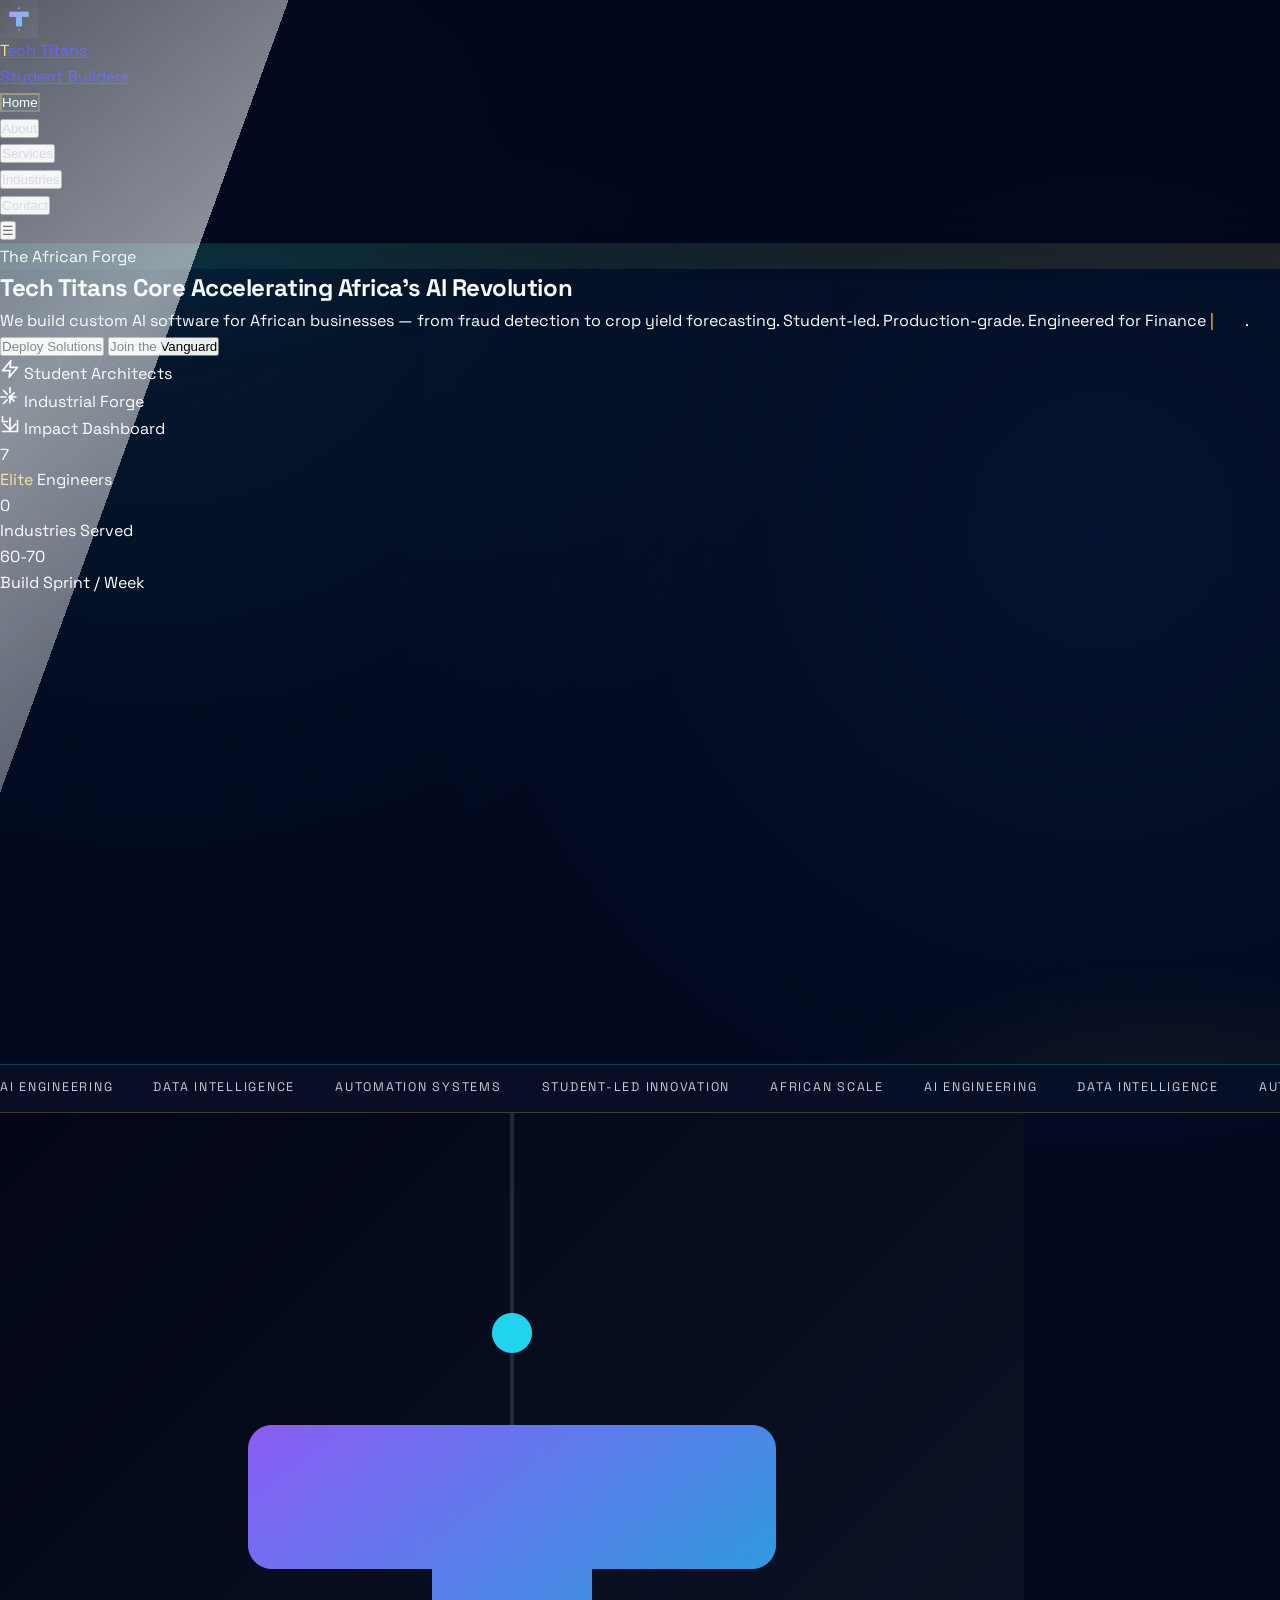
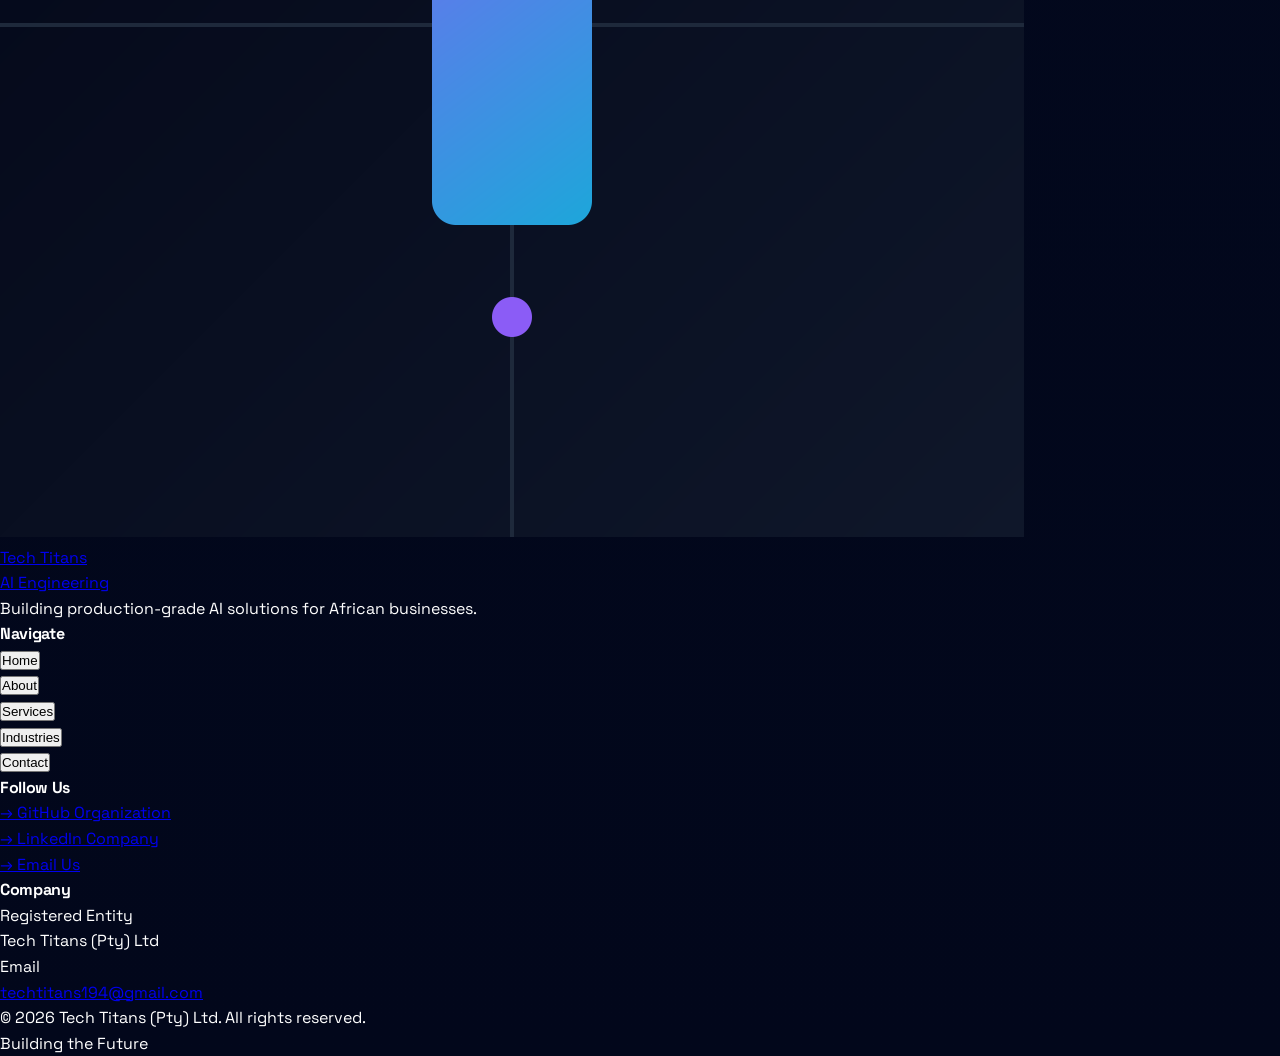
==== commit e86899c3: "Enhance Tech Titans homepage interactions" ====
--- a/index.html
+++ b/index.html
@@ -44,7 +44,7 @@
           <div class="absolute inset-0 bg-[var(--blue)]/10 blur-xl opacity-0 group-hover:opacity-100 transition-opacity pointer-events-none"></div>
         </div>
         <div class="hidden sm:block">
-          <div class="brand-text text-[var(--ink)] text-xl font-bold tracking-tight">Tech Titans</div>
+          <div class="brand-text text-[var(--ink)] text-xl font-bold tracking-tight"><span class="logo-letter">T</span>ech Titans</div>
           <div class="text-[10px] text-[var(--cyan)] font-bold tracking-[0.2em] uppercase leading-none mt-1">Student Builders</div>
         </div>
       </a>
@@ -53,31 +53,31 @@
     <nav class="hidden lg:flex items-center gap-1" role="navigation" aria-label="Primary">
       <ul class="flex items-center gap-2 list-none m-0 p-0">
         <li>
-          <button class="nav-btn group relative px-5 py-2.5 text-sm font-semibold text-[var(--ink-soft)] hover:text-[var(--ink)] transition-all rounded-lg" data-target="home">
+          <button class="nav-btn nav-link group relative px-5 py-2.5 text-sm font-semibold text-[var(--ink-soft)] hover:text-[var(--ink)] transition-all rounded-lg" data-target="home">
             <span class="relative z-10">Home</span>
             <span class="absolute inset-0 bg-[var(--blue)]/10 rounded-lg opacity-0 group-hover:opacity-100 transition-opacity border border-[var(--line)]"></span>
           </button>
         </li>
         <li>
-          <button class="nav-btn group relative px-5 py-2.5 text-sm font-semibold text-[var(--ink-soft)] hover:text-[var(--ink)] transition-all rounded-lg" data-target="about">
+          <button class="nav-btn nav-link group relative px-5 py-2.5 text-sm font-semibold text-[var(--ink-soft)] hover:text-[var(--ink)] transition-all rounded-lg" data-target="about">
             <span class="relative z-10">About</span>
             <span class="absolute inset-0 bg-[var(--blue)]/10 rounded-lg opacity-0 group-hover:opacity-100 transition-opacity border border-[var(--line)]"></span>
           </button>
         </li>
         <li>
-          <button class="nav-btn group relative px-5 py-2.5 text-sm font-semibold text-[var(--ink-soft)] hover:text-[var(--ink)] transition-all rounded-lg" data-target="services">
+          <button class="nav-btn nav-link group relative px-5 py-2.5 text-sm font-semibold text-[var(--ink-soft)] hover:text-[var(--ink)] transition-all rounded-lg" data-target="services">
             <span class="relative z-10">Services</span>
             <span class="absolute inset-0 bg-[var(--blue)]/10 rounded-lg opacity-0 group-hover:opacity-100 transition-opacity border border-[var(--line)]"></span>
           </button>
         </li>
         <li>
-          <button class="nav-btn group relative px-5 py-2.5 text-sm font-semibold text-[var(--ink-soft)] hover:text-[var(--ink)] transition-all rounded-lg" data-target="industries">
+          <button class="nav-btn nav-link group relative px-5 py-2.5 text-sm font-semibold text-[var(--ink-soft)] hover:text-[var(--ink)] transition-all rounded-lg" data-target="industries">
             <span class="relative z-10">Industries</span>
             <span class="absolute inset-0 bg-[var(--blue)]/10 rounded-lg opacity-0 group-hover:opacity-100 transition-opacity border border-[var(--line)]"></span>
           </button>
         </li>
         <li>
-          <button class="nav-btn group relative px-5 py-2.5 text-sm font-semibold text-[var(--ink-soft)] hover:text-[var(--ink)] transition-all rounded-lg" data-target="contact">
+          <button class="nav-btn nav-link group relative px-5 py-2.5 text-sm font-semibold text-[var(--ink-soft)] hover:text-[var(--ink)] transition-all rounded-lg" data-target="contact">
             <span class="relative z-10">Contact</span>
             <span class="absolute inset-0 bg-[var(--blue)]/10 rounded-lg opacity-0 group-hover:opacity-100 transition-opacity border border-[var(--line)]"></span>
           </button>
@@ -123,7 +123,7 @@
   <div class="relative z-10 w-full max-w-7xl mx-auto px-4 sm:px-6 lg:px-8 py-16 sm:py-20 lg:py-24">
     <div class="flex flex-col items-center text-center">
       
-      <div class="inline-flex items-center gap-2 px-4 py-2 bg-[var(--bg-soft)] rounded-full border border-[var(--line)] hover:border-[var(--cyan)] transition-colors animate-slide-up mb-6">
+      <div class="hero-badge inline-flex items-center gap-2 px-4 py-2 bg-[var(--bg-soft)] rounded-full border border-[var(--line)] hover:border-[var(--cyan)] transition-colors animate-slide-up mb-6">
         <span class="w-2 h-2 bg-[var(--cyan)] rounded-full animate-pulse shadow-[0_0_8px_var(--cyan)]"></span>
         <span class="text-xs font-bold text-[var(--cyan)] tracking-[0.2em] uppercase">The African Forge</span>
       </div>
@@ -136,14 +136,12 @@
       </h1>
 
       <p class="text-lg sm:text-xl text-[var(--ink-soft)] max-w-3xl leading-relaxed animate-slide-up mb-10">
-        We build custom AI software for African businesses — from fraud detection to crop yield forecasting. Student-led. Production-grade. Engineered for <span class="text-white font-semibold">Finance</span>, 
-        <span class="text-white font-semibold">Agriculture</span>, 
-        <span class="text-white font-semibold">Healthcare</span>, and 
-        <span class="text-white font-semibold">Education</span>.
+        We build custom AI software for African businesses — from fraud detection to crop yield forecasting. Student-led. Production-grade. Engineered for
+        <span class="typewrap"><span id="heroTypewriter" class="text-white font-semibold"></span><span class="type-cursor">|</span></span>.
       </p>
 
       <div class="flex flex-wrap justify-center gap-4 animate-slide-up mb-12">
-        <button class="group relative px-10 py-4 bg-gradient-to-r from-[var(--cyan)] to-[var(--blue)] text-white font-black rounded-xl overflow-hidden transition-all hover:scale-105 hover:shadow-[0_0_30px_rgba(30,213,255,0.6)] border border-transparent" data-target="contact">
+        <button class="btn-primary group relative px-10 py-4 bg-gradient-to-r from-[var(--cyan)] to-[var(--blue)] text-white font-black rounded-xl overflow-hidden transition-all hover:scale-105 hover:shadow-[0_0_30px_rgba(30,213,255,0.6)] border border-transparent" data-target="contact">
           <span class="relative z-10">Deploy Solutions</span>
           <div class="absolute inset-0 bg-gradient-to-r from-transparent via-white/20 to-transparent -translate-x-full group-hover:animate-shimmer"></div>
         </button>
@@ -188,15 +186,15 @@
       <div class="grid grid-cols-1 sm:grid-cols-3 gap-6 w-full max-w-4xl animate-slide-up">
         <div class="p-6 bg-[var(--bg-soft)] rounded-3xl border border-[var(--line)]">
           <div class="text-3xl font-black text-[var(--cyan)] mb-1">7</div>
-          <div class="text-[10px] text-[var(--ink-soft)] uppercase tracking-widest font-bold">Elite Engineers</div>
+          <div class="text-[10px] text-[var(--ink-soft)] uppercase tracking-widest font-bold"><span class="elite-word">Elite</span> Engineers</div>
         </div>
         <div class="p-6 bg-[var(--bg-soft)] rounded-3xl border border-[var(--line)]">
           <div class="text-3xl font-black text-[var(--blue)] mb-1">0</div>
           <div class="text-[10px] text-[var(--ink-soft)] uppercase tracking-widest font-bold">Industries Served</div>
         </div>
         <div class="p-6 bg-[var(--bg-soft)] rounded-3xl border border-[var(--line)]">
-          <div class="text-3xl font-black text-[var(--violet)] mb-1">3+</div>
-          <div class="text-[10px] text-[var(--ink-soft)] uppercase tracking-widest font-bold">Pilot Projects</div>
+          <div class="text-3xl font-black text-[var(--violet)] mb-1" data-count-target="65" data-count-display="60-70">60-70</div>
+          <div class="text-[10px] text-[var(--ink-soft)] uppercase tracking-widest font-bold">Build Sprint / Week</div>
         </div>
       </div>
     </div>
@@ -208,6 +206,21 @@
     </div>
   </div>
 </section>
+
+<div class="marquee-wrap">
+  <div class="marquee-track" aria-hidden="true">
+    <span class="marquee-item">AI Engineering</span>
+    <span class="marquee-item">Data Intelligence</span>
+    <span class="marquee-item">Automation Systems</span>
+    <span class="marquee-item">Student-Led Innovation</span>
+    <span class="marquee-item">African Scale</span>
+    <span class="marquee-item">AI Engineering</span>
+    <span class="marquee-item">Data Intelligence</span>
+    <span class="marquee-item">Automation Systems</span>
+    <span class="marquee-item">Student-Led Innovation</span>
+    <span class="marquee-item">African Scale</span>
+  </div>
+</div>
 
   <!-- Scroll Indicator -->
   <div class="absolute bottom-1 left-1/2 transform -translate-x-1/2 animate-bounce">
@@ -933,6 +946,23 @@
     </div>
   </div>
 </footer>
+
+<button type="button" id="backToTop" class="back-to-top" aria-label="Back to top">↑</button>
+
+<div id="industryModal" class="industry-modal" aria-hidden="true" role="dialog" aria-modal="true" aria-labelledby="industryModalTitle">
+  <div class="industry-modal-card p-6 md:p-8">
+    <div class="flex items-start justify-between gap-4 mb-5">
+      <h3 id="industryModalTitle" class="text-2xl font-black text-white tracking-tight">Industry</h3>
+      <button type="button" id="industryModalClose" class="px-3 py-2 rounded-lg border border-white/20 hover:bg-white/10 text-white">Close</button>
+    </div>
+    <div id="industryModalBody" class="space-y-5 text-[var(--ink-soft)]"></div>
+    <div class="mt-8 flex flex-wrap gap-3">
+      <button type="button" id="industryModalContact" class="btn-primary px-5 py-3 rounded-xl bg-gradient-to-r from-[var(--cyan)] to-[var(--blue)] text-white font-bold">Request Proposal</button>
+      <button type="button" id="industryModalDismiss" class="px-5 py-3 rounded-xl border border-white/20 text-white hover:bg-white/10">Dismiss</button>
+    </div>
+  </div>
+</div>
+
 <script src="https://cdn.jsdelivr.net/npm/@emailjs/browser@4/dist/email.min.js"></script>
 <script src="script.js"></script>
 </body>
--- a/styles.css
+++ b/styles.css
@@ -1,4 +1,12 @@
 :root {
+  --bg-page: #050a1f;
+  --bg-section: #0a1333;
+  --bg-card: #121f4d;
+  --bg-raised: #1a2f6b;
+  --teal: #14b8a6;
+  --teal-soft: rgba(20, 184, 166, 0.18);
+  --gold: #f5c542;
+  --gold-soft: rgba(245, 197, 66, 0.18);
   --bg: #02071b;
   --bg-soft: #091436;
   --panel: rgba(9, 20, 54, 0.76);
@@ -49,8 +57,8 @@
 
 .site-header {
   background: var(--titan-glass);
+  -webkit-backdrop-filter: blur(12px);
   backdrop-filter: blur(12px);
-  -webkit-backdrop-filter: blur(12px);
   border-bottom: 1px solid var(--line);
   transition: all 0.3s ease;
   box-shadow: 0 10px 28px rgba(0, 0, 0, 0.2);
@@ -266,8 +274,8 @@
   height: calc(100vh - 6rem);
   z-index: 9999 !important;
   background: rgba(4, 14, 43, 0.98) !important;
+  -webkit-backdrop-filter: blur(20px);
   backdrop-filter: blur(20px);
-  -webkit-backdrop-filter: blur(20px);
   overflow-y: auto;
 }
 
@@ -315,3 +323,212 @@
     height: 210px;
   }
 }
+
+.nav-link {
+  position: relative;
+}
+
+.nav-link::after {
+  content: "";
+  position: absolute;
+  left: 0.6rem;
+  right: 0.6rem;
+  bottom: 0.35rem;
+  height: 2px;
+  background: linear-gradient(90deg, var(--teal), var(--gold));
+  transform: scaleX(0);
+  transform-origin: left;
+  transition: transform 220ms ease;
+}
+
+.nav-link:hover::after,
+.nav-link.is-active::after {
+  transform: scaleX(1);
+}
+
+.nav-link.is-active {
+  color: #fff;
+  border-color: rgba(245, 197, 66, 0.35);
+  background: rgba(20, 184, 166, 0.1);
+}
+
+.logo-letter {
+  color: var(--gold);
+  text-shadow: 0 0 16px rgba(245, 197, 66, 0.5);
+}
+
+.hero-badge {
+  background: linear-gradient(90deg, rgba(20, 184, 166, 0.1), rgba(245, 197, 66, 0.12));
+}
+
+.typewrap {
+  display: inline-flex;
+  align-items: baseline;
+  gap: 0.25rem;
+  min-width: 10ch;
+}
+
+.type-cursor {
+  color: var(--gold);
+  animation: blink-cursor 900ms steps(1) infinite;
+}
+
+@keyframes blink-cursor {
+  0%,
+  45% {
+    opacity: 1;
+  }
+  50%,
+  100% {
+    opacity: 0;
+  }
+}
+
+.elite-word {
+  color: var(--gold);
+}
+
+.btn-primary::before {
+  content: "";
+  position: absolute;
+  top: -120%;
+  left: -35%;
+  width: 40%;
+  height: 320%;
+  background: linear-gradient(120deg, transparent 0%, rgba(255, 255, 255, 0.55) 50%, transparent 100%);
+  transform: rotate(20deg);
+  transition: left 600ms ease;
+  pointer-events: none;
+}
+
+.btn-primary:hover::before {
+  left: 120%;
+}
+
+.section-shell {
+  position: relative;
+}
+
+.section-shell::before {
+  content: "";
+  position: absolute;
+  inset: 0;
+  background:
+    radial-gradient(900px 360px at 8% -10%, rgba(20, 184, 166, 0.1), transparent 60%),
+    radial-gradient(700px 320px at 92% 110%, rgba(245, 197, 66, 0.08), transparent 60%);
+  pointer-events: none;
+}
+
+[data-reveal] {
+  opacity: 0;
+  transform: translateY(18px);
+  transition: opacity 480ms ease, transform 480ms ease;
+  transition-delay: calc(var(--reveal-order, 0) * 80ms);
+}
+
+[data-reveal].revealed {
+  opacity: 1;
+  transform: translateY(0);
+}
+
+.marquee-wrap {
+  overflow: hidden;
+  border-top: 1px solid rgba(20, 184, 166, 0.35);
+  border-bottom: 1px solid rgba(245, 197, 66, 0.25);
+  background: rgba(9, 16, 40, 0.75);
+}
+
+.marquee-track {
+  display: flex;
+  gap: 2.5rem;
+  width: max-content;
+  padding: 0.85rem 0;
+  animation: marquee-left 24s linear infinite;
+}
+
+.marquee-item {
+  font-size: 0.78rem;
+  letter-spacing: 0.14em;
+  text-transform: uppercase;
+  color: rgba(255, 255, 255, 0.78);
+  white-space: nowrap;
+}
+
+@keyframes marquee-left {
+  from {
+    transform: translateX(0);
+  }
+  to {
+    transform: translateX(-50%);
+  }
+}
+
+.back-to-top {
+  position: fixed;
+  right: 1rem;
+  bottom: 1rem;
+  width: 2.6rem;
+  height: 2.6rem;
+  border-radius: 999px;
+  border: 1px solid rgba(245, 197, 66, 0.55);
+  background: linear-gradient(180deg, rgba(20, 184, 166, 0.85), rgba(11, 108, 179, 0.9));
+  color: #fff;
+  font-size: 1.1rem;
+  opacity: 0;
+  transform: translateY(10px);
+  pointer-events: none;
+  transition: opacity 220ms ease, transform 220ms ease;
+  z-index: 120;
+}
+
+.back-to-top.show {
+  opacity: 1;
+  transform: translateY(0);
+  pointer-events: auto;
+}
+
+.industry-modal {
+  position: fixed;
+  inset: 0;
+  background: rgba(3, 7, 20, 0.72);
+  display: grid;
+  place-items: center;
+  padding: 1rem;
+  z-index: 130;
+  opacity: 0;
+  pointer-events: none;
+  transition: opacity 220ms ease;
+}
+
+.industry-modal.is-open {
+  opacity: 1;
+  pointer-events: auto;
+}
+
+.industry-modal-card {
+  width: min(680px, 96vw);
+  border-radius: 1rem;
+  border: 1px solid rgba(245, 197, 66, 0.35);
+  background: linear-gradient(165deg, rgba(13, 24, 58, 0.98), rgba(9, 16, 40, 0.97));
+  box-shadow: 0 20px 70px rgba(0, 0, 0, 0.45);
+  transform: translateY(10px) scale(0.98);
+  transition: transform 220ms ease;
+}
+
+.industry-modal.is-open .industry-modal-card {
+  transform: translateY(0) scale(1);
+}
+
+@media (prefers-reduced-motion: reduce) {
+  * {
+    animation-duration: 1ms !important;
+    animation-iteration-count: 1 !important;
+    transition-duration: 1ms !important;
+    scroll-behavior: auto !important;
+  }
+
+  [data-reveal] {
+    opacity: 1;
+    transform: none;
+  }
+}
